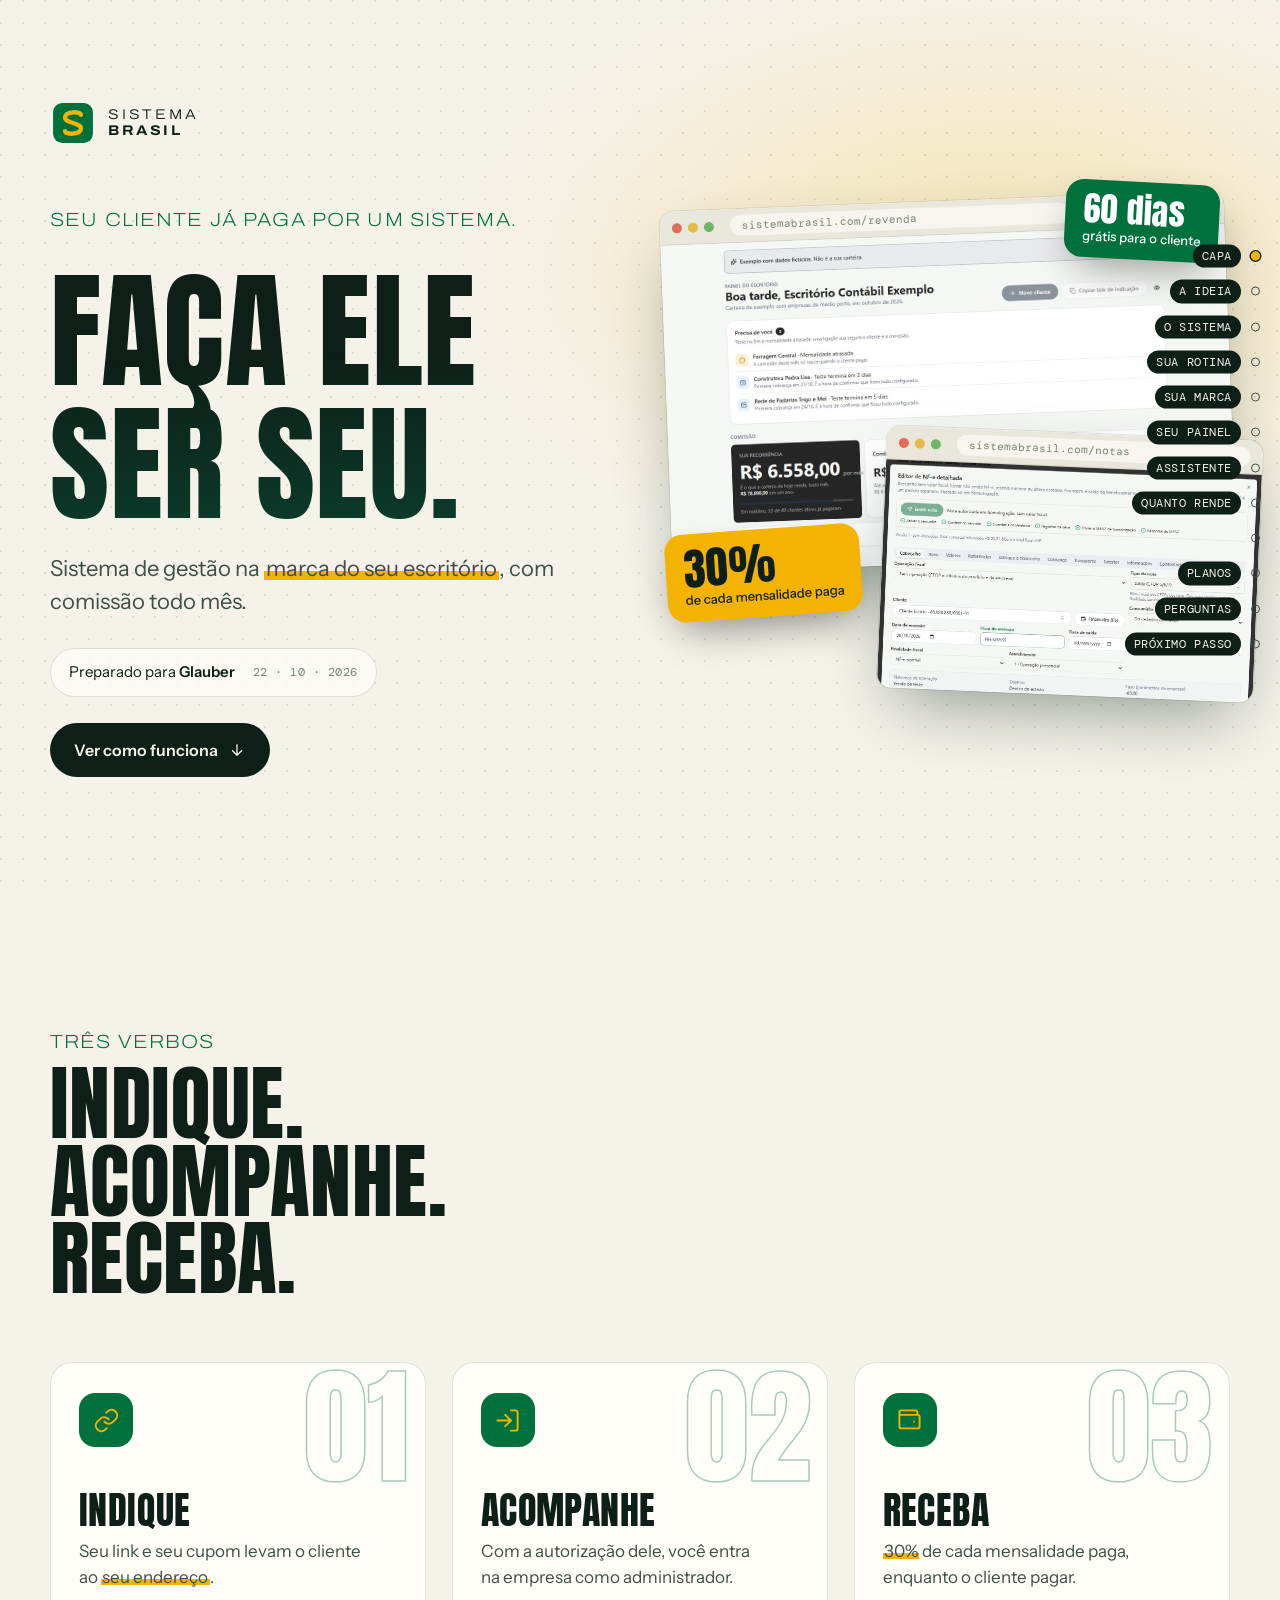
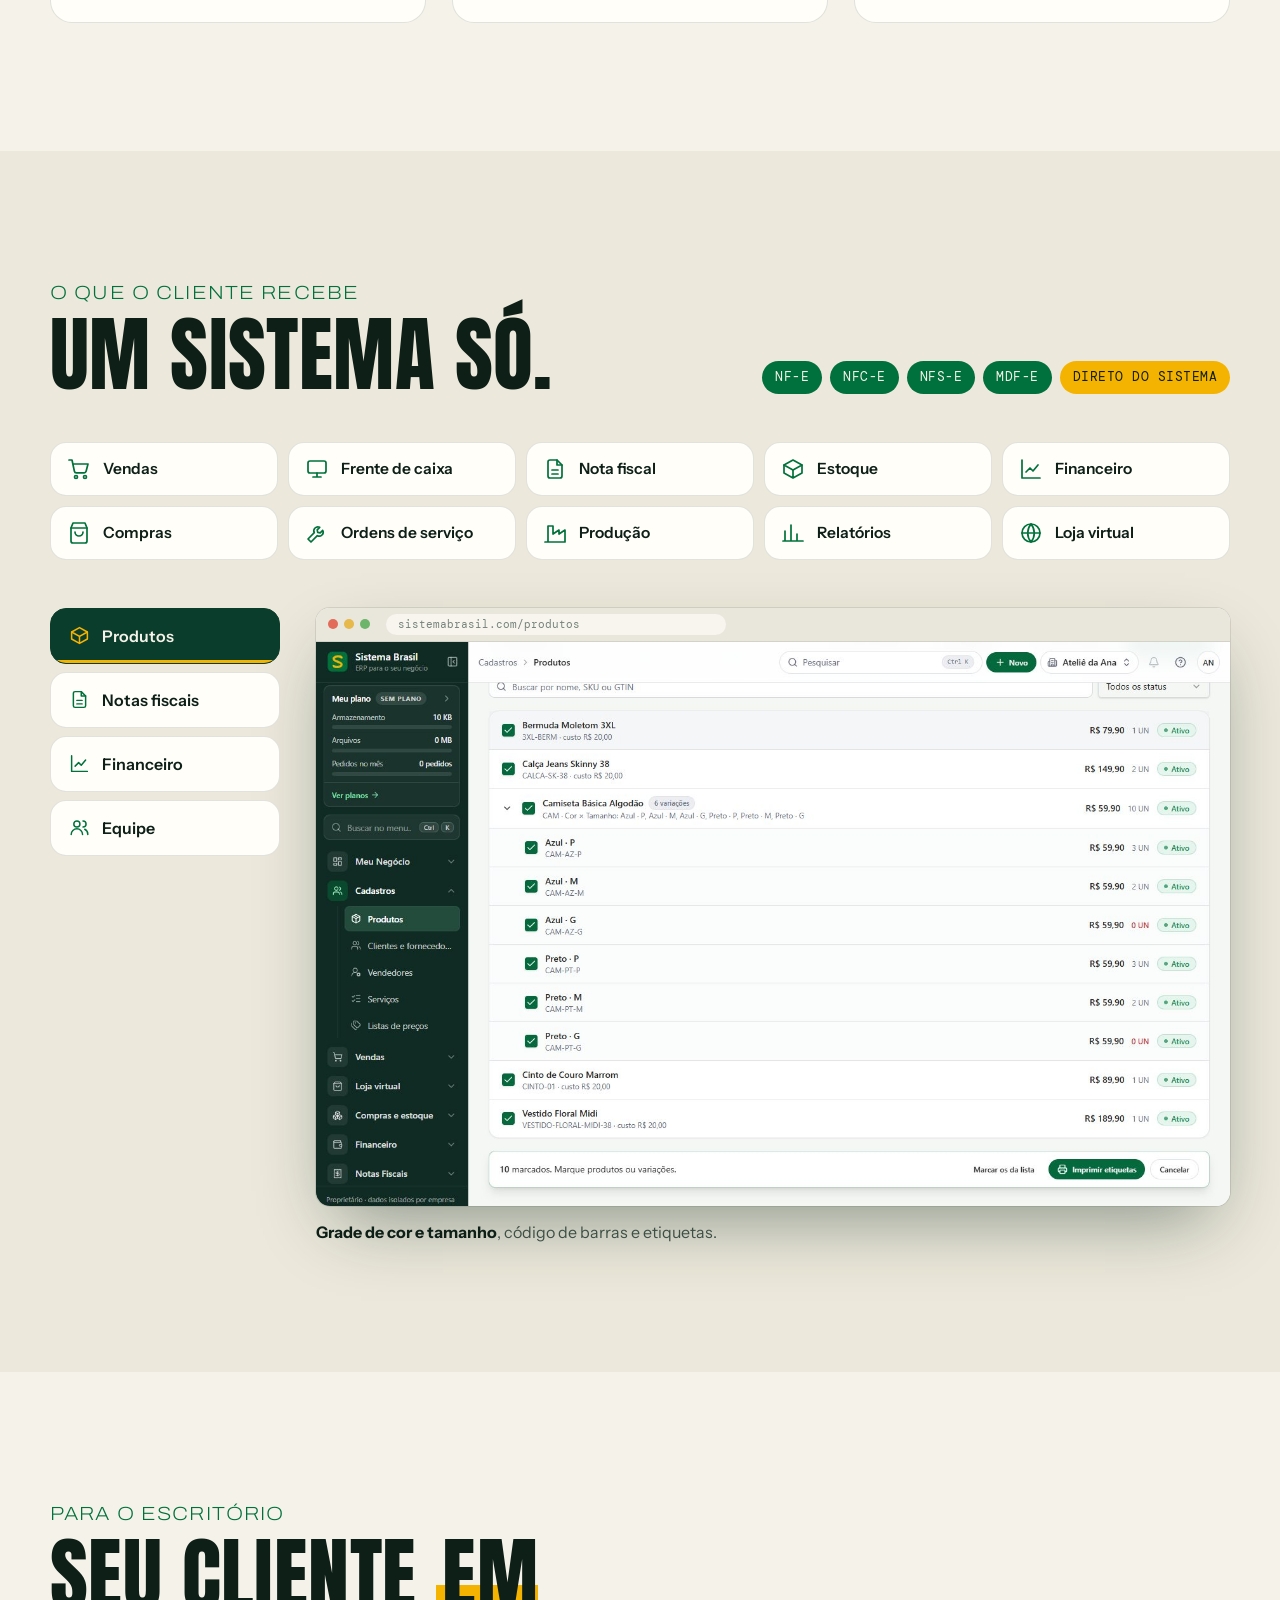
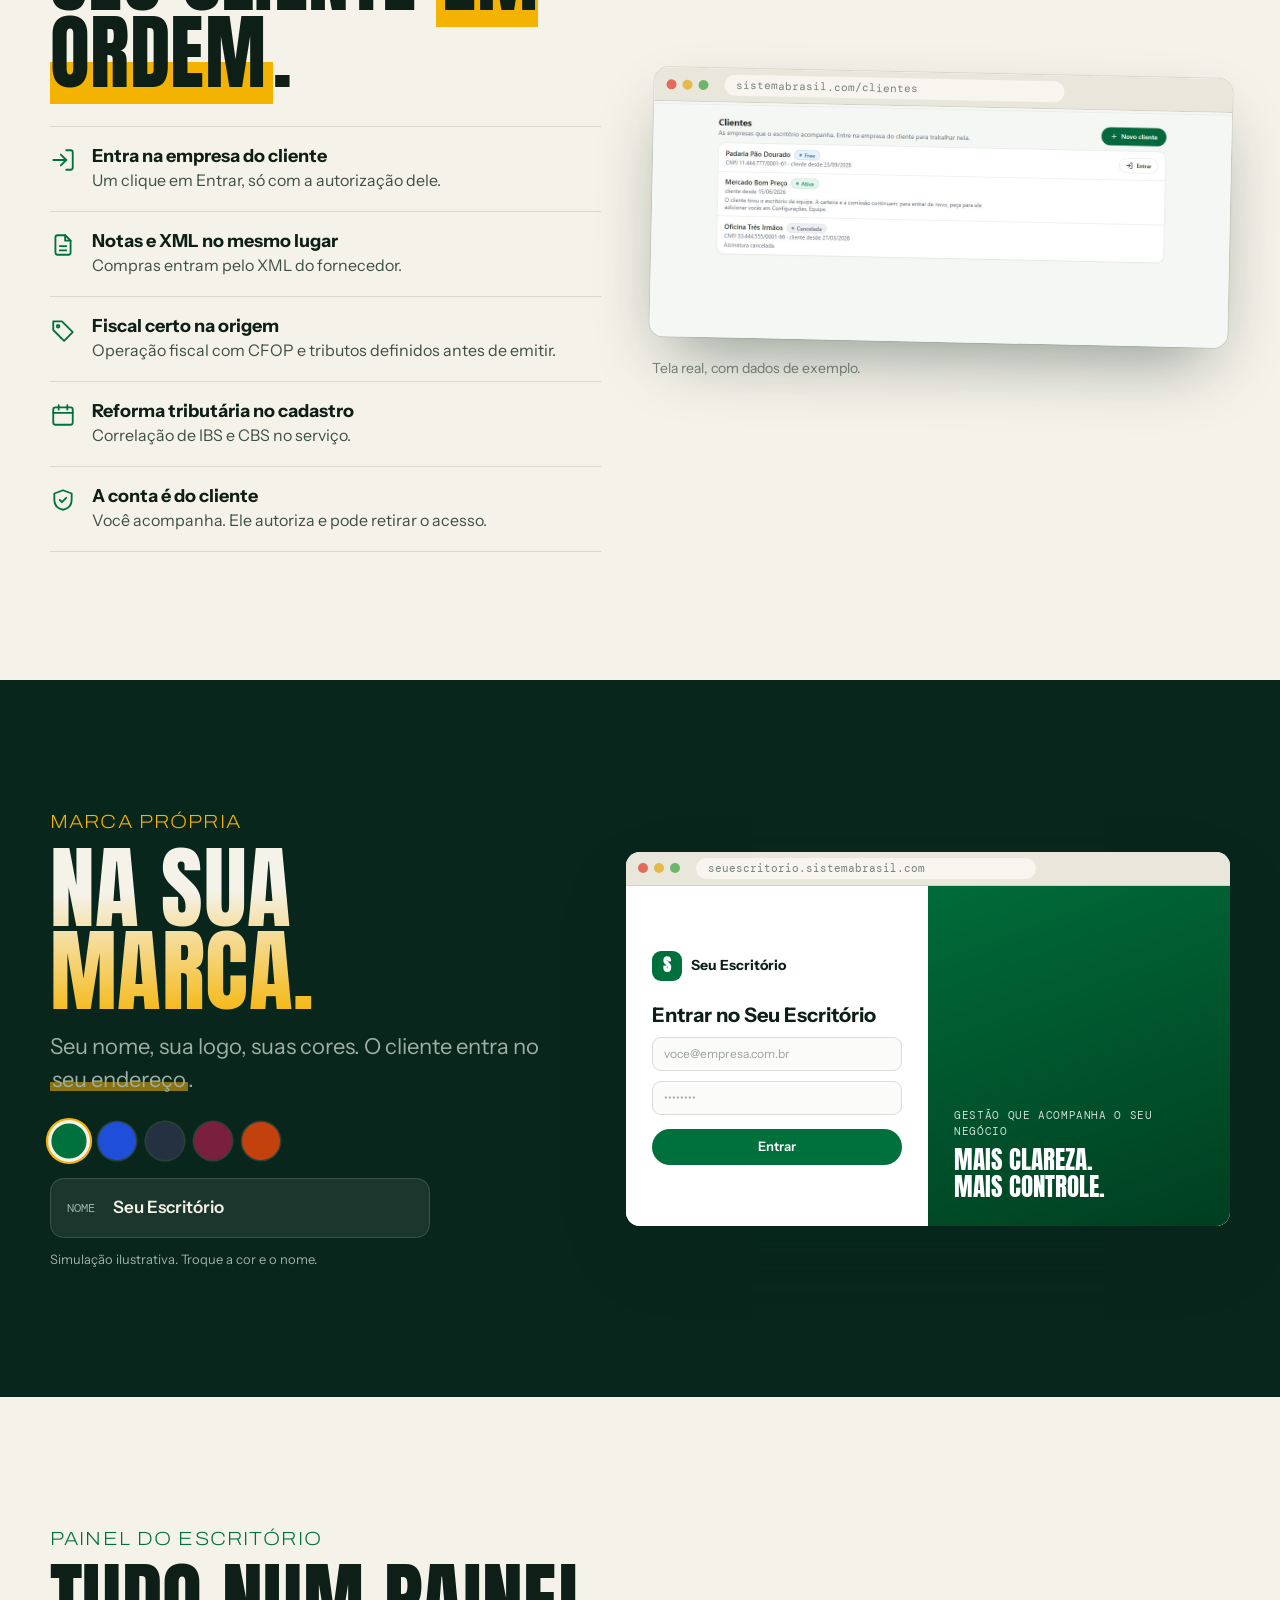
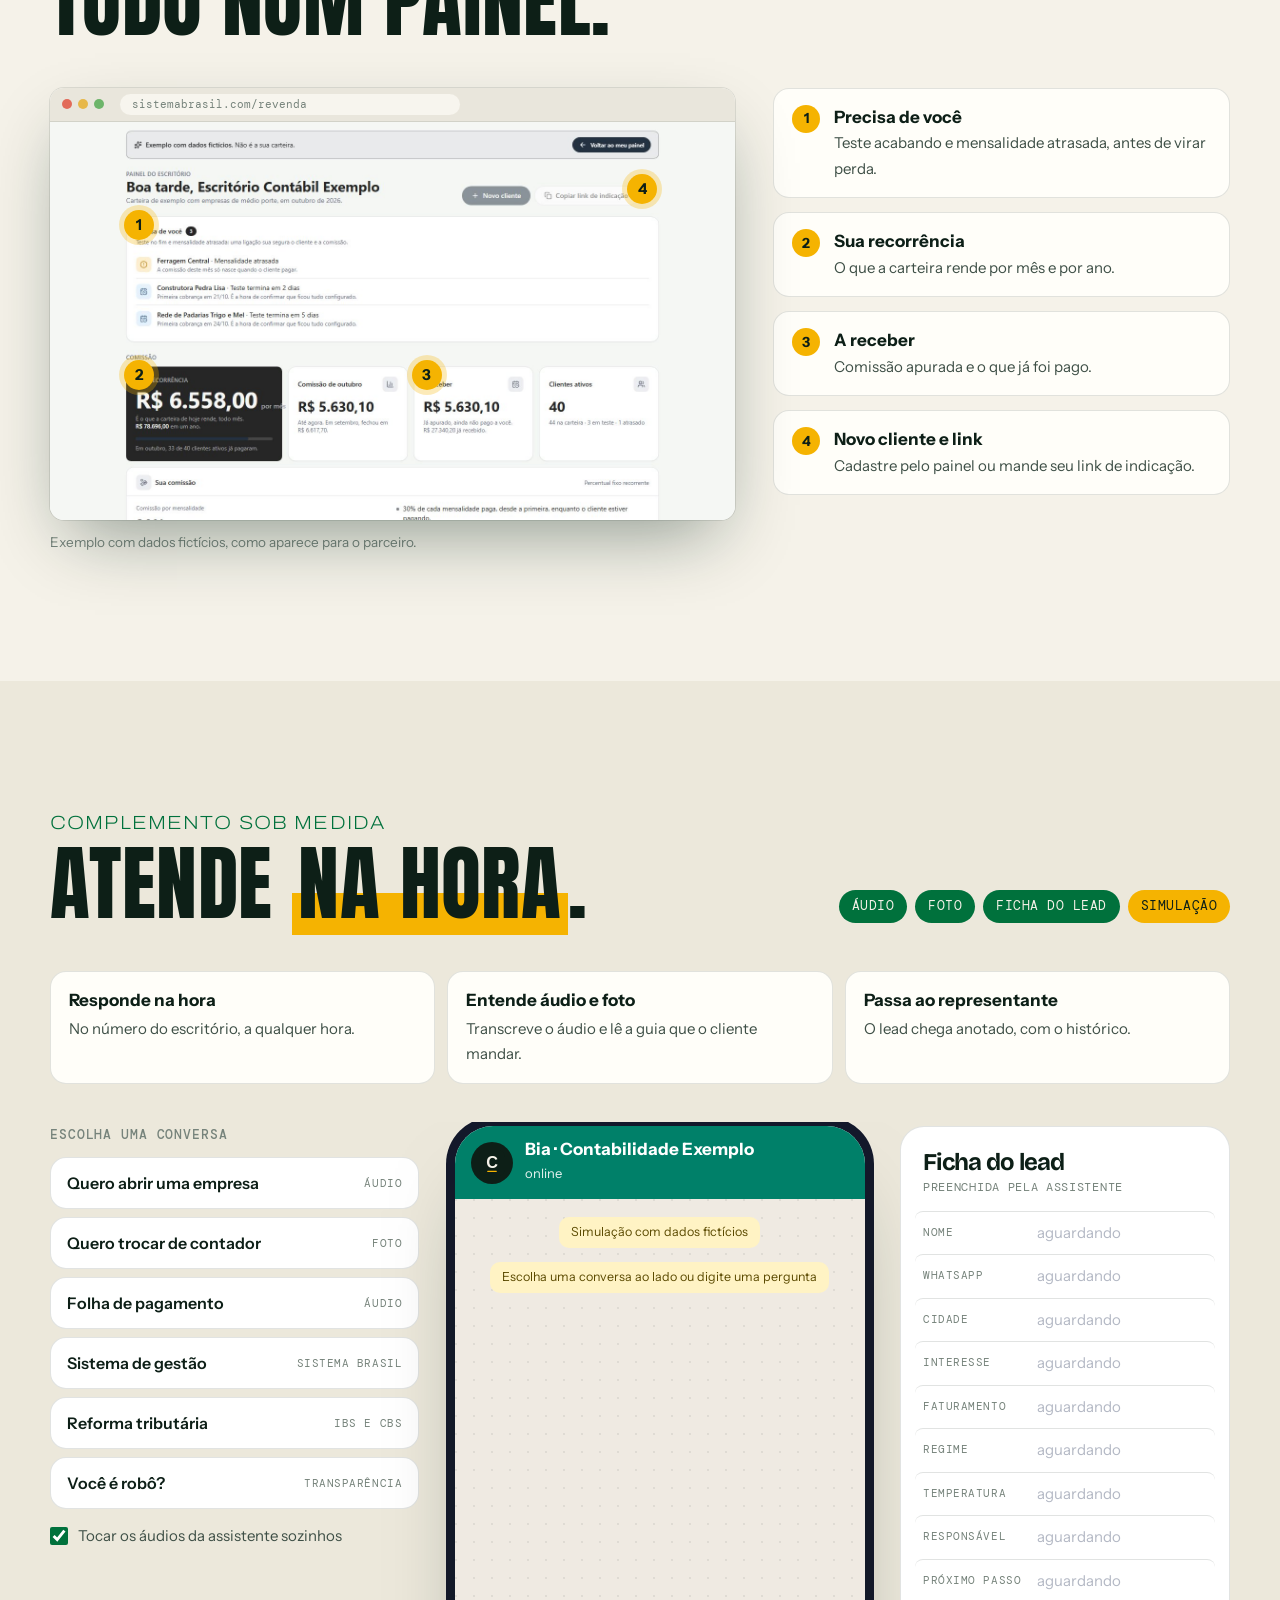
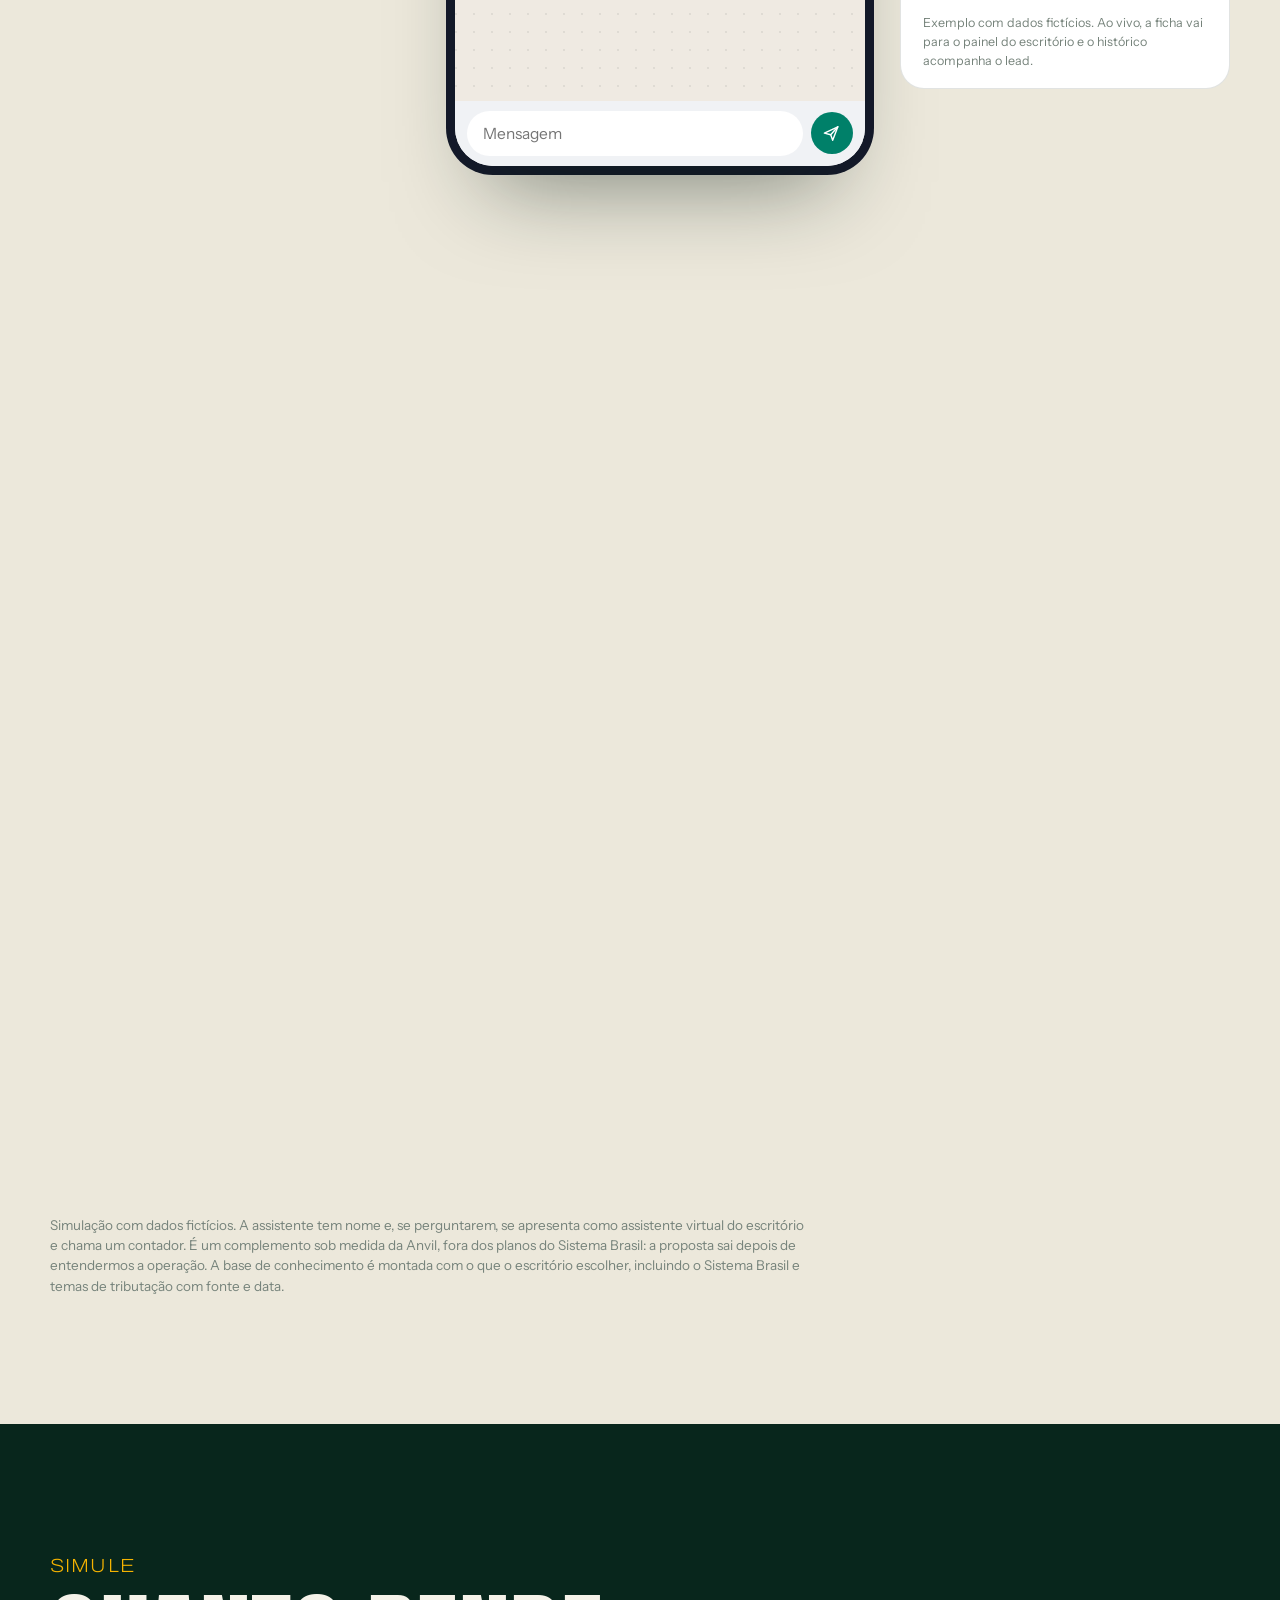
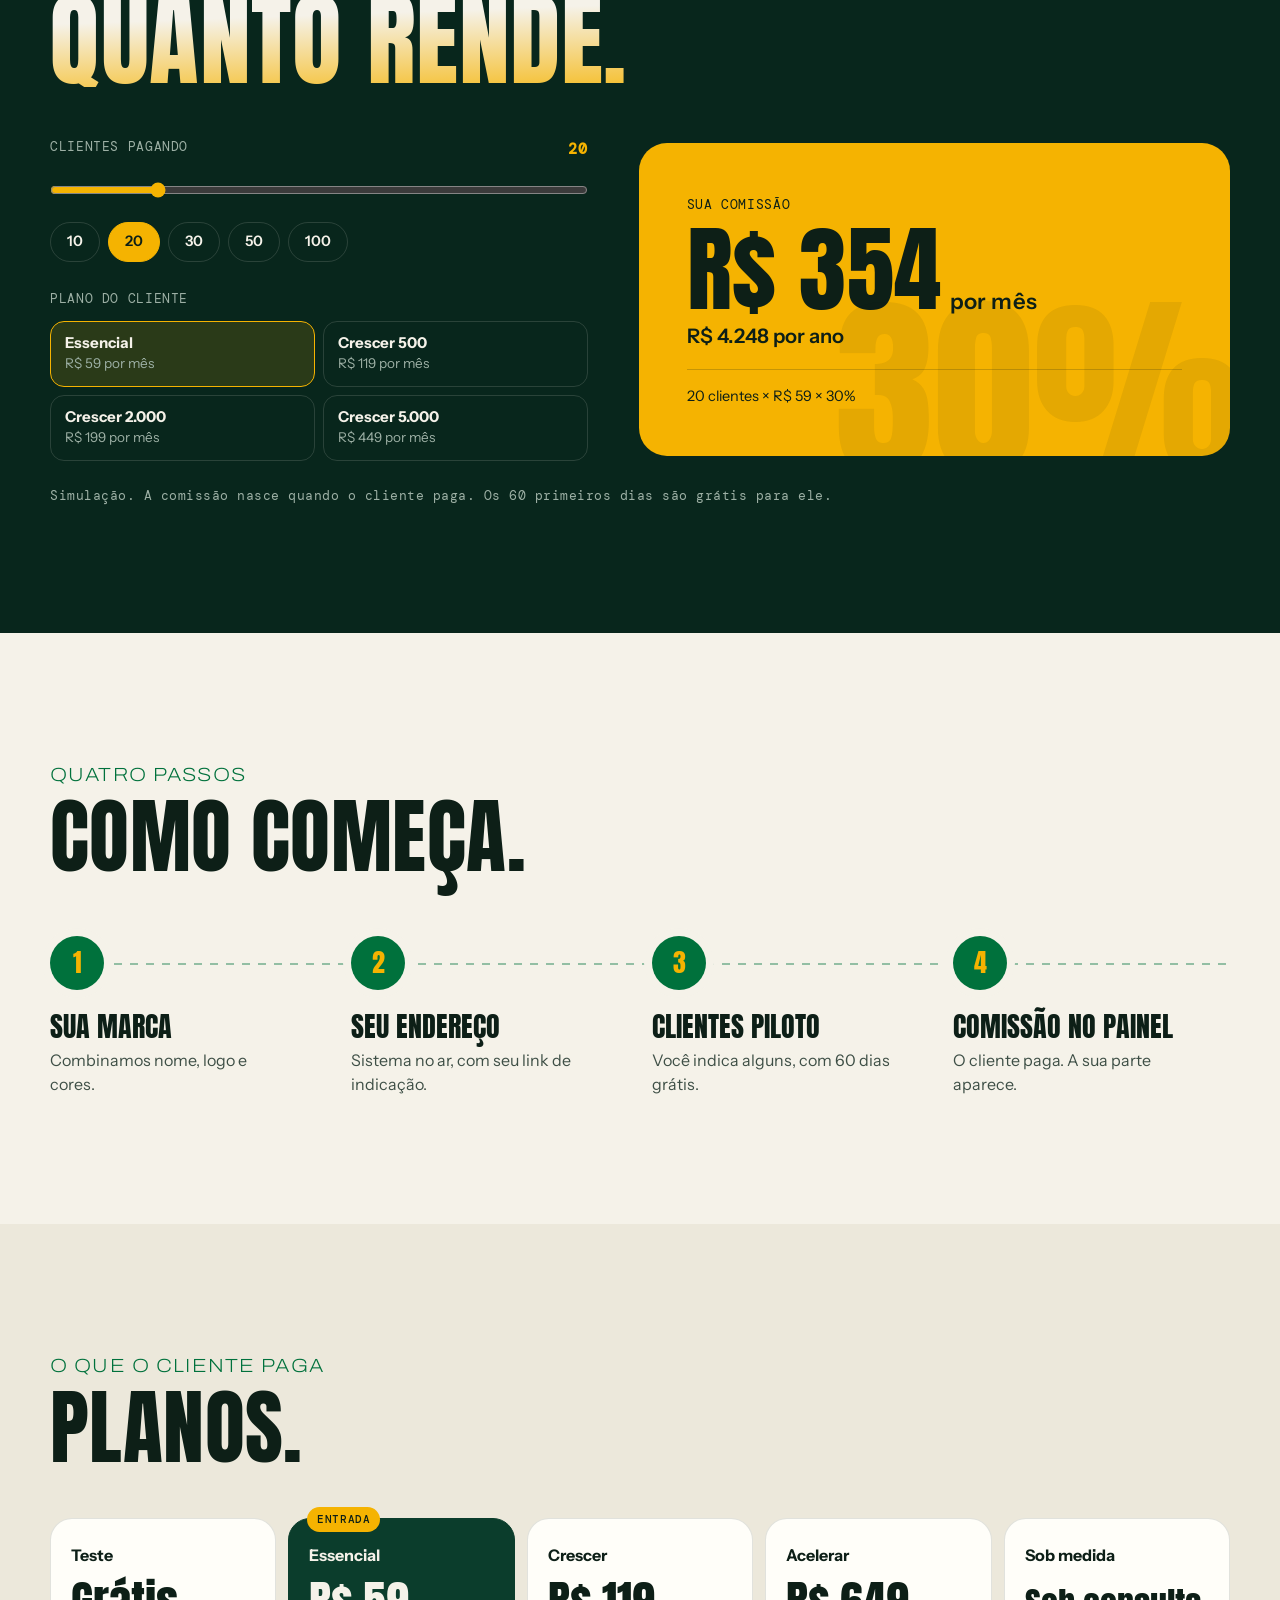
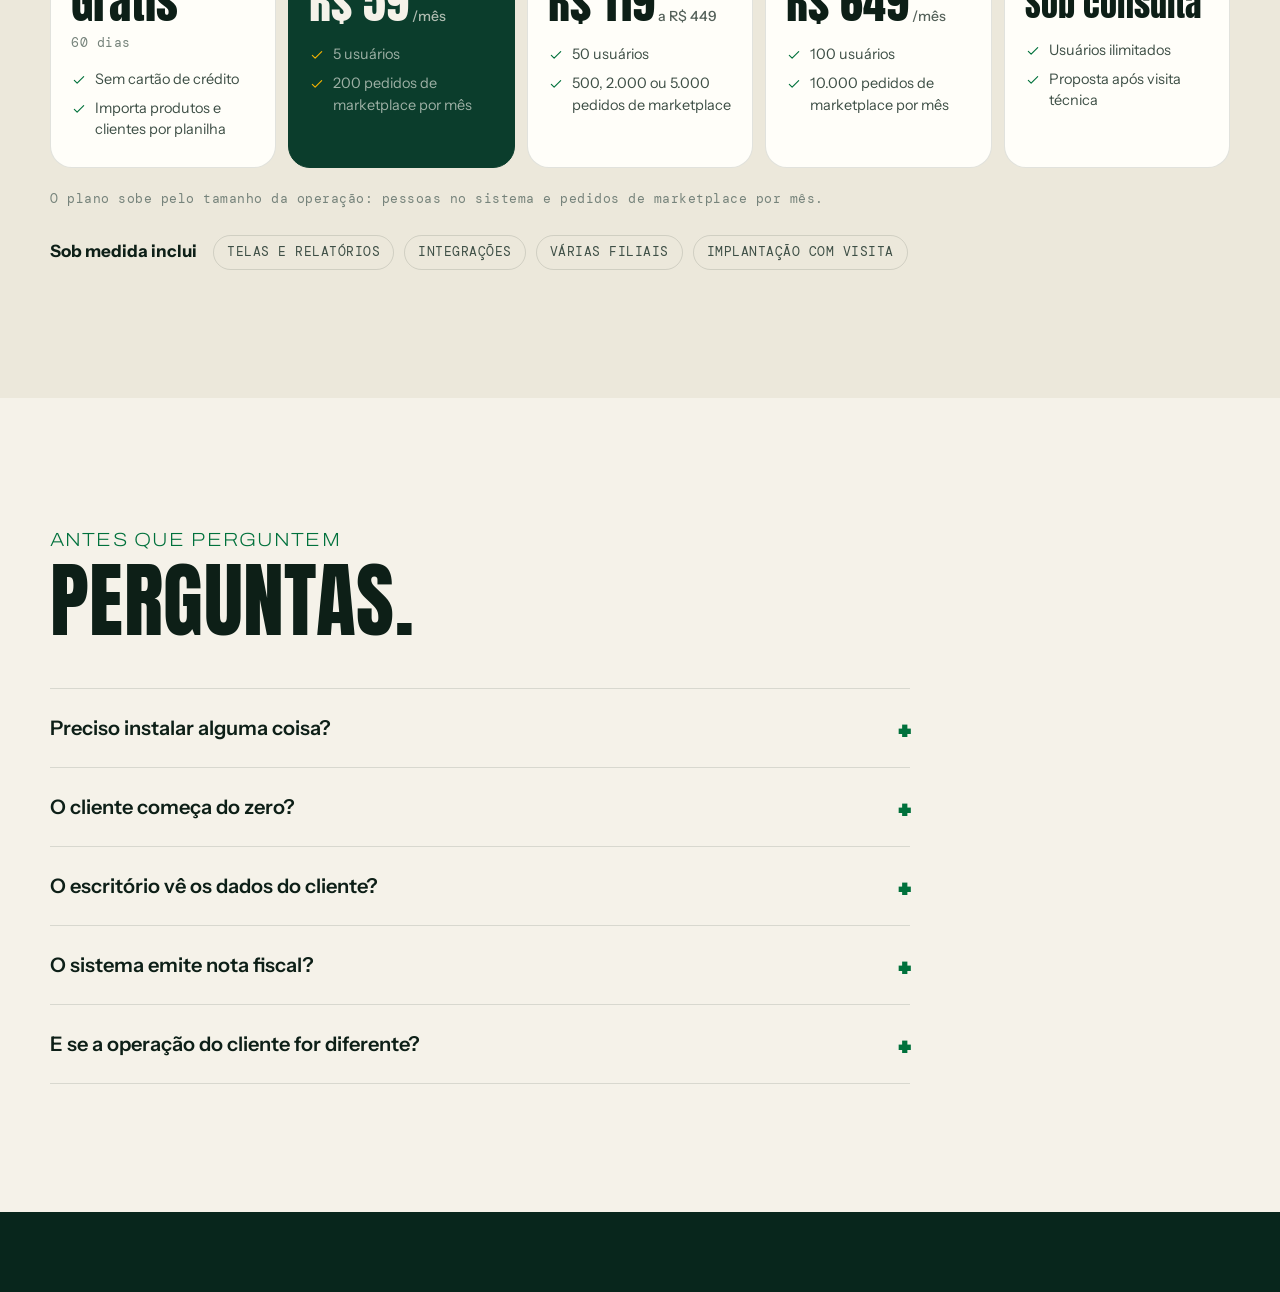
==== apresentacao/index.html @ 1d7157be "Publicação ebs.anvilmarketing.com.br Co-Authored-By: Claude <noreply@anthropic.com>" ====
<!doctype html>
<html lang="pt-BR">
<head>
<meta charset="utf-8">
<meta name="viewport" content="width=device-width,initial-scale=1">
<meta name="robots" content="noindex,nofollow">
<title>Sistema Brasil para contabilidades</title>
<meta name="description" content="Sistema de gestão na marca do escritório contábil, com comissão recorrente de 30% sobre cada mensalidade paga.">
<link rel="icon" href="data:image/svg+xml,%3Csvg xmlns='http://www.w3.org/2000/svg' viewBox='0 0 240 240'%3E%3Crect x='16' y='16' width='208' height='208' rx='48' fill='%2300713C'/%3E%3Cpath d='M 161.28 76.8 C 161.28 58.8, 78.72 56.4, 78.72 92.4 C 78.72 118.8, 161.28 121.2, 161.28 147.6 C 161.28 183.6, 78.72 181.2, 78.72 163.2' fill='none' stroke='%23F5B301' stroke-width='23' stroke-linecap='round'/%3E%3C/svg%3E">
<link rel="preconnect" href="https://fonts.googleapis.com">
<link rel="preconnect" href="https://fonts.gstatic.com" crossorigin>
<link href="https://fonts.googleapis.com/css2?family=Anton&family=Archivo:wdth,wght@100..125,200..800&family=DM+Mono:wght@400;500&family=Instrument+Sans:wght@400..700&display=swap" rel="stylesheet">
<script>document.documentElement.className+=' js';</script>
<style>
:root{
  --bg:#F5F2E9; --bg2:#ECE8DB; --card:#FFFEF9;
  --ink:#0D1F17; --ink2:#3E4F46; --muted:#76837B; --line:rgba(13,31,23,.12);
  --g:#00713C; --g2:#0B3D2C; --g3:#08261C; --y:#F5B301; --y2:#FFD25E; --y-soft:#FBEBB6;
  --paper-d:#F5F2E9; --line-d:rgba(245,242,233,.14); --muted-d:#9DB0A5;
  --ok:#1E8757; --ok-soft:#DCF0E4; --alto:#C47812; --alto-soft:#F8E7CC;
  --brand:#00713C;
  --display:"Anton",Impact,"Arial Narrow",sans-serif;
  --fina:"Archivo",Arial,sans-serif;
  --sans:"Instrument Sans",Arial,Helvetica,sans-serif;
  --mono:"DM Mono",ui-monospace,Menlo,monospace;
  --r:22px;
}
*{box-sizing:border-box;margin:0;padding:0}
html{scroll-behavior:smooth;-webkit-text-size-adjust:100%}
body{background:var(--bg);color:var(--ink);font-family:var(--sans);font-size:17px;line-height:1.5;overflow-x:hidden;-webkit-font-smoothing:antialiased}
img{display:block;max-width:100%}
a{color:inherit}
button{font:inherit;color:inherit;cursor:pointer;border:0;background:none}
.wrap{width:min(1180px,calc(100% - 40px));margin-inline:auto}
section{position:relative;padding:clamp(72px,10vw,132px) 0;scroll-margin-top:10px}
.dark{background:var(--g3);color:var(--paper-d)}
.alt{background:var(--bg2)}

/* tipografia */
.fina{font-family:var(--fina);font-weight:200;font-stretch:112%;text-transform:uppercase;letter-spacing:.06em;color:var(--g);font-size:clamp(14px,1.6vw,19px)}
.dark .fina{color:var(--y)}
.mega{font-family:var(--display);text-transform:uppercase;line-height:.92;padding-top:.12em;font-weight:400;letter-spacing:.005em;font-size:clamp(54px,10vw,148px);background:linear-gradient(178deg,var(--ink) 38%,var(--g2) 100%);-webkit-background-clip:text;background-clip:text;color:transparent}
.dark .mega{background:linear-gradient(178deg,var(--paper-d) 30%,var(--y) 100%);-webkit-background-clip:text;background-clip:text}
.h2{font-family:var(--display);text-transform:uppercase;line-height:.95;padding-top:.1em;font-weight:400;font-size:clamp(40px,6.4vw,84px);letter-spacing:.005em}
.lead{font-size:clamp(18px,2vw,22px);color:var(--ink2);max-width:34ch;margin-top:18px}
.dark .lead{color:var(--muted-d)}
.hl{background:linear-gradient(transparent 58%,var(--y) 58% 92%,transparent 92%);background-size:0 100%;background-repeat:no-repeat;transition:background-size .9s .25s cubic-bezier(.2,.7,.2,1);padding:0 .08em}
.in .hl,.hl.in{background-size:100% 100%}
.no-js .hl,html:not(.js) .hl{background-size:100% 100%}
.dark .hl{background:linear-gradient(transparent 58%,rgba(245,179,1,.55) 58% 92%,transparent 92%);background-size:0 100%;background-repeat:no-repeat}
.dark .in .hl,.dark .hl.in{background-size:100% 100%}
.mono{font-family:var(--mono);font-size:12.5px;letter-spacing:.04em;color:var(--muted)}
.ic{width:1em;height:1em;stroke:currentColor;fill:none;stroke-width:1.7;stroke-linecap:round;stroke-linejoin:round;flex:none}

/* revelar */
.js .rv{opacity:0;transform:translateY(26px);transition:opacity .8s cubic-bezier(.2,.7,.2,1),transform .8s cubic-bezier(.2,.7,.2,1);transition-delay:var(--d,0s)}
.js .rv.in{opacity:1;transform:none}

/* barra de progresso e navegação */
#prog{position:fixed;left:0;top:0;height:3px;width:0;background:var(--y);z-index:60}
#rail{position:fixed;right:18px;top:50%;transform:translateY(-50%);z-index:50;display:none;flex-direction:column;gap:2px}
#rail a{display:flex;align-items:center;justify-content:flex-end;gap:10px;text-decoration:none;padding:5px 2px;font-family:var(--mono);font-size:11.5px;color:var(--muted);text-transform:uppercase;letter-spacing:.05em}
#rail a span{opacity:0;transform:translateX(6px);transition:.25s;background:var(--ink);color:var(--paper-d);padding:3px 9px;border-radius:99px;white-space:nowrap}
#rail a i{width:9px;height:9px;border-radius:50%;border:1.5px solid var(--ink2);background:transparent;transition:.25s;flex:none}
#rail a:hover span,#rail a.on span{opacity:1;transform:none}
#rail a.on i{background:var(--y);border-color:var(--ink);transform:scale(1.35)}
@media (min-width:1280px){#rail{display:flex}}
#pill{position:fixed;left:50%;bottom:14px;transform:translateX(-50%);z-index:55;background:var(--ink);color:var(--paper-d);border-radius:99px;padding:10px 18px;font-size:14px;display:flex;gap:10px;align-items:center;box-shadow:0 10px 30px rgba(0,0,0,.28)}
#pill b{font-family:var(--mono);font-weight:500;color:var(--y);font-size:12px}
#pill ol{display:none}
#pill.open{border-radius:20px;flex-direction:column;align-items:stretch;padding:14px 18px}
#pill.open ol{display:flex;flex-direction:column;gap:2px;list-style:none}
#pill ol a{display:block;padding:8px 2px;text-decoration:none;font-size:15px;border-bottom:1px solid var(--line-d)}
@media (min-width:1280px){#pill{display:none}}

/* janela de navegador */
.win{background:#fff;border-radius:14px;overflow:hidden;box-shadow:0 30px 70px -20px rgba(8,38,28,.45),0 0 0 1px rgba(13,31,23,.1)}
.win .bar{height:34px;background:#E9E6DC;display:flex;align-items:center;gap:6px;padding:0 12px;border-bottom:1px solid rgba(13,31,23,.1)}
.win .bar i{width:10px;height:10px;border-radius:50%;background:#C9C5B7}
.win .bar i:nth-child(1){background:#E26B5A}.win .bar i:nth-child(2){background:#E7B84A}.win .bar i:nth-child(3){background:#6DB56A}
.win .bar .url{margin-left:10px;flex:1;max-width:340px;background:#F7F5EE;border-radius:99px;height:21px;line-height:21px;padding:0 12px;font-family:var(--mono);font-size:11px;color:var(--muted);overflow:hidden;white-space:nowrap;text-overflow:ellipsis}
.win img{width:100%;height:auto}

/* capa */
#capa{min-height:100svh;display:flex;align-items:center;padding:clamp(40px,6vw,80px) 0 clamp(60px,8vw,100px);background:radial-gradient(900px 520px at 78% 30%,rgba(245,179,1,.22),transparent 60%),radial-gradient(circle at 1px 1px,rgba(13,31,23,.1) 1px,transparent 1.4px) 0 0/22px 22px,var(--bg);overflow:hidden}
#capa .wrap{display:grid;grid-template-columns:1.02fr .98fr;gap:clamp(24px,4vw,64px);align-items:center}
.marca{display:flex;align-items:center;gap:12px;margin-bottom:clamp(28px,5vw,60px)}
.marca svg{width:46px;height:46px}
.marca b{font-family:var(--fina);font-stretch:112%;font-weight:300;letter-spacing:.2em;font-size:14px;text-transform:uppercase;line-height:1.15}
.marca b em{font-style:normal;font-weight:700;display:block;letter-spacing:.18em}
#capa .mega{margin:14px 0 22px;line-height:1.04}
#capa .mega span{display:block}
.ficha{display:inline-flex;flex-wrap:wrap;gap:8px 18px;align-items:center;margin-top:30px;padding:12px 18px;border:1px solid var(--line);border-radius:99px;background:rgba(255,254,249,.7);font-size:15px}
.ficha b{font-weight:600}
.ficha .mono{font-size:12px}
.go{display:inline-flex;align-items:center;gap:10px;margin-top:26px;background:var(--ink);color:var(--paper-d);padding:15px 24px;border-radius:99px;text-decoration:none;font-weight:600;font-size:16px;transition:.25s}
.go:hover{background:var(--g)}
.go .ic{font-size:18px}
.stack{position:relative;aspect-ratio:1.12/1}
.stack .win{position:absolute}
.stack .s1{left:-2%;top:2%;width:102%;transform:rotate(-2.2deg);animation:flut 7s ease-in-out infinite}
.stack .s2{right:-5%;bottom:-2%;width:68%;transform:rotate(2.4deg);animation:flut 8s -3s ease-in-out infinite}
@keyframes flut{50%{translate:0 -10px}}
.badge{position:absolute;z-index:3;background:var(--y);color:var(--ink);border-radius:18px;padding:12px 18px;box-shadow:0 18px 40px -12px rgba(0,0,0,.4);font-weight:600;line-height:1.15}
.badge strong{display:block;font-family:var(--display);font-weight:400;font-size:44px;line-height:1;letter-spacing:.01em}
.badge small{font-size:13px;font-weight:500}
.badge.b1{left:-2%;bottom:14%;transform:rotate(-4deg)}
.badge.b2{right:2%;top:-2%;background:var(--g);color:#fff;transform:rotate(3deg)}
.badge.b2 strong{font-size:34px}
@media (max-width:900px){#capa .wrap{grid-template-columns:1fr}.stack{margin-top:18px}}

/* ideia */
#ideia .wrap>.h2{max-width:14ch}
.tres{display:grid;grid-template-columns:repeat(3,1fr);gap:clamp(14px,2vw,26px);margin-top:clamp(36px,5vw,64px)}
.tres article{position:relative;background:var(--card);border:1px solid var(--line);border-radius:var(--r);padding:30px 28px 32px;overflow:hidden}
.tres .num{font-family:var(--display);font-size:clamp(88px,10vw,140px);line-height:.85;color:transparent;-webkit-text-stroke:1.5px var(--g);position:absolute;right:16px;top:10px;opacity:.35}
.tres .ico{width:54px;height:54px;border-radius:16px;background:var(--g);color:var(--y);display:grid;place-items:center;font-size:27px}
.tres h3{font-family:var(--display);font-weight:400;text-transform:uppercase;font-size:38px;line-height:1;margin:44px 0 10px;letter-spacing:.01em}
.tres p{color:var(--ink2);max-width:26ch}
@media (max-width:860px){.tres{grid-template-columns:1fr}.tres h3{margin-top:30px}}

/* sistema */
.cabeca{display:flex;justify-content:space-between;align-items:flex-end;gap:30px;flex-wrap:wrap;margin-bottom:clamp(28px,4vw,48px)}
.mods{display:grid;grid-template-columns:repeat(5,1fr);gap:10px;margin-bottom:clamp(28px,4vw,48px)}
.mods div{display:flex;align-items:center;gap:12px;background:var(--card);border:1px solid var(--line);border-radius:16px;padding:14px 16px;font-weight:600;font-size:15.5px;transition:.25s}
.mods div:hover{transform:translateY(-3px);border-color:var(--g)}
.mods .ic{font-size:24px;color:var(--g)}
.chips{display:flex;flex-wrap:wrap;gap:8px}
.chip{font-family:var(--mono);font-size:12.5px;letter-spacing:.04em;padding:7px 13px;border-radius:99px;background:var(--g);color:var(--paper-d);text-transform:uppercase}
.chip.y{background:var(--y);color:var(--ink)}
.chip.o{background:transparent;border:1px solid var(--line);color:var(--ink2)}
@media (max-width:980px){.mods{grid-template-columns:repeat(2,1fr)}}
.viewer{display:grid;grid-template-columns:230px 1fr;gap:clamp(18px,3vw,36px);align-items:start}
.tabs{display:flex;flex-direction:column;gap:8px}
.tabs button{display:flex;align-items:center;gap:12px;text-align:left;padding:15px 18px;border-radius:16px;border:1px solid var(--line);background:var(--card);font-weight:600;font-size:16px;position:relative;overflow:hidden;transition:.25s}
.tabs button .ic{font-size:21px;color:var(--g)}
.tabs button.on{background:var(--g2);color:var(--paper-d);border-color:var(--g2)}
.tabs button.on .ic{color:var(--y)}
.tabs button i{position:absolute;left:0;bottom:0;height:3px;width:0;background:var(--y)}
.tabs button.on i{animation:fill 6s linear forwards}
.viewer.parou .tabs button.on i{animation:none;width:100%}
@keyframes fill{to{width:100%}}
.tela{display:grid}
.tela figure{grid-area:1/1;transition:opacity .5s;min-width:0}
.tela figure.off{opacity:0;pointer-events:none;visibility:hidden}
.tela .win img{aspect-ratio:1.62;object-fit:cover;object-position:top left}
.tela figcaption{margin-top:14px;font-size:16px;color:var(--ink2)}
.tela figcaption b{color:var(--ink)}
@media (max-width:900px){.viewer{grid-template-columns:1fr}.tabs{flex-direction:row;flex-wrap:wrap}.tabs button{flex:1 1 44%;padding:12px 14px;font-size:15px}}

/* rotina */
.rot{display:grid;grid-template-columns:1fr 1.05fr;gap:clamp(24px,4vw,64px);align-items:center}
.lista{display:flex;flex-direction:column;margin-top:34px}
.lista li{list-style:none;display:flex;gap:16px;padding:18px 0;border-top:1px solid var(--line)}
.lista li:last-child{border-bottom:1px solid var(--line)}
.lista .ic{font-size:26px;color:var(--g);margin-top:2px}
.lista b{display:block;font-size:18px;line-height:1.25}
.lista span{color:var(--ink2);font-size:16px}
.rot .win{transform:rotate(1.2deg)}
.rot .win+.nota{margin-top:16px;font-size:14px;color:var(--muted)}
@media (max-width:900px){.rot{grid-template-columns:1fr}}

/* marca branca */
.wl{display:grid;grid-template-columns:1fr 1.15fr;gap:clamp(24px,4vw,64px);align-items:center}
.sw{display:flex;gap:10px;margin-top:26px;flex-wrap:wrap;align-items:center}
.sw button{width:38px;height:38px;border-radius:50%;border:3px solid transparent;box-shadow:0 0 0 1.5px var(--line-d);transition:.2s}
.sw button.on{border-color:var(--paper-d);box-shadow:0 0 0 2px var(--y);transform:scale(1.1)}
.nome-in{margin-top:18px;display:flex;gap:10px;align-items:center;background:rgba(245,242,233,.08);border:1px solid var(--line-d);border-radius:14px;padding:4px 6px 4px 16px;max-width:380px}
.nome-in label{font-family:var(--mono);font-size:12px;color:var(--muted-d);text-transform:uppercase;white-space:nowrap}
.nome-in input{flex:1;min-width:0;background:transparent;border:0;color:var(--paper-d);font:inherit;font-weight:600;padding:12px 8px;outline:none}
.mock{display:grid;grid-template-columns:1fr 1fr;min-height:340px;background:#fff;color:var(--ink)}
.mock .f{padding:26px 26px 22px;display:flex;flex-direction:column;gap:10px;justify-content:center}
.mock .lg{display:flex;align-items:center;gap:9px;font-weight:700;font-size:14px;margin-bottom:12px}
.mock .lg i{width:30px;height:30px;border-radius:9px;background:var(--brand);color:#fff;display:grid;place-items:center;font-style:normal;font-family:var(--display);font-size:17px;transition:background .3s}
.mock h4{font-size:20px;line-height:1.2}
.mock .campo{height:34px;border:1px solid #D9DCD7;border-radius:9px;background:#FBFBF9;font-size:12px;color:#9AA39E;display:flex;align-items:center;padding:0 11px}
.mock .btn{height:36px;border-radius:99px;background:var(--brand);color:#fff;font-weight:600;font-size:13px;display:grid;place-items:center;transition:background .3s;margin-top:4px}
.mock .lado{background:var(--brand);color:#fff;padding:26px;display:flex;flex-direction:column;justify-content:flex-end;gap:6px;position:relative;overflow:hidden;transition:background .3s}
.mock .lado::before{content:"";position:absolute;inset:0;background:linear-gradient(160deg,rgba(0,0,0,.05),rgba(0,0,0,.45))}
.mock .lado *{position:relative}
.mock .lado small{font-family:var(--mono);font-size:10.5px;letter-spacing:.06em;text-transform:uppercase;opacity:.8}
.mock .lado p{font-family:var(--display);font-size:25px;line-height:1.08;text-transform:uppercase}
.wl .mini{margin-top:12px;font-size:13px;color:var(--muted-d)}
@media (max-width:900px){.wl{grid-template-columns:1fr}.mock{grid-template-columns:1fr}.mock .lado{display:none}}

/* painel */
.pn{display:grid;grid-template-columns:1.5fr 1fr;gap:clamp(20px,3vw,44px);align-items:start}
.pn .win{position:relative}
.pin{position:absolute;width:30px;height:30px;border-radius:50%;background:var(--y);color:var(--ink);font-weight:700;font-size:15px;display:grid;place-items:center;box-shadow:0 0 0 5px rgba(245,179,1,.28);transform:translate(-50%,-50%);animation:pulsa 2.4s infinite}
@keyframes pulsa{50%{box-shadow:0 0 0 10px rgba(245,179,1,.08)}}
.legenda{display:flex;flex-direction:column;gap:14px}
.legenda li{list-style:none;display:flex;gap:14px;align-items:flex-start;padding:16px 18px;background:var(--card);border:1px solid var(--line);border-radius:16px}
.legenda i{flex:none;width:28px;height:28px;border-radius:50%;background:var(--y);display:grid;place-items:center;font-style:normal;font-weight:700;font-size:14px}
.legenda b{display:block;font-size:17px}
.legenda span{color:var(--ink2);font-size:15px}
.pn .nota{margin-top:12px;font-size:13.5px;color:var(--muted)}
@media (max-width:980px){.pn{grid-template-columns:1fr}}

/* assistente */
.ia-frame{display:block;width:100%;border:0;background:transparent;min-height:700px;margin-top:clamp(24px,3vw,40px);color-scheme:light}
.ia-pts{display:grid;grid-template-columns:repeat(3,1fr);gap:12px}
.ia-pts div{background:var(--card);border:1px solid var(--line);border-radius:16px;padding:16px 18px}
.ia-pts b{display:block;font-size:17px;margin-bottom:2px}
.ia-pts span{color:var(--ink2);font-size:15px}
.ia-sel{margin-top:14px;font-size:13.5px;color:var(--muted);max-width:84ch}
@media (max-width:820px){.ia-pts{grid-template-columns:1fr}}

/* quanto rende */
.calc{display:grid;grid-template-columns:1fr 1.1fr;gap:clamp(24px,4vw,64px);margin-top:clamp(30px,4vw,56px);align-items:center}
.ctrl label{display:flex;justify-content:space-between;font-family:var(--mono);font-size:12.5px;text-transform:uppercase;letter-spacing:.05em;color:var(--muted-d);margin-bottom:12px}
.ctrl label b{color:var(--y);font-size:15px}
.ctrl input[type=range]{width:100%;accent-color:var(--y);height:34px}
.pre{display:flex;gap:8px;flex-wrap:wrap;margin:8px 0 28px}
.pre button{padding:8px 16px;border-radius:99px;border:1px solid var(--line-d);font-weight:600;font-size:14.5px;transition:.2s}
.pre button:hover{border-color:var(--y)}
.pre button.on{background:var(--y);color:var(--ink);border-color:var(--y)}
.pl{display:grid;grid-template-columns:repeat(2,1fr);gap:8px}
.pl button{text-align:left;padding:12px 14px;border-radius:14px;border:1px solid var(--line-d);transition:.2s;line-height:1.25}
.pl button b{display:block;font-size:15px}
.pl button span{font-size:13.5px;color:var(--muted-d)}
.pl button.on{background:rgba(245,179,1,.14);border-color:var(--y)}
.res{background:var(--y);color:var(--ink);border-radius:28px;padding:clamp(28px,4vw,48px);position:relative;overflow:hidden}
.res::after{content:"30%";position:absolute;right:-14px;bottom:-34px;font-family:var(--display);font-size:200px;line-height:1;color:rgba(13,31,23,.07)}
.res small{font-family:var(--mono);font-size:12.5px;text-transform:uppercase;letter-spacing:.05em}
.res .big{font-family:var(--display);font-size:clamp(54px,7.4vw,104px);line-height:1;margin:6px 0 4px;letter-spacing:.005em}
.res .big em{font-style:normal;font-family:var(--sans);font-weight:600;font-size:22px;margin-left:8px;white-space:nowrap}
.res .ano{font-size:20px;font-weight:600}
.res .conta{margin-top:18px;padding-top:16px;border-top:1px solid rgba(13,31,23,.2);font-size:14.5px}
@media (max-width:900px){.calc{grid-template-columns:1fr}}

/* como começa */
.passos{display:grid;grid-template-columns:repeat(4,1fr);gap:clamp(12px,2vw,24px);margin-top:clamp(34px,5vw,60px);position:relative}
.passos::before{content:"";position:absolute;left:0;right:0;top:27px;height:2px;background:repeating-linear-gradient(90deg,var(--g) 0 8px,transparent 8px 16px);opacity:.4}
.passos article{position:relative}
.passos .n{width:54px;height:54px;border-radius:50%;background:var(--g);color:var(--y);font-family:var(--display);font-size:26px;display:grid;place-items:center;position:relative;z-index:1;box-shadow:0 0 0 8px var(--bg)}
.passos h3{font-family:var(--display);font-weight:400;font-size:28px;text-transform:uppercase;line-height:1.02;margin:22px 0 8px}
.passos p{color:var(--ink2);font-size:16px;max-width:22ch}
@media (max-width:860px){.passos{grid-template-columns:1fr 1fr;row-gap:34px}.passos::before{display:none}.passos .n{box-shadow:none}}

/* planos */
.planos{display:grid;grid-template-columns:repeat(5,1fr);gap:12px;margin-top:clamp(30px,4vw,52px)}
.pc{background:var(--card);border:1px solid var(--line);border-radius:var(--r);padding:24px 20px 26px;display:flex;flex-direction:column;gap:6px;position:relative}
.pc.dest{background:var(--g2);color:var(--paper-d);border-color:var(--g2)}
.pc .tag{position:absolute;top:-12px;left:18px;background:var(--y);color:var(--ink);font-family:var(--mono);font-size:11px;text-transform:uppercase;letter-spacing:.05em;padding:4px 10px;border-radius:99px;font-weight:500}
.pc h3{font-size:16px;font-weight:700}
.pc .pr{font-family:var(--display);font-size:46px;line-height:1.02;margin:6px 0 2px}
.pc .pr small{font-family:var(--sans);font-size:14px;font-weight:500;opacity:.7}
.pc ul{list-style:none;margin-top:10px;display:flex;flex-direction:column;gap:7px;font-size:14.5px;color:var(--ink2)}
.pc.dest ul{color:var(--muted-d)}
.pc li{display:flex;gap:8px;align-items:flex-start}
.pc li .ic{font-size:16px;color:var(--g);margin-top:3px}
.pc.dest li .ic{color:var(--y)}
@media (max-width:1100px){.planos{grid-template-columns:repeat(2,1fr)}.pc{padding-top:28px}}
@media (max-width:560px){.planos{grid-template-columns:1fr}}
.sob{margin-top:26px;display:flex;gap:10px;flex-wrap:wrap;align-items:center}
.sob b{margin-right:6px}

/* perguntas */
.faq{max-width:860px;margin-top:clamp(28px,4vw,48px)}
.faq details{border-top:1px solid var(--line)}
.faq details:last-child{border-bottom:1px solid var(--line)}
.faq summary{list-style:none;cursor:pointer;display:flex;justify-content:space-between;align-items:center;gap:20px;padding:22px 0;font-size:20px;font-weight:600}
.faq summary::-webkit-details-marker{display:none}
.faq summary::after{content:"+";font-family:var(--display);font-size:34px;line-height:1;color:var(--g);transition:.25s}
.faq details[open] summary::after{transform:rotate(45deg)}
.faq p{padding:0 0 24px;color:var(--ink2);max-width:60ch}

/* fecho */
#fim{padding:clamp(90px,12vw,170px) 0 clamp(60px,8vw,100px);overflow:hidden}
#fim .mega{font-size:clamp(50px,9.4vw,138px)}
#fim .mega span{display:block}
#fim .lead{max-width:44ch}
.cta{display:inline-flex;align-items:center;gap:12px;margin-top:30px;background:var(--y);color:var(--ink);padding:17px 28px;border-radius:99px;text-decoration:none;font-weight:700;font-size:17px;transition:.25s}
.cta:hover{background:var(--y2);transform:translateY(-2px)}
.cta .ic{font-size:20px}
.rodape{margin-top:clamp(50px,7vw,90px);padding-top:22px;border-top:1px solid var(--line-d);display:flex;justify-content:space-between;gap:16px;flex-wrap:wrap;font-size:13.5px;color:var(--muted-d)}
.rodape .marca{margin:0}
.rodape .marca svg{width:34px;height:34px}
.rodape .marca b{color:var(--paper-d);font-size:12px}
@media (prefers-reduced-motion:reduce){*{animation:none!important;transition:none!important}.js .rv{opacity:1;transform:none}.hl{background-size:100% 100%}}
</style>
</head>
<body>
<svg width="0" height="0" style="position:absolute" aria-hidden="true">
  <defs>
    <symbol id="selo" viewBox="0 0 240 240"><rect x="16" y="16" width="208" height="208" rx="48" fill="#00713C"/><path d="M 161.28 76.8 C 161.28 58.8, 78.72 56.4, 78.72 92.4 C 78.72 118.8, 161.28 121.2, 161.28 147.6 C 161.28 183.6, 78.72 181.2, 78.72 163.2" fill="none" stroke="#F5B301" stroke-width="23" stroke-linecap="round" stroke-linejoin="round"/></symbol>
    <symbol id="i-link" viewBox="0 0 24 24"><path d="M10 13a5 5 0 0 0 7.5.5l3-3a5 5 0 0 0-7-7l-1.7 1.7"/><path d="M14 11a5 5 0 0 0-7.5-.5l-3 3a5 5 0 0 0 7 7l1.7-1.7"/></symbol>
    <symbol id="i-enter" viewBox="0 0 24 24"><path d="M15 3h4a2 2 0 0 1 2 2v14a2 2 0 0 1-2 2h-4"/><path d="M10 17l5-5-5-5"/><path d="M15 12H3"/></symbol>
    <symbol id="i-wallet" viewBox="0 0 24 24"><path d="M19 7V5a2 2 0 0 0-2-2H5a2 2 0 0 0 0 4h14a2 2 0 0 1 2 2v8a2 2 0 0 1-2 2H5a2 2 0 0 1-2-2V5"/><path d="M16 13h.01"/></symbol>
    <symbol id="i-cart" viewBox="0 0 24 24"><circle cx="9" cy="20" r="1.5"/><circle cx="18" cy="20" r="1.5"/><path d="M2 3h3l2.4 11.2a2 2 0 0 0 2 1.6h7.7a2 2 0 0 0 2-1.5L21 7H6"/></symbol>
    <symbol id="i-caixa" viewBox="0 0 24 24"><rect x="3" y="4" width="18" height="12" rx="2"/><path d="M8 20h8M12 16v4"/></symbol>
    <symbol id="i-file" viewBox="0 0 24 24"><path d="M14 3H7a2 2 0 0 0-2 2v14a2 2 0 0 0 2 2h10a2 2 0 0 0 2-2V8z"/><path d="M14 3v5h5M9 13h6M9 17h6"/></symbol>
    <symbol id="i-box" viewBox="0 0 24 24"><path d="M21 8l-9-5-9 5 9 5 9-5z"/><path d="M3 8v8l9 5 9-5V8M12 13v8"/></symbol>
    <symbol id="i-chart" viewBox="0 0 24 24"><path d="M3 3v18h18"/><path d="M7 15l4-4 3 3 5-6"/></symbol>
    <symbol id="i-bag" viewBox="0 0 24 24"><path d="M6 2l-2 5v13a2 2 0 0 0 2 2h12a2 2 0 0 0 2-2V7l-2-5z"/><path d="M4 7h16"/><path d="M16 11a4 4 0 0 1-8 0"/></symbol>
    <symbol id="i-wrench" viewBox="0 0 24 24"><path d="M14.7 6.3a4 4 0 0 0-5.4 5.4L3 18l3 3 6.3-6.3a4 4 0 0 0 5.4-5.4l-2.5 2.5-2.5-.5-.5-2.5z"/></symbol>
    <symbol id="i-factory" viewBox="0 0 24 24"><path d="M2 21h20V9l-6 4V9l-6 4V5H5v16"/></symbol>
    <symbol id="i-bars" viewBox="0 0 24 24"><path d="M4 20V10M10 20V4M16 20v-7M22 20H2"/></symbol>
    <symbol id="i-globe" viewBox="0 0 24 24"><circle cx="12" cy="12" r="9"/><path d="M3 12h18M12 3a14 14 0 0 1 0 18M12 3a14 14 0 0 0 0 18"/></symbol>
    <symbol id="i-users" viewBox="0 0 24 24"><circle cx="9" cy="8" r="3.5"/><path d="M2.5 20a6.5 6.5 0 0 1 13 0"/><path d="M16 4.5a3.5 3.5 0 0 1 0 7M18 14a6.5 6.5 0 0 1 3.5 6"/></symbol>
    <symbol id="i-shield" viewBox="0 0 24 24"><path d="M12 3l8 3v6c0 5-3.5 8-8 9-4.5-1-8-4-8-9V6z"/><path d="M9 12l2 2 4-4"/></symbol>
    <symbol id="i-tag" viewBox="0 0 24 24"><path d="M3 12V4h8l10 10-8 8z"/><circle cx="7.5" cy="8.5" r="1.2"/></symbol>
    <symbol id="i-cal" viewBox="0 0 24 24"><rect x="3" y="5" width="18" height="16" rx="2"/><path d="M3 10h18M8 3v4M16 3v4"/></symbol>
    <symbol id="i-arrow" viewBox="0 0 24 24"><path d="M5 12h14M13 6l6 6-6 6"/></symbol>
    <symbol id="i-down" viewBox="0 0 24 24"><path d="M12 5v14M6 13l6 6 6-6"/></symbol>
    <symbol id="i-check" viewBox="0 0 24 24"><path d="M5 12.5l4.2 4.2L19 7"/></symbol>
  </defs>
</svg>

<div id="prog"></div>
<nav id="rail" aria-label="Capítulos"></nav>
<div id="pill" aria-live="polite"><button id="pill-btn" aria-expanded="false" style="display:flex;gap:10px;align-items:center"><b id="pill-n">01</b><span id="pill-t">Capa</span></button><ol id="pill-l"></ol></div>

<!-- CAPA -->
<header id="capa" data-t="Capa">
  <div class="wrap">
    <div>
      <div class="marca"><svg><use href="#selo"/></svg><b>Sistema<em>Brasil</em></b></div>
      <p class="fina">Seu cliente já paga por um sistema.</p>
      <h1 class="mega"><span>Faça ele</span><span>ser seu.</span></h1>
      <p class="lead">Sistema de gestão na <span class="hl">marca do seu escritório</span>, com comissão todo mês.</p>
      <div class="ficha"><span>Preparado para <b id="para">Glauber</b></span><span class="mono">22 · 10 · 2026</span></div><br>
      <a class="go" href="#ideia">Ver como funciona <svg class="ic"><use href="#i-down"/></svg></a>
    </div>
    <div class="stack" aria-hidden="true">
      <figure class="win s1"><div class="bar"><i></i><i></i><i></i><span class="url">sistemabrasil.com/revenda</span></div><img src="[data-uri]" alt="" width="1440" height="838"></figure>
      <figure class="win s2"><div class="bar"><i></i><i></i><i></i><span class="url">sistemabrasil.com/notas</span></div><img src="[data-uri]" alt="" width="1180" height="715"></figure>
      <div class="badge b1"><strong>30%</strong><small>de cada mensalidade paga</small></div>
      <div class="badge b2"><strong>60 dias</strong><small>grátis para o cliente</small></div>
    </div>
  </div>
</header>

<!-- A IDEIA -->
<section id="ideia" data-t="A ideia">
  <div class="wrap">
    <p class="fina rv">Três verbos</p>
    <h2 class="h2 rv">Indique. Acompanhe. Receba.</h2>
    <div class="tres">
      <article class="rv"><span class="num">01</span><div class="ico"><svg class="ic"><use href="#i-link"/></svg></div><h3>Indique</h3><p>Seu link e seu cupom levam o cliente ao <span class="hl">seu endereço</span>.</p></article>
      <article class="rv" style="--d:.12s"><span class="num">02</span><div class="ico"><svg class="ic"><use href="#i-enter"/></svg></div><h3>Acompanhe</h3><p>Com a autorização dele, você entra na empresa como administrador.</p></article>
      <article class="rv" style="--d:.24s"><span class="num">03</span><div class="ico"><svg class="ic"><use href="#i-wallet"/></svg></div><h3>Receba</h3><p><span class="hl">30%</span> de cada mensalidade paga, enquanto o cliente pagar.</p></article>
    </div>
  </div>
</section>

<!-- O SISTEMA -->
<section id="sistema" class="alt" data-t="O sistema">
  <div class="wrap">
    <div class="cabeca">
      <div><p class="fina rv">O que o cliente recebe</p><h2 class="h2 rv">Um sistema só.</h2></div>
      <div class="chips rv"><span class="chip">NF-e</span><span class="chip">NFC-e</span><span class="chip">NFS-e</span><span class="chip">MDF-e</span><span class="chip y">Direto do sistema</span></div>
    </div>
    <div class="mods rv">
      <div><svg class="ic"><use href="#i-cart"/></svg>Vendas</div>
      <div><svg class="ic"><use href="#i-caixa"/></svg>Frente de caixa</div>
      <div><svg class="ic"><use href="#i-file"/></svg>Nota fiscal</div>
      <div><svg class="ic"><use href="#i-box"/></svg>Estoque</div>
      <div><svg class="ic"><use href="#i-chart"/></svg>Financeiro</div>
      <div><svg class="ic"><use href="#i-bag"/></svg>Compras</div>
      <div><svg class="ic"><use href="#i-wrench"/></svg>Ordens de serviço</div>
      <div><svg class="ic"><use href="#i-factory"/></svg>Produção</div>
      <div><svg class="ic"><use href="#i-bars"/></svg>Relatórios</div>
      <div><svg class="ic"><use href="#i-globe"/></svg>Loja virtual</div>
    </div>
    <div class="viewer rv" id="viewer">
      <div class="tabs" role="tablist">
        <button class="on" role="tab"><svg class="ic"><use href="#i-box"/></svg>Produtos<i></i></button>
        <button role="tab"><svg class="ic"><use href="#i-file"/></svg>Notas fiscais<i></i></button>
        <button role="tab"><svg class="ic"><use href="#i-chart"/></svg>Financeiro<i></i></button>
        <button role="tab"><svg class="ic"><use href="#i-users"/></svg>Equipe<i></i></button>
      </div>
      <div class="tela">
        <figure><div class="win"><div class="bar"><i></i><i></i><i></i><span class="url">sistemabrasil.com/produtos</span></div><img src="[data-uri]" alt="Cadastro de produtos com grade de cor e tamanho" loading="lazy" width="1440" height="900"></div><figcaption><b>Grade de cor e tamanho</b>, código de barras e etiquetas.</figcaption></figure>
        <figure class="off"><div class="win"><div class="bar"><i></i><i></i><i></i><span class="url">sistemabrasil.com/notas</span></div><img src="[data-uri]" alt="Editor de NF-e com abas fiscais" loading="lazy" width="1180" height="715"></div><figcaption><b>NF-e completa</b>, com operação fiscal e conferência antes de emitir.</figcaption></figure>
        <figure class="off"><div class="win"><div class="bar"><i></i><i></i><i></i><span class="url">sistemabrasil.com/financeiro</span></div><img src="[data-uri]" alt="Contas a receber" loading="lazy" width="1340" height="900"></div><figcaption><b>Contas a receber e a pagar</b>, caixa, bancos e baixa por título.</figcaption></figure>
        <figure class="off"><div class="win" style="max-width:560px"><div class="bar"><i></i><i></i><i></i><span class="url">sistemabrasil.com/equipe</span></div><img src="[data-uri]" alt="Permissões por pessoa" loading="lazy" width="742" height="535"></div><figcaption><b>Cada pessoa vê o que precisa</b>: valores, compras e caixa por permissão.</figcaption></figure>
      </div>
    </div>
  </div>
</section>

<!-- SUA ROTINA -->
<section id="rotina" data-t="Sua rotina">
  <div class="wrap rot">
    <div>
      <p class="fina rv">Para o escritório</p>
      <h2 class="h2 rv">Seu cliente <span class="hl">em ordem</span>.</h2>
      <ul class="lista">
        <li class="rv"><svg class="ic"><use href="#i-enter"/></svg><div><b>Entra na empresa do cliente</b><span>Um clique em Entrar, só com a autorização dele.</span></div></li>
        <li class="rv"><svg class="ic"><use href="#i-file"/></svg><div><b>Notas e XML no mesmo lugar</b><span>Compras entram pelo XML do fornecedor.</span></div></li>
        <li class="rv"><svg class="ic"><use href="#i-tag"/></svg><div><b>Fiscal certo na origem</b><span>Operação fiscal com CFOP e tributos definidos antes de emitir.</span></div></li>
        <li class="rv"><svg class="ic"><use href="#i-cal"/></svg><div><b>Reforma tributária no cadastro</b><span>Correlação de IBS e CBS no serviço.</span></div></li>
        <li class="rv"><svg class="ic"><use href="#i-shield"/></svg><div><b>A conta é do cliente</b><span>Você acompanha. Ele autoriza e pode retirar o acesso.</span></div></li>
      </ul>
    </div>
    <div class="rv">
      <figure class="win"><div class="bar"><i></i><i></i><i></i><span class="url">sistemabrasil.com/clientes</span></div><img src="[data-uri]" alt="Clientes do escritório com o botão Entrar" loading="lazy" width="1280" height="520"></figure>
      <p class="nota">Tela real, com dados de exemplo.</p>
    </div>
  </div>
</section>

<!-- SUA MARCA -->
<section id="marca" class="dark" data-t="Sua marca">
  <div class="wrap wl">
    <div>
      <p class="fina rv">Marca própria</p>
      <h2 class="mega rv" style="font-size:clamp(46px,7vw,100px)">Na sua<br>marca.</h2>
      <p class="lead rv">Seu nome, sua logo, suas cores. O cliente entra no <span class="hl">seu endereço</span>.</p>
      <div class="sw rv" id="sw" aria-label="Cor da marca">
        <button class="on" style="background:#00713C" data-c="#00713C" aria-label="Verde"></button>
        <button style="background:#1F4FD8" data-c="#1F4FD8" aria-label="Azul"></button>
        <button style="background:#233141" data-c="#233141" aria-label="Ardósia"></button>
        <button style="background:#7A1F3D" data-c="#7A1F3D" aria-label="Vinho"></button>
        <button style="background:#C2410C" data-c="#C2410C" aria-label="Laranja"></button>
      </div>
      <div class="nome-in rv"><label for="nm">Nome</label><input id="nm" type="text" value="Seu Escritório" maxlength="28" autocomplete="off"></div>
      <p class="mini">Simulação ilustrativa. Troque a cor e o nome.</p>
    </div>
    <div class="rv">
      <figure class="win"><div class="bar"><i></i><i></i><i></i><span class="url" id="url">seuescritorio.sistemabrasil.com</span></div>
        <div class="mock" id="mock">
          <div class="f">
            <div class="lg"><i id="ini">S</i><span id="mnome">Seu Escritório</span></div>
            <h4>Entrar no <span id="mnome2">Seu Escritório</span></h4>
            <div class="campo">voce@empresa.com.br</div>
            <div class="campo">••••••••</div>
            <div class="btn">Entrar</div>
          </div>
          <div class="lado"><small>Gestão que acompanha o seu negócio</small><p>Mais clareza.<br>Mais controle.</p></div>
        </div>
      </figure>
    </div>
  </div>
</section>

<!-- SEU PAINEL -->
<section id="painel" data-t="Seu painel">
  <div class="wrap">
    <div class="cabeca">
      <div><p class="fina rv">Painel do escritório</p><h2 class="h2 rv">Tudo num painel.</h2></div>
    </div>
    <div class="pn">
      <div class="rv">
        <figure class="win"><div class="bar"><i></i><i></i><i></i><span class="url">sistemabrasil.com/revenda</span></div>
          <div style="position:relative"><img src="[data-uri]" alt="Painel do parceiro com dados de exemplo" loading="lazy" width="1440" height="838">
            <span class="pin" style="left:13%;top:26%">1</span>
            <span class="pin" style="left:13%;top:63.5%">2</span>
            <span class="pin" style="left:55%;top:63.5%">3</span>
            <span class="pin" style="left:86.5%;top:17%">4</span>
          </div></figure>
        <p class="nota">Exemplo com dados fictícios, como aparece para o parceiro.</p>
      </div>
      <ol class="legenda">
        <li class="rv"><i>1</i><div><b>Precisa de você</b><span>Teste acabando e mensalidade atrasada, antes de virar perda.</span></div></li>
        <li class="rv" style="--d:.1s"><i>2</i><div><b>Sua recorrência</b><span>O que a carteira rende por mês e por ano.</span></div></li>
        <li class="rv" style="--d:.2s"><i>3</i><div><b>A receber</b><span>Comissão apurada e o que já foi pago.</span></div></li>
        <li class="rv" style="--d:.3s"><i>4</i><div><b>Novo cliente e link</b><span>Cadastre pelo painel ou mande seu link de indicação.</span></div></li>
      </ol>
    </div>
  </div>
</section>

<!-- ASSISTENTE -->
<section id="assistente" class="alt" data-t="Assistente">
  <div class="wrap">
    <div class="cabeca">
      <div><p class="fina rv">Complemento sob medida</p><h2 class="h2 rv">Atende <span class="hl">na hora</span>.</h2></div>
      <div class="chips rv"><span class="chip">Áudio</span><span class="chip">Foto</span><span class="chip">Ficha do lead</span><span class="chip y">Simulação</span></div>
    </div>
    <div class="ia-pts rv">
      <div><b>Responde na hora</b><span>No número do escritório, a qualquer hora.</span></div>
      <div><b>Entende áudio e foto</b><span>Transcreve o áudio e lê a guia que o cliente mandar.</span></div>
      <div><b>Passa ao representante</b><span>O lead chega anotado, com o histórico.</span></div>
    </div>
    <iframe id="ia-frame" class="ia-frame rv" title="Simulação da assistente de atendimento do escritório" loading="lazy" srcdoc="&lt;!doctype html&gt;
&lt;html lang=&quot;pt-BR&quot; class=&quot;embed&quot;&gt;
&lt;head&gt;
&lt;meta charset=&quot;utf-8&quot;&gt;
&lt;meta name=&quot;viewport&quot; content=&quot;width=device-width,initial-scale=1&quot;&gt;
&lt;meta name=&quot;robots&quot; content=&quot;noindex,nofollow&quot;&gt;
&lt;title&gt;Contabilidade Exemplo · Assistente de atendimento (simulação)&lt;/title&gt;
&lt;meta name=&quot;description&quot; content=&quot;Simulação de como a assistente de atendimento da Contabilidade Exemplo responde no WhatsApp, entende áudio e foto e passa o lead ao representante.&quot;&gt;
&lt;link rel=&quot;icon&quot; href=&quot;data:image/svg+xml,%3Csvg xmlns=&#x27;http://www.w3.org/2000/svg&#x27; viewBox=&#x27;0 0 64 64&#x27;%3E%3Crect width=&#x27;64&#x27; height=&#x27;64&#x27; rx=&#x27;16&#x27; fill=&#x27;%230D1F17&#x27;/%3E%3Ctext x=&#x27;32&#x27; y=&#x27;46&#x27; text-anchor=&#x27;middle&#x27; font-family=&#x27;Arial&#x27; font-weight=&#x27;700&#x27; font-size=&#x27;40&#x27; fill=&#x27;%23F5F2E9&#x27;%3EC%3C/text%3E%3C/svg%3E&quot;&gt;
&lt;link rel=&quot;preconnect&quot; href=&quot;https://fonts.googleapis.com&quot;&gt;
&lt;link rel=&quot;preconnect&quot; href=&quot;https://fonts.gstatic.com&quot; crossorigin&gt;
&lt;link href=&quot;https://fonts.googleapis.com/css2?family=Bricolage+Grotesque:opsz,wght@12..96,400..800&amp;family=DM+Mono:wght@400;500&amp;family=Instrument+Sans:wght@400..700&amp;display=swap&quot; rel=&quot;stylesheet&quot;&gt;
&lt;style&gt;
:root{
  --paper:#F5F2E9; --paper2:#ECE8DB; --card:#FFFFFF;
  --ink:#0D1F17; --ink2:#3E4F46; --muted:#76837B; --line:rgba(13,31,23,.12);
  --navy:#0D1F17; --blue:#00713C; --lime:#F5B301; --lime2:#FFD25E;
  --wa:#008069; --wa-d:#075E54; --wa-bg:#EFEAE2; --wa-out:#D9FDD3; --wa-tick:#53BDEB;
  --display:&quot;Bricolage Grotesque&quot;,&quot;Arial Narrow&quot;,Arial,sans-serif;
  --sans:&quot;Instrument Sans&quot;,Arial,Helvetica,sans-serif;
  --mono:&quot;DM Mono&quot;,ui-monospace,Menlo,monospace;
}
*{box-sizing:border-box;margin:0;padding:0}
html{-webkit-text-size-adjust:100%}
body{background:var(--paper);color:var(--ink);font-family:var(--sans);font-size:17px;line-height:1.5;-webkit-font-smoothing:antialiased;min-height:100vh;
  background-image:radial-gradient(800px 460px at 85% 0%,rgba(0,113,60,.14),transparent 62%),radial-gradient(circle at 1px 1px,rgba(13,31,23,.08) 1px,transparent 1.4px);background-size:auto,24px 24px}
button{font:inherit;color:inherit;cursor:pointer;border:0;background:none}
.ic{width:1em;height:1em;stroke:currentColor;fill:none;stroke-width:1.8;stroke-linecap:round;stroke-linejoin:round;flex:none}
.faixa{background:var(--navy);color:var(--paper);font-family:var(--mono);font-size:12px;letter-spacing:.06em;text-transform:uppercase;text-align:center;padding:8px 14px}
.faixa b{color:var(--lime);font-weight:500}
.wrap{width:min(1240px,calc(100% - 40px));margin-inline:auto}
header.top{padding:22px 0 0}
.logo{display:inline-flex;align-items:center;gap:11px;text-decoration:none;color:inherit}
.logo svg{width:38px;height:38px}
.logo b{font-family:var(--display);font-weight:800;font-size:26px;letter-spacing:-.04em;line-height:1}
.logo b i{font-style:normal;color:var(--blue)}

.layout{display:grid;grid-template-columns:minmax(300px,1fr) minmax(340px,410px) minmax(260px,330px);gap:clamp(22px,3vw,44px);align-items:start;padding:clamp(28px,4vw,56px) 0 70px}
.fina{font-family:var(--mono);font-size:13px;letter-spacing:.08em;text-transform:uppercase;color:var(--blue);display:flex;align-items:center;gap:10px}
.fina::before{content:&quot;&quot;;width:26px;height:2px;background:currentColor}
h1{font-family:var(--display);font-weight:800;letter-spacing:-.04em;line-height:.96;font-size:clamp(40px,5vw,68px);margin:16px 0 18px}
h1 em{font-style:normal;background:linear-gradient(transparent 60%,var(--lime) 60% 93%,transparent 93%);padding:0 .06em}
.lead{color:var(--ink2);font-size:clamp(17px,1.5vw,20px);max-width:34ch}
.cen{margin-top:30px}
.cen h2{font-family:var(--mono);font-size:12.5px;letter-spacing:.07em;text-transform:uppercase;color:var(--muted);font-weight:500;margin-bottom:12px}
.cenarios{display:grid;gap:8px}
.cenarios button{display:flex;align-items:center;justify-content:space-between;gap:12px;text-align:left;padding:13px 16px;border-radius:16px;background:var(--card);border:1px solid var(--line);font-weight:600;font-size:16px;transition:.2s}
.cenarios button small{font-family:var(--mono);font-size:11px;letter-spacing:.05em;text-transform:uppercase;color:var(--muted);font-weight:400;white-space:nowrap}
.cenarios button:hover{border-color:var(--ink);transform:translateX(3px)}
.cenarios button.on{background:var(--navy);color:var(--paper);border-color:var(--navy)}
.cenarios button.on small{color:var(--lime)}
.opc{display:flex;align-items:center;gap:10px;margin-top:16px;font-size:15px;color:var(--ink2)}
.opc input{width:18px;height:18px;accent-color:var(--blue)}
.aviso{margin-top:18px;font-size:13.5px;color:var(--muted);max-width:44ch}

/* celular */
.phone{width:100%;max-width:410px;margin-inline:auto;height:min(730px,84vh);min-height:560px;background:#fff;border-radius:38px;box-shadow:0 50px 90px -34px rgba(13,31,23,.5),0 0 0 9px #14192b,0 0 0 10px rgba(255,255,255,.08);display:flex;flex-direction:column;overflow:hidden;position:sticky;top:18px}
.p-top{background:var(--wa);color:#fff;padding:14px 16px;display:flex;align-items:center;gap:12px;flex:none}
.av{width:42px;height:42px;border-radius:50%;background:var(--navy);display:grid;place-items:center;flex:none}
.av svg{width:26px;height:26px}
.p-top b{display:block;font-size:17px;line-height:1.15}
.p-top span{font-size:13px;opacity:.9}
.chat{flex:1;overflow-y:auto;padding:14px 12px;background:var(--wa-bg);background-image:radial-gradient(circle at 1px 1px,rgba(13,31,23,.07) 1px,transparent 1.5px);background-size:18px 18px;display:flex;flex-direction:column;gap:6px;scroll-behavior:smooth}
.sys{align-self:center;background:#FFF3C4;color:#5b4a00;font-size:12.5px;padding:6px 12px;border-radius:10px;text-align:center;max-width:92%;margin:4px 0}
.m{max-width:84%;padding:7px 10px 5px;border-radius:10px;font-size:15.5px;line-height:1.38;box-shadow:0 1px 1px rgba(13,31,23,.12);animation:entra .28s ease both;word-wrap:break-word}
@keyframes entra{from{opacity:0;transform:translateY(8px)}}
.m.b{align-self:flex-start;background:#fff;border-top-left-radius:2px}
.m.c{align-self:flex-end;background:var(--wa-out);border-top-right-radius:2px}
.m .t{display:flex;justify-content:flex-end;align-items:center;gap:3px;font-size:11px;color:#667781;margin-top:2px}
.tick{font-size:13px;letter-spacing:-3px;color:#8696a0}
.tick.az{color:var(--wa-tick)}
.dig{align-self:flex-start;background:#fff;border-radius:10px;border-top-left-radius:2px;padding:11px 14px;display:flex;gap:4px;box-shadow:0 1px 1px rgba(13,31,23,.12)}
.dig i{width:7px;height:7px;border-radius:50%;background:#9aa6ad;animation:pulsa 1s infinite}
.dig i:nth-child(2){animation-delay:.15s}.dig i:nth-child(3){animation-delay:.3s}
@keyframes pulsa{0%,60%,100%{transform:translateY(0);opacity:.5}30%{transform:translateY(-4px);opacity:1}}
/* áudio */
.au{display:flex;align-items:center;gap:10px;min-width:230px;padding:2px 0}
.au .pl{width:36px;height:36px;border-radius:50%;background:var(--wa);color:#fff;display:grid;place-items:center;font-size:16px;flex:none}
.m.c .au .pl{background:#667781}
.au .bars{display:flex;align-items:center;gap:2px;height:30px;flex:1}
.au .bars i{display:block;width:3px;border-radius:2px;background:#b9c1c6;transition:background .15s}
.au .bars i.f{background:var(--wa)}
.m.c .au .bars i.f{background:#667781}
.au .dur{font-size:12px;color:#667781;font-variant-numeric:tabular-nums;min-width:30px;text-align:right}
.tr{margin-top:5px;padding-top:5px;border-top:1px dashed rgba(13,31,23,.16);font-size:13.5px;color:#4b5a63;font-style:italic;animation:entra .4s ease both}
.tr b{font-style:normal;font-family:var(--mono);font-size:10.5px;letter-spacing:.06em;text-transform:uppercase;color:#667781;display:block;margin-bottom:1px}
.vt{display:block;margin-top:4px;font-size:12.5px;color:var(--blue);text-decoration:underline;cursor:pointer}
/* foto */
.foto{display:block;width:230px;max-width:100%;border-radius:6px;margin-bottom:3px}
/* entrada */
.p-in{display:flex;gap:8px;align-items:center;padding:10px 12px;background:#F0F2F5;flex:none}
.p-in input{flex:1;min-width:0;border:0;background:#fff;border-radius:99px;padding:11px 16px;font:inherit;font-size:15.5px;outline:none}
.p-in button{width:42px;height:42px;border-radius:50%;background:var(--wa);color:#fff;display:grid;place-items:center;font-size:19px;flex:none}
.dica{margin-top:12px;text-align:center;font-size:13px;color:var(--muted)}

/* ficha */
.ficha{background:var(--card);border:1px solid var(--line);border-radius:24px;padding:22px 22px 18px;position:sticky;top:18px}
.ficha h3{font-family:var(--display);font-weight:700;letter-spacing:-.03em;font-size:24px;line-height:1.1}
.ficha .sub{font-family:var(--mono);font-size:11.5px;letter-spacing:.06em;text-transform:uppercase;color:var(--muted);margin:4px 0 14px}
.ficha dl{display:grid;gap:0}
.ficha .r{display:grid;grid-template-columns:104px 1fr;gap:10px;padding:10px 8px;border-top:1px solid var(--line);margin:0 -8px;border-radius:8px}
.ficha dt{font-family:var(--mono);font-size:11px;letter-spacing:.05em;text-transform:uppercase;color:var(--muted);padding-top:2px}
.ficha dd{font-size:15px;font-weight:500;min-height:1.4em}
.ficha dd.vz{color:#b3b8c4;font-weight:400}
.ficha .r.flash{animation:flash 1.4s ease}
@keyframes flash{0%{background:var(--lime)}100%{background:transparent}}
.temp{display:inline-block;padding:2px 10px;border-radius:99px;font-size:13px;font-weight:600}
.temp.q{background:#FBDCD1;color:#8A2A10}.temp.m{background:#F8E7CC;color:#8A5208}.temp.n{background:#ECE8DB;color:#00713C}
.ficha .nota{margin-top:12px;font-size:12.5px;color:var(--muted)}

@media (max-width:1120px){.layout{grid-template-columns:minmax(300px,1fr) minmax(340px,410px)}.ficha{grid-column:1/-1;position:static}}
@media (max-width:820px){.layout{grid-template-columns:1fr}.phone{position:static;height:min(700px,80vh)}.ficha{position:static}}
@media (prefers-reduced-motion:reduce){*{animation:none!important;transition:none!important}}

html.embed body{background:transparent!important;background-image:none!important;min-height:0}
.embed .faixa,.embed header.top,.embed .layout .fina,.embed h1,.embed .lead,.embed .aviso,.embed .dica{display:none}
.embed .wrap{width:100%}
.embed .layout{padding:4px 0 6px}
.embed .cen{margin-top:0}
.embed .phone{position:static;height:640px;min-height:0}
.embed .ficha{position:static}
&lt;/style&gt;
&lt;/head&gt;
&lt;body&gt;
&lt;svg width=&quot;0&quot; height=&quot;0&quot; style=&quot;position:absolute&quot; aria-hidden=&quot;true&quot;&gt;
  &lt;defs&gt;
    &lt;symbol id=&quot;marca&quot; viewBox=&quot;0 0 64 64&quot;&gt;&lt;rect width=&quot;64&quot; height=&quot;64&quot; rx=&quot;16&quot; fill=&quot;#0D1F17&quot;/&gt;&lt;text x=&quot;32&quot; y=&quot;45&quot; text-anchor=&quot;middle&quot; font-family=&quot;Arial,Helvetica,sans-serif&quot; font-weight=&quot;700&quot; font-size=&quot;40&quot; fill=&quot;#F5F2E9&quot;&gt;C&lt;/text&gt;&lt;rect x=&quot;20&quot; y=&quot;51&quot; width=&quot;24&quot; height=&quot;3&quot; rx=&quot;1.5&quot; fill=&quot;#F5B301&quot;/&gt;&lt;/symbol&gt;
    &lt;symbol id=&quot;i-play&quot; viewBox=&quot;0 0 24 24&quot;&gt;&lt;path d=&quot;M8 5v14l11-7z&quot; fill=&quot;currentColor&quot;/&gt;&lt;/symbol&gt;
    &lt;symbol id=&quot;i-pause&quot; viewBox=&quot;0 0 24 24&quot;&gt;&lt;path d=&quot;M7 5h3v14H7zM14 5h3v14h-3z&quot; fill=&quot;currentColor&quot; stroke=&quot;none&quot;/&gt;&lt;/symbol&gt;
    &lt;symbol id=&quot;i-send&quot; viewBox=&quot;0 0 24 24&quot;&gt;&lt;path d=&quot;M3 11.5l17-8-6.5 17-2.5-7z&quot;/&gt;&lt;path d=&quot;M11 13.5l9-10&quot;/&gt;&lt;/symbol&gt;
  &lt;/defs&gt;
&lt;/svg&gt;

&lt;div class=&quot;faixa&quot;&gt;Simulação ilustrativa · &lt;b&gt;dados fictícios, nada é enviado&lt;/b&gt;&lt;/div&gt;

&lt;div class=&quot;wrap&quot;&gt;
  &lt;header class=&quot;top&quot;&gt;&lt;a class=&quot;logo&quot; href=&quot;../&quot; aria-label=&quot;Contabilidade Exemplo&quot;&gt;&lt;svg&gt;&lt;use href=&quot;#marca&quot;/&gt;&lt;/svg&gt;&lt;b&gt;Contabilidade Exemplo&lt;/b&gt;&lt;/a&gt;&lt;/header&gt;

  &lt;main class=&quot;layout&quot;&gt;
    &lt;section&gt;
      &lt;p class=&quot;fina&quot;&gt;Assistente de atendimento&lt;/p&gt;
      &lt;h1&gt;Cada mensagem &lt;em&gt;respondida na hora&lt;/em&gt;.&lt;/h1&gt;
      &lt;p class=&quot;lead&quot;&gt;Veja como a assistente da Contabilidade Exemplo atende no WhatsApp da empresa, entende áudio e foto, anota o lead e passa para o representante.&lt;/p&gt;
      &lt;div class=&quot;cen&quot;&gt;
        &lt;h2&gt;Escolha uma conversa&lt;/h2&gt;
        &lt;div class=&quot;cenarios&quot; id=&quot;cenarios&quot;&gt;&lt;/div&gt;
        &lt;label class=&quot;opc&quot;&gt;&lt;input type=&quot;checkbox&quot; id=&quot;som&quot; checked&gt; Tocar os áudios da assistente sozinhos&lt;/label&gt;
        &lt;p class=&quot;aviso&quot;&gt;Você também pode digitar no celular: sistema, folha, reforma, abrir empresa, trocar de contador. Ao vivo, ela responde qualquer pergunta com a base de conhecimento do escritório e chama um contador quando o assunto pede.&lt;/p&gt;
      &lt;/div&gt;
    &lt;/section&gt;

    &lt;section aria-label=&quot;Conversa de exemplo&quot;&gt;
      &lt;div class=&quot;phone&quot;&gt;
        &lt;div class=&quot;p-top&quot;&gt;&lt;div class=&quot;av&quot;&gt;&lt;svg&gt;&lt;use href=&quot;#marca&quot;/&gt;&lt;/svg&gt;&lt;/div&gt;&lt;div&gt;&lt;b&gt;Bia · Contabilidade Exemplo&lt;/b&gt;&lt;span id=&quot;status&quot;&gt;online&lt;/span&gt;&lt;/div&gt;&lt;/div&gt;
        &lt;div class=&quot;chat&quot; id=&quot;chat&quot; aria-live=&quot;polite&quot;&gt;&lt;/div&gt;
        &lt;form class=&quot;p-in&quot; id=&quot;form&quot; autocomplete=&quot;off&quot;&gt;&lt;input id=&quot;msg&quot; placeholder=&quot;Mensagem&quot; maxlength=&quot;160&quot; aria-label=&quot;Mensagem&quot;&gt;&lt;button type=&quot;submit&quot; aria-label=&quot;Enviar&quot;&gt;&lt;svg class=&quot;ic&quot;&gt;&lt;use href=&quot;#i-send&quot;/&gt;&lt;/svg&gt;&lt;/button&gt;&lt;/form&gt;
      &lt;/div&gt;
      &lt;p class=&quot;dica&quot;&gt;Escolha uma conversa ao lado ou digite para testar.&lt;/p&gt;
    &lt;/section&gt;

    &lt;aside class=&quot;ficha&quot; aria-label=&quot;Ficha do lead&quot;&gt;
      &lt;h3&gt;Ficha do lead&lt;/h3&gt;
      &lt;p class=&quot;sub&quot;&gt;Preenchida pela assistente&lt;/p&gt;
      &lt;dl id=&quot;ficha&quot;&gt;&lt;/dl&gt;
      &lt;p class=&quot;nota&quot;&gt;Exemplo com dados fictícios. Ao vivo, a ficha vai para o painel do escritório e o histórico acompanha o lead.&lt;/p&gt;
    &lt;/aside&gt;
  &lt;/main&gt;
&lt;/div&gt;

&lt;script&gt;
(function(){
  var $=function(s,c){return (c||document).querySelector(s)};
  var chat=$(&#x27;#chat&#x27;), status=$(&#x27;#status&#x27;), fichaEl=$(&#x27;#ficha&#x27;), somEl=$(&#x27;#som&#x27;);
  var sleep=function(ms){return new Promise(function(r){setTimeout(r,ms)})};
  var token=0;

  /* ---------- ficha do lead ---------- */
  var CAMPOS=[[&#x27;nome&#x27;,&#x27;Nome&#x27;],[&#x27;contato&#x27;,&#x27;WhatsApp&#x27;],[&#x27;cidade&#x27;,&#x27;Cidade&#x27;],[&#x27;interesse&#x27;,&#x27;Interesse&#x27;],[&#x27;fat&#x27;,&#x27;Faturamento&#x27;],[&#x27;regime&#x27;,&#x27;Regime&#x27;],[&#x27;temp&#x27;,&#x27;Temperatura&#x27;],[&#x27;resp&#x27;,&#x27;Responsável&#x27;],[&#x27;prox&#x27;,&#x27;Próximo passo&#x27;]];
  var ficha={};
  function fichaNova(base){
    ficha={}; fichaEl.innerHTML=&#x27;&#x27;;
    CAMPOS.forEach(function(c){
      var r=document.createElement(&#x27;div&#x27;);r.className=&#x27;r&#x27;;r.id=&#x27;f-&#x27;+c[0];
      r.innerHTML=&#x27;&lt;dt&gt;&#x27;+c[1]+&#x27;&lt;/dt&gt;&lt;dd class=&quot;vz&quot;&gt;aguardando&lt;/dd&gt;&#x27;;fichaEl.appendChild(r);
    });
    if(base) Object.keys(base).forEach(function(k){setCampo(k,base[k],true)});
  }
  function setCampo(k,v,quieto){
    var r=$(&#x27;#f-&#x27;+k); if(!r) return; ficha[k]=v;
    var d=r.querySelector(&#x27;dd&#x27;); d.classList.remove(&#x27;vz&#x27;);
    if(k===&#x27;temp&#x27;){var cl={Quente:&#x27;q&#x27;,Morno:&#x27;m&#x27;,Novo:&#x27;n&#x27;}[v]||&#x27;n&#x27;;d.innerHTML=&#x27;&lt;span class=&quot;temp &#x27;+cl+&#x27;&quot;&gt;&#x27;+v+&#x27;&lt;/span&gt;&#x27;}
    else d.textContent=v;
    if(!quieto){r.classList.remove(&#x27;flash&#x27;);void r.offsetWidth;r.classList.add(&#x27;flash&#x27;)}
  }

  /* ---------- balões ---------- */
  function hora(){var d=new Date();return (&#x27;0&#x27;+d.getHours()).slice(-2)+&#x27;:&#x27;+(&#x27;0&#x27;+d.getMinutes()).slice(-2)}
  function rolar(){chat.scrollTop=chat.scrollHeight}
  function esc(s){return String(s).replace(/[&amp;&lt;&gt;]/g,function(c){return {&#x27;&amp;&#x27;:&#x27;&amp;amp;&#x27;,&#x27;&lt;&#x27;:&#x27;&amp;lt;&#x27;,&#x27;&gt;&#x27;:&#x27;&amp;gt;&#x27;}[c]})}
  function barras(seed){
    var n=26,h=&#x27;&#x27;,x=seed*9301+49297;
    for(var i=0;i&lt;n;i++){x=(x*9301+49297)%233280;h+=&#x27;&lt;i style=&quot;height:&#x27;+(6+Math.round((x/233280)*20))+&#x27;px&quot;&gt;&lt;/i&gt;&#x27;}
    return h;
  }
  function fmt(s){s=Math.max(0,Math.round(s));return Math.floor(s/60)+&#x27;:&#x27;+(&#x27;0&#x27;+(s%60)).slice(-2)}
  function sistema(t){var e=document.createElement(&#x27;div&#x27;);e.className=&#x27;sys&#x27;;e.textContent=t;chat.appendChild(e);rolar()}
  function bolha(lado,html,extra){
    var e=document.createElement(&#x27;div&#x27;);e.className=&#x27;m &#x27;+lado;
    e.innerHTML=html+&#x27;&lt;div class=&quot;t&quot;&gt;&#x27;+hora()+(lado===&#x27;c&#x27;?&#x27; &lt;span class=&quot;tick&quot;&gt;✓✓&lt;/span&gt;&#x27;:&#x27;&#x27;)+&#x27;&lt;/div&gt;&#x27;;
    chat.appendChild(e);rolar();
    if(lado===&#x27;c&#x27;){var tk=e.querySelector(&#x27;.tick&#x27;);setTimeout(function(){tk&amp;&amp;tk.classList.add(&#x27;az&#x27;)},900)}
    return e;
  }
  function bolhaAudio(lado,s){
    var dur=s.dur||Math.max(4,Math.round(s.texto.split(/\s+/).length/2.6));
    var html=&#x27;&lt;div class=&quot;au&quot;&gt;&lt;button type=&quot;button&quot; class=&quot;pl&quot; aria-label=&quot;Ouvir&quot;&gt;&lt;svg class=&quot;ic&quot;&gt;&lt;use href=&quot;#i-play&quot;/&gt;&lt;/svg&gt;&lt;/button&gt;&lt;div class=&quot;bars&quot;&gt;&#x27;+barras(dur+s.texto.length)+&#x27;&lt;/div&gt;&lt;span class=&quot;dur&quot;&gt;&#x27;+fmt(dur)+&#x27;&lt;/span&gt;&lt;/div&gt;&#x27;;
    var e=bolha(lado,html);
    e._dur=dur;e._texto=s.texto;
    var pl=e.querySelector(&#x27;.pl&#x27;);
    pl.addEventListener(&#x27;click&#x27;,function(){tocar(e)});
    if(lado===&#x27;c&#x27;){
      setTimeout(function(){
        var t=document.createElement(&#x27;div&#x27;);t.className=&#x27;tr&#x27;;t.innerHTML=&#x27;&lt;b&gt;Transcrição&lt;/b&gt;&#x27;+esc(s.texto);
        e.insertBefore(t,e.querySelector(&#x27;.t&#x27;));rolar();
      },800);
    }else{
      var vt=document.createElement(&#x27;a&#x27;);vt.className=&#x27;vt&#x27;;vt.textContent=&#x27;Ver texto&#x27;;
      vt.addEventListener(&#x27;click&#x27;,function(){
        if(vt._on){return}vt._on=true;vt.remove();
        var t=document.createElement(&#x27;div&#x27;);t.className=&#x27;tr&#x27;;t.innerHTML=&#x27;&lt;b&gt;Texto do áudio&lt;/b&gt;&#x27;+esc(s.texto);
        e.insertBefore(t,e.querySelector(&#x27;.t&#x27;));rolar();
      });
      e.insertBefore(vt,e.querySelector(&#x27;.t&#x27;));
    }
    return e;
  }
  function bolhaFoto(lado){
    var svg=&#x27;&lt;svg class=&quot;foto&quot; viewBox=&quot;0 0 230 150&quot; xmlns=&quot;http://www.w3.org/2000/svg&quot;&gt;&lt;rect width=&quot;230&quot; height=&quot;150&quot; fill=&quot;#f7f6f1&quot;/&gt;&lt;rect x=&quot;8&quot; y=&quot;8&quot; width=&quot;214&quot; height=&quot;134&quot; fill=&quot;#fff&quot; stroke=&quot;#c8c4b4&quot;/&gt;&lt;rect x=&quot;8&quot; y=&quot;8&quot; width=&quot;214&quot; height=&quot;22&quot; fill=&quot;#0b6e4f&quot;/&gt;&lt;text x=&quot;16&quot; y=&quot;23&quot; font-family=&quot;Arial&quot; font-size=&quot;10&quot; font-weight=&quot;700&quot; fill=&quot;#fff&quot;&gt;Simples Nacional · DAS&lt;/text&gt;&lt;text x=&quot;16&quot; y=&quot;46&quot; font-family=&quot;Arial&quot; font-size=&quot;8&quot; fill=&quot;#555&quot;&gt;CNPJ: 00.000.000/0001-00 (exemplo)&lt;/text&gt;&lt;text x=&quot;16&quot; y=&quot;60&quot; font-family=&quot;Arial&quot; font-size=&quot;8&quot; fill=&quot;#555&quot;&gt;Período de apuração: setembro/2026&lt;/text&gt;&lt;text x=&quot;16&quot; y=&quot;74&quot; font-family=&quot;Arial&quot; font-size=&quot;8&quot; fill=&quot;#555&quot;&gt;Vencimento: 20/10/2026&lt;/text&gt;&lt;rect x=&quot;16&quot; y=&quot;86&quot; width=&quot;198&quot; height=&quot;1&quot; fill=&quot;#ddd&quot;/&gt;&lt;text x=&quot;16&quot; y=&quot;104&quot; font-family=&quot;Arial&quot; font-size=&quot;8&quot; fill=&quot;#555&quot;&gt;Valor total do documento&lt;/text&gt;&lt;text x=&quot;16&quot; y=&quot;124&quot; font-family=&quot;Arial&quot; font-size=&quot;15&quot; font-weight=&quot;700&quot; fill=&quot;#222&quot;&gt;R$ 1.234,56&lt;/text&gt;&lt;rect x=&quot;140&quot; y=&quot;98&quot; width=&quot;74&quot; height=&quot;34&quot; fill=&quot;none&quot; stroke=&quot;#999&quot; stroke-dasharray=&quot;2 2&quot;/&gt;&lt;text x=&quot;177&quot; y=&quot;118&quot; font-family=&quot;Arial&quot; font-size=&quot;7&quot; text-anchor=&quot;middle&quot; fill=&quot;#888&quot;&gt;imagem de exemplo&lt;/text&gt;&lt;/svg&gt;&#x27;;
    return bolha(lado,svg);
  }

  /* ---------- áudio (voz do navegador; troque por mp3 depois) ---------- */
  var timerAud=null, atual=null;
  function voz(){
    var vs=window.speechSynthesis?speechSynthesis.getVoices():[];
    return vs.find(function(v){return /^pt[-_]BR/i.test(v.lang)&amp;&amp;/natural|online|google|francisca|luciana|maria/i.test(v.name)})||vs.find(function(v){return /^pt[-_]BR/i.test(v.lang)})||vs.find(function(v){return /^pt/i.test(v.lang)});
  }
  if(window.speechSynthesis){speechSynthesis.onvoiceschanged=function(){}}
  function parar(){
    clearInterval(timerAud);timerAud=null;
    if(window.speechSynthesis)try{speechSynthesis.cancel()}catch(e){}
    if(atual){var pl=atual.querySelector(&#x27;.pl&#x27;);pl.innerHTML=&#x27;&lt;svg class=&quot;ic&quot;&gt;&lt;use href=&quot;#i-play&quot;/&gt;&lt;/svg&gt;&#x27;;atual.querySelectorAll(&#x27;.bars i&#x27;).forEach(function(i){i.classList.remove(&#x27;f&#x27;)});atual.querySelector(&#x27;.dur&#x27;).textContent=fmt(atual._dur);atual=null}
  }
  function tocar(e){
    if(atual===e){parar();return}
    parar();atual=e;
    var pl=e.querySelector(&#x27;.pl&#x27;);pl.innerHTML=&#x27;&lt;svg class=&quot;ic&quot;&gt;&lt;use href=&quot;#i-pause&quot;/&gt;&lt;/svg&gt;&#x27;;
    var bs=e.querySelectorAll(&#x27;.bars i&#x27;),t0=Date.now(),dur=e._dur*1000;
    timerAud=setInterval(function(){
      var k=Math.min(1,(Date.now()-t0)/dur);
      bs.forEach(function(b,i){b.classList.toggle(&#x27;f&#x27;,i/bs.length&lt;=k)});
      e.querySelector(&#x27;.dur&#x27;).textContent=fmt((dur*(1-k))/1000);
      if(k&gt;=1)parar();
    },120);
    if(window.speechSynthesis&amp;&amp;e._texto){
      try{var u=new SpeechSynthesisUtterance(e._texto);var v=voz();if(v){u.voice=v;u.lang=v.lang}else u.lang=&#x27;pt-BR&#x27;;u.rate=1.05;speechSynthesis.speak(u)}catch(x){}
    }
  }

  /* ---------- digitando ---------- */
  function digitando(on,audio){
    var d=$(&#x27;.dig&#x27;,chat);
    if(on){
      status.textContent=audio?&#x27;gravando áudio…&#x27;:&#x27;digitando…&#x27;;
      if(!d){d=document.createElement(&#x27;div&#x27;);d.className=&#x27;dig&#x27;;d.innerHTML=&#x27;&lt;i&gt;&lt;/i&gt;&lt;i&gt;&lt;/i&gt;&lt;i&gt;&lt;/i&gt;&#x27;;chat.appendChild(d);rolar()}
    }else{status.textContent=&#x27;online&#x27;;if(d)d.remove()}
  }

  /* ---------- roteiro: cada passo = {de:&#x27;c&#x27;|&#x27;b&#x27;, tipo:&#x27;texto&#x27;|&#x27;audio&#x27;|&#x27;foto&#x27;, texto, ficha:{...}} ---------- */
  var BASE={nome:&#x27;Marcos Silva (exemplo)&#x27;,contato:&#x27;(51) 9 ••••-••••&#x27;,temp:&#x27;Novo&#x27;};
  var CEN={
    abrir:{rot:&#x27;Quero abrir uma empresa&#x27;,tag:&#x27;áudio&#x27;,base:BASE,passos:[
      {de:&#x27;c&#x27;,texto:&#x27;Oi! Quero abrir uma empresa de prestação de serviço. Vocês fazem? Quanto custa?&#x27;},
      {de:&#x27;b&#x27;,texto:&#x27;Oi, Marcos! Aqui é a Bia, da Contabilidade Exemplo 😊 Fazemos sim, do começo ao fim. Pra te orientar direitinho: qual vai ser a atividade e quantos sócios?&#x27;,ficha:{interesse:&#x27;Abertura de empresa&#x27;,cidade:&#x27;Novo Hamburgo (exemplo)&#x27;}},
      {de:&#x27;c&#x27;,tipo:&#x27;audio&#x27;,dur:9,texto:&#x27;Vai ser só eu mesmo, consultoria de marketing. Eu devo faturar uns vinte e cinco mil por mês.&#x27;,ficha:{fat:&#x27;cerca de R$ 25 mil por mês&#x27;}},
      {de:&#x27;b&#x27;,tipo:&#x27;audio&#x27;,dur:19,texto:&#x27;Perfeito, Marcos. Com esse faturamento, uns trezentos mil por ano, o caminho mais comum é o Simples Nacional, que vai até quatro milhões e oitocentos mil por ano. Em algumas atividades de serviço o imposto muda conforme o anexo, e o Fator R pode baixar a alíquota quando a folha, contando o pró-labore, chega a vinte e oito por cento da receita. Isso a gente simula antes de abrir, pra você escolher com número.&#x27;,ficha:{regime:&#x27;Simples Nacional (a validar)&#x27;,temp:&#x27;Quente&#x27;}},
      {de:&#x27;b&#x27;,texto:&#x27;Posso pedir pra um contador nosso te mostrar essa simulação ainda hoje? Me diz o melhor horário.&#x27;,ficha:{resp:&#x27;Representante Vale dos Sinos (exemplo)&#x27;,prox:&#x27;Contador apresenta a simulação&#x27;}},
      {de:&#x27;c&#x27;,texto:&#x27;Pode ser hoje às 16h.&#x27;},
      {de:&#x27;b&#x27;,texto:&#x27;Combinado, Marcos! Anotei e já passei pro representante da sua região. Ele te chama hoje às 16h pelo número da Contabilidade Exemplo. Até já!&#x27;,ficha:{prox:&#x27;Hoje 16h · chamada marcada&#x27;}}
    ]},
    troca:{rot:&#x27;Quero trocar de contador&#x27;,tag:&#x27;foto&#x27;,base:{nome:&#x27;Ana Paula (exemplo)&#x27;,contato:&#x27;(51) 9 ••••-••••&#x27;,temp:&#x27;Novo&#x27;},passos:[
      {de:&#x27;c&#x27;,texto:&#x27;Meu contador sumiu e minhas guias estão atrasando. Dá pra trocar?&#x27;},
      {de:&#x27;b&#x27;,texto:&#x27;Dá sim, e é mais simples do que parece. Você pode trocar de contador quando quiser 🙂&#x27;,ficha:{interesse:&#x27;Troca de contador&#x27;,temp:&#x27;Quente&#x27;}},
      {de:&#x27;b&#x27;,texto:&#x27;A gente pede alguns documentos e uma procuração no e-CAC pra ver o que está em dia e o que precisa regularizar. Você tem a guia do Simples de algum mês aí?&#x27;},
      {de:&#x27;c&#x27;,tipo:&#x27;foto&#x27;},
      {de:&#x27;b&#x27;,texto:&#x27;Recebi a foto 📄 É a guia do Simples (DAS) de setembro, com vencimento dia 20. Vou anotar e pedir pra um contador conferir se tem alguma em atraso.&#x27;,ficha:{regime:&#x27;Simples Nacional&#x27;,prox:&#x27;Contador confere as guias&#x27;}},
      {de:&#x27;b&#x27;,texto:&#x27;Qual o melhor horário pra ele te ligar?&#x27;,ficha:{resp:&#x27;Contador responsável (exemplo)&#x27;}}
    ]},
    folha:{rot:&#x27;Folha de pagamento&#x27;,tag:&#x27;áudio&#x27;,base:{nome:&#x27;Roberto Lima (exemplo)&#x27;,contato:&#x27;(51) 9 ••••-••••&#x27;,temp:&#x27;Novo&#x27;},passos:[
      {de:&#x27;c&#x27;,tipo:&#x27;audio&#x27;,dur:8,texto:&#x27;Oi, boa tarde. Vocês fazem folha de pagamento? Eu tenho três funcionários.&#x27;,ficha:{interesse:&#x27;Folha de pagamento&#x27;}},
      {de:&#x27;b&#x27;,tipo:&#x27;audio&#x27;,dur:13,texto:&#x27;Boa tarde, Roberto! Fazemos sim: admissão, folha mensal, férias, décimo terceiro e as obrigações, como eSocial e FGTS. Com três funcionários o processo é tranquilo. Eles já estão registrados ou você vai admitir?&#x27;,ficha:{temp:&#x27;Morno&#x27;}},
      {de:&#x27;c&#x27;,texto:&#x27;Já estão registrados, só preciso de quem faça.&#x27;},
      {de:&#x27;b&#x27;,texto:&#x27;Show! Então começamos pela migração: pedimos o cadastro e os últimos holerites e conferimos tudo antes do primeiro fechamento.&#x27;,ficha:{fat:&#x27;3 funcionários&#x27;,prox:&#x27;Enviar lista de documentos&#x27;}}
    ]},
    sistema:{rot:&#x27;Sistema de gestão&#x27;,tag:&#x27;Sistema Brasil&#x27;,base:{nome:&#x27;Carla Souza (exemplo)&#x27;,contato:&#x27;(51) 9 ••••-••••&#x27;,temp:&#x27;Novo&#x27;},passos:[
      {de:&#x27;c&#x27;,texto:&#x27;Vocês indicam algum sistema pra emitir nota e controlar estoque?&#x27;},
      {de:&#x27;b&#x27;,texto:&#x27;Indicamos o Sistema Brasil: vendas, estoque, financeiro e nota fiscal (NF-e, NFC-e e NFS-e) num sistema só, direto no navegador.&#x27;,ficha:{interesse:&#x27;Sistema de gestão&#x27;,temp:&#x27;Morno&#x27;}},
      {de:&#x27;b&#x27;,texto:&#x27;São 60 dias de teste grátis, sem cartão. Depois, a partir de R$ 59 por mês. Produtos e clientes entram por planilha, e a gente acompanha junto, se você autorizar.&#x27;},
      {de:&#x27;c&#x27;,texto:&#x27;E se eu já uso outro sistema?&#x27;},
      {de:&#x27;b&#x27;,texto:&#x27;Sem problema, você não começa do zero: importa por planilha. Quer que eu te mande o link do teste?&#x27;,ficha:{prox:&#x27;Enviar link do teste de 60 dias&#x27;}}
    ]},
    reforma:{rot:&#x27;Reforma tributária&#x27;,tag:&#x27;IBS e CBS&#x27;,base:{nome:&#x27;Paulo Reis (exemplo)&#x27;,contato:&#x27;(51) 9 ••••-••••&#x27;,temp:&#x27;Novo&#x27;},passos:[
      {de:&#x27;c&#x27;,texto:&#x27;Ouvi falar que vou pagar um imposto novo. É verdade?&#x27;},
      {de:&#x27;b&#x27;,texto:&#x27;Boa pergunta! 2026 é ano de teste da reforma: a nota passa a mostrar CBS de 0,9% e IBS de 0,1%, e quem cumpre as obrigações acessórias fica dispensado de recolher nesse ano.&#x27;,ficha:{interesse:&#x27;Reforma tributária&#x27;}},
      {de:&#x27;b&#x27;,texto:&#x27;A transição vai até 2033, quando ICMS e ISS deixam de existir. O efeito no seu caso depende do regime e do que você vende, e isso um contador nosso simula com os seus números. Quer marcar uma conversa?&#x27;,ficha:{temp:&#x27;Morno&#x27;,prox:&#x27;Contador simula o impacto&#x27;}}
    ]},
    robo:{rot:&#x27;Você é robô?&#x27;,tag:&#x27;transparência&#x27;,base:{nome:&#x27;Júlia Mendes (exemplo)&#x27;,contato:&#x27;(51) 9 ••••-••••&#x27;,temp:&#x27;Novo&#x27;},passos:[
      {de:&#x27;c&#x27;,texto:&#x27;Tô falando com uma pessoa ou com robô?&#x27;},
      {de:&#x27;b&#x27;,texto:&#x27;Sou a assistente virtual da Contabilidade Exemplo 🙂 Resolvo as dúvidas do começo e chamo um contador da equipe quando precisar. Quer falar com alguém agora?&#x27;,ficha:{prox:&#x27;Cliente pode pedir atendimento humano&#x27;}}
    ]}
  };

  /* ---------- respostas para quem digita ---------- */
  var RESP=[
    [/rob[oô]|pessoa|humano|intelig|\bia\b|bot\b/i,&#x27;robo&#x27;,[&#x27;Sou a assistente virtual da Contabilidade Exemplo 🙂 Resolvo as dúvidas do começo e chamo um contador da equipe quando precisar. Quer falar com alguém agora?&#x27;]],
    [/reforma|\bibs\b|\bcbs\b|imposto novo/i,&#x27;reforma&#x27;,[&#x27;2026 é ano de teste da reforma: a nota passa a mostrar CBS de 0,9% e IBS de 0,1%, e quem cumpre as obrigações acessórias fica dispensado de recolher nesse ano. A transição vai até 2033, quando ICMS e ISS deixam de existir.&#x27;,&#x27;O efeito no seu caso depende do regime e do que você vende. Um contador nosso simula com os seus números. Quer marcar?&#x27;]],
    [/folha|funcion[aá]rio|esocial|f[eé]rias|13/i,&#x27;folha&#x27;,[&#x27;Fazemos folha sim: admissão, folha mensal, férias, décimo terceiro e as obrigações, como eSocial e FGTS. Quantos funcionários você tem hoje?&#x27;]],
    [/troc|mudar de contador|contador (sumiu|ruim|atras)/i,&#x27;troca&#x27;,[&#x27;Dá pra trocar de contador quando quiser. A gente pede alguns documentos e uma procuração no e-CAC pra ver o que está em dia e o que precisa regularizar. Quer começar por aí?&#x27;]],
    [/simples|presumido|lucro|regime|fator r|\bmei\b/i,&#x27;regime&#x27;,[&#x27;Depende do faturamento e da atividade. O Simples Nacional vai até R$ 4,8 milhões por ano, e há também o Lucro Presumido e o Lucro Real. Em alguns serviços o Fator R muda a alíquota. A escolha certa sai de uma simulação com os seus números, e um contador nosso faz isso com você. Quer marcar?&#x27;]],
    [/abrir|abertura|cnpj|nova empresa/i,&#x27;abrir&#x27;,[&#x27;Fazemos a abertura do começo ao fim. Pra te orientar: qual vai ser a atividade, quantos sócios e quanto você espera faturar por mês?&#x27;]],
    [/sistema|erp|nota fiscal|\bnf-?e\b|estoque|emitir nota/i,&#x27;sistema&#x27;,[&#x27;Indicamos o Sistema Brasil: vendas, estoque, financeiro e nota fiscal (NF-e, NFC-e e NFS-e) num sistema só, direto no navegador. São 60 dias de teste grátis, sem cartão, e depois a partir de R$ 59 por mês. Quer o link do teste?&#x27;]],
    [/quanto custa|pre[cç]o|valor|honor[aá]rio|mensalidade/i,&#x27;preco&#x27;,[&#x27;Depende do que você precisa: serviços de contabilidade (abertura, mensalidade, folha) ou o sistema de gestão? Se for o sistema, são 60 dias grátis e depois a partir de R$ 59 por mês. Nos serviços, um contador monta a proposta depois de entender a sua empresa.&#x27;]]
  ];
  var FALLBACK=&#x27;Essa eu prefiro passar pra um contador da equipe confirmar, pra não te dar nenhuma informação errada 🙂 Me diz seu nome e o melhor horário pra ele te chamar?&#x27;;

  /* ---------- motor ---------- */
  async function passo(p,t){
    if(t!==token) return;
    if(p.de===&#x27;c&#x27;){
      await sleep(p.primeiro?400:1000); if(t!==token) return;
      if(p.tipo===&#x27;audio&#x27;) bolhaAudio(&#x27;c&#x27;,p);
      else if(p.tipo===&#x27;foto&#x27;) bolhaFoto(&#x27;c&#x27;);
      else bolha(&#x27;c&#x27;,esc(p.texto));
      if(p.ficha) setTimeout(function(){if(t===token)Object.keys(p.ficha).forEach(function(k){setCampo(k,p.ficha[k])})},1300);
      await sleep(p.tipo===&#x27;audio&#x27;?1800:p.tipo===&#x27;foto&#x27;?1200:500);
    }else{
      var audio=p.tipo===&#x27;audio&#x27;;
      digitando(true,audio);
      var espera=audio?1700:Math.min(1900,600+p.texto.length*11);
      await sleep(espera); if(t!==token){digitando(false);return}
      digitando(false);
      var e=audio?bolhaAudio(&#x27;b&#x27;,p):bolha(&#x27;b&#x27;,esc(p.texto));
      if(p.ficha) Object.keys(p.ficha).forEach(function(k){setCampo(k,p.ficha[k])});
      if(audio&amp;&amp;somEl.checked){tocar(e);await sleep(e._dur*1000+400)}else await sleep(audio?900:500);
    }
  }
  async function rodar(passos){
    var t=++token; parar(); digitando(false);
    for(var i=0;i&lt;passos.length;i++){ if(t!==token) return; await passo(passos[i],t) }
  }
  function iniciar(id){
    var c=CEN[id]; token++; parar(); digitando(false);
    chat.innerHTML=&#x27;&#x27;; sistema(&#x27;Simulação com dados fictícios&#x27;); sistema(&#x27;Hoje&#x27;);
    fichaNova(c.base);
    document.querySelectorAll(&#x27;#cenarios button&#x27;).forEach(function(b){b.classList.toggle(&#x27;on&#x27;,b.dataset.id===id)});
    if(innerWidth&lt;=820){var ph=$(&#x27;.phone&#x27;);ph&amp;&amp;ph.scrollIntoView({behavior:&#x27;smooth&#x27;,block:&#x27;center&#x27;})}
    var ps=c.passos.map(function(p,i){return Object.assign({primeiro:i===0},p)});
    rodar(ps);
  }

  /* ---------- digitar ---------- */
  $(&#x27;#form&#x27;).addEventListener(&#x27;submit&#x27;,function(ev){
    ev.preventDefault();
    var inp=$(&#x27;#msg&#x27;),txt=inp.value.trim(); if(!txt) return; inp.value=&#x27;&#x27;;
    if(!chat.querySelector(&#x27;.m&#x27;)){chat.innerHTML=&#x27;&#x27;;sistema(&#x27;Simulação com dados fictícios&#x27;);sistema(&#x27;Hoje&#x27;);fichaNova(BASE)}
    token++; parar(); digitando(false);
    bolha(&#x27;c&#x27;,esc(txt));
    var r=RESP.find(function(x){return x[0].test(txt)}),msgs=r?r[2]:[FALLBACK];
    if(!r) setCampo(&#x27;prox&#x27;,&#x27;Contador confirma a dúvida&#x27;);
    else if(r[1]===&#x27;sistema&#x27;) setCampo(&#x27;interesse&#x27;,&#x27;Sistema de gestão&#x27;);
    else if(r[1]===&#x27;abrir&#x27;) setCampo(&#x27;interesse&#x27;,&#x27;Abertura de empresa&#x27;);
    else if(r[1]===&#x27;folha&#x27;) setCampo(&#x27;interesse&#x27;,&#x27;Folha de pagamento&#x27;);
    else if(r[1]===&#x27;troca&#x27;) setCampo(&#x27;interesse&#x27;,&#x27;Troca de contador&#x27;);
    else if(r[1]===&#x27;reforma&#x27;) setCampo(&#x27;interesse&#x27;,&#x27;Reforma tributária&#x27;);
    $(&#x27;.cenarios .on&#x27;)&amp;&amp;document.querySelectorAll(&#x27;#cenarios button&#x27;).forEach(function(b){b.classList.remove(&#x27;on&#x27;)});
    rodar(msgs.map(function(m){return {de:&#x27;b&#x27;,texto:m}}));
  });

  /* ---------- montagem ---------- */
  var box=$(&#x27;#cenarios&#x27;);
  Object.keys(CEN).forEach(function(id){
    var b=document.createElement(&#x27;button&#x27;);b.type=&#x27;button&#x27;;b.dataset.id=id;
    b.innerHTML=&#x27;&lt;span&gt;&#x27;+CEN[id].rot+&#x27;&lt;/span&gt;&lt;small&gt;&#x27;+CEN[id].tag+&#x27;&lt;/small&gt;&#x27;;
    b.addEventListener(&#x27;click&#x27;,function(){iniciar(id)});box.appendChild(b);
  });
  fichaNova(null);
  sistema(&#x27;Simulação com dados fictícios&#x27;);
  sistema(&#x27;Escolha uma conversa ao lado ou digite uma pergunta&#x27;);
  addEventListener(&#x27;pagehide&#x27;,parar);
})();
&lt;/script&gt;
&lt;script&gt;
(function(){
  function altura(){try{parent.postMessage({tipo:&#x27;ia-altura&#x27;,h:Math.ceil(document.documentElement.scrollHeight)},&#x27;*&#x27;)}catch(e){}}
  addEventListener(&#x27;load&#x27;,altura);addEventListener(&#x27;resize&#x27;,altura);
  if(window.ResizeObserver)new ResizeObserver(altura).observe(document.body);
  setTimeout(altura,300);
})();
&lt;/script&gt;
&lt;/body&gt;
&lt;/html&gt;
"></iframe>
    <p class="ia-sel rv">Simulação com dados fictícios. A assistente tem nome e, se perguntarem, se apresenta como assistente virtual do escritório e chama um contador. É um complemento sob medida da Anvil, fora dos planos do Sistema Brasil: a proposta sai depois de entendermos a operação. A base de conhecimento é montada com o que o escritório escolher, incluindo o Sistema Brasil e temas de tributação com fonte e data.</p>
  </div>
</section>

<!-- QUANTO RENDE -->
<section id="rende" class="dark" data-t="Quanto rende">
  <div class="wrap">
    <p class="fina rv">Simule</p>
    <h2 class="mega rv" style="font-size:clamp(46px,8vw,112px)">Quanto rende.</h2>
    <div class="calc">
      <div class="ctrl rv">
        <label for="qtd"><span>Clientes pagando</span><b id="qv">20</b></label>
        <input id="qtd" type="range" min="1" max="100" value="20">
        <div class="pre" id="pre"><button data-q="10">10</button><button class="on" data-q="20">20</button><button data-q="30">30</button><button data-q="50">50</button><button data-q="100">100</button></div>
        <label><span>Plano do cliente</span></label>
        <div class="pl" id="pl">
          <button class="on" data-p="59"><b>Essencial</b><span>R$ 59 por mês</span></button>
          <button data-p="119"><b>Crescer 500</b><span>R$ 119 por mês</span></button>
          <button data-p="199"><b>Crescer 2.000</b><span>R$ 199 por mês</span></button>
          <button data-p="449"><b>Crescer 5.000</b><span>R$ 449 por mês</span></button>
        </div>
      </div>
      <div class="res rv" style="--d:.1s">
        <small>Sua comissão</small>
        <div class="big"><span id="mes">R$ 354</span><em>por mês</em></div>
        <div class="ano" id="ano">R$ 4.248 por ano</div>
        <div class="conta" id="conta">20 clientes × R$ 59 × 30%</div>
      </div>
    </div>
    <p class="mono rv" style="margin-top:26px;color:var(--muted-d)">Simulação. A comissão nasce quando o cliente paga. Os 60 primeiros dias são grátis para ele.</p>
  </div>
</section>

<!-- COMO COMEÇA -->
<section id="comeca" data-t="Como começa">
  <div class="wrap">
    <p class="fina rv">Quatro passos</p>
    <h2 class="h2 rv">Como começa.</h2>
    <div class="passos">
      <article class="rv"><div class="n">1</div><h3>Sua marca</h3><p>Combinamos nome, logo e cores.</p></article>
      <article class="rv" style="--d:.1s"><div class="n">2</div><h3>Seu endereço</h3><p>Sistema no ar, com seu link de indicação.</p></article>
      <article class="rv" style="--d:.2s"><div class="n">3</div><h3>Clientes piloto</h3><p>Você indica alguns, com 60 dias grátis.</p></article>
      <article class="rv" style="--d:.3s"><div class="n">4</div><h3>Comissão no painel</h3><p>O cliente paga. A sua parte aparece.</p></article>
    </div>
  </div>
</section>

<!-- PLANOS -->
<section id="planos" class="alt" data-t="Planos">
  <div class="wrap">
    <div class="cabeca">
      <div><p class="fina rv">O que o cliente paga</p><h2 class="h2 rv">Planos.</h2></div>
    </div>
    <div class="planos">
      <article class="pc rv"><h3>Teste</h3><div class="pr">Grátis</div><small class="mono">60 dias</small><ul><li><svg class="ic"><use href="#i-check"/></svg>Sem cartão de crédito</li><li><svg class="ic"><use href="#i-check"/></svg>Importa produtos e clientes por planilha</li></ul></article>
      <article class="pc dest rv" style="--d:.07s"><span class="tag">Entrada</span><h3>Essencial</h3><div class="pr">R$ 59<small> /mês</small></div><ul><li><svg class="ic"><use href="#i-check"/></svg>5 usuários</li><li><svg class="ic"><use href="#i-check"/></svg>200 pedidos de marketplace por mês</li></ul></article>
      <article class="pc rv" style="--d:.14s"><h3>Crescer</h3><div class="pr">R$ 119<small> a R$ 449</small></div><ul><li><svg class="ic"><use href="#i-check"/></svg>50 usuários</li><li><svg class="ic"><use href="#i-check"/></svg>500, 2.000 ou 5.000 pedidos de marketplace</li></ul></article>
      <article class="pc rv" style="--d:.21s"><h3>Acelerar</h3><div class="pr">R$ 649<small> /mês</small></div><ul><li><svg class="ic"><use href="#i-check"/></svg>100 usuários</li><li><svg class="ic"><use href="#i-check"/></svg>10.000 pedidos de marketplace por mês</li></ul></article>
      <article class="pc rv" style="--d:.28s"><h3>Sob medida</h3><div class="pr" style="font-size:34px;padding-top:8px">Sob consulta</div><ul><li><svg class="ic"><use href="#i-check"/></svg>Usuários ilimitados</li><li><svg class="ic"><use href="#i-check"/></svg>Proposta após visita técnica</li></ul></article>
    </div>
    <p class="mono rv" style="margin-top:22px">O plano sobe pelo tamanho da operação: pessoas no sistema e pedidos de marketplace por mês.</p>
    <div class="sob rv"><b>Sob medida inclui</b><span class="chip o">Telas e relatórios</span><span class="chip o">Integrações</span><span class="chip o">Várias filiais</span><span class="chip o">Implantação com visita</span></div>
  </div>
</section>

<!-- PERGUNTAS -->
<section id="perguntas" data-t="Perguntas">
  <div class="wrap">
    <p class="fina rv">Antes que perguntem</p>
    <h2 class="h2 rv">Perguntas.</h2>
    <div class="faq rv">
      <details><summary>Preciso instalar alguma coisa?</summary><p>Não. O sistema funciona no navegador, no computador ou no celular.</p></details>
      <details><summary>O cliente começa do zero?</summary><p>Não. Produtos e clientes entram por planilha, sem digitar tudo de novo.</p></details>
      <details><summary>O escritório vê os dados do cliente?</summary><p>Só se o cliente autorizar. A conta continua dele, e a autorização pode ser retirada.</p></details>
      <details><summary>O sistema emite nota fiscal?</summary><p>Emite NF-e, NFC-e, NFS-e e MDF-e direto do sistema, com o certificado digital da empresa.</p></details>
      <details><summary>E se a operação do cliente for diferente?</summary><p>Fazemos sob medida: telas, relatórios e integrações. O valor sai depois de entendermos a operação.</p></details>
    </div>
  </div>
</section>

<!-- FECHO -->
<section id="fim" class="dark" data-t="Próximo passo">
  <div class="wrap">
    <p class="fina rv">Próximo passo</p>
    <h2 class="mega rv"><span>Um sistema</span><span>para ele.</span><span>Uma receita</span><span>para você.</span></h2>
    <p class="lead rv">Definimos o nome, a logo e as cores do escritório e o seu ambiente sobe na sua marca.</p>
    <a class="cta rv" href="https://sistemabrasil.com" target="_blank" rel="noopener">Conhecer o Sistema Brasil <svg class="ic"><use href="#i-arrow"/></svg></a>
    <div class="rodape">
      <div class="marca"><svg><use href="#selo"/></svg><b>Sistema<em>Brasil</em></b></div>
      <span>Planos e comissão conferidos no sistema em 22/10/2026. Telas com dados de exemplo.</span>
    </div>
  </div>
</section>

<script>
(function(){
  var $=function(s,c){return (c||document).querySelector(s)}, $$=function(s,c){return Array.prototype.slice.call((c||document).querySelectorAll(s))};

  /* personalização por endereço: ?para=Nome&escritorio=Nome do Escritório */
  var q=new URLSearchParams(location.search);
  if(q.get('para')) $('#para').textContent=q.get('para');
  var esc=q.get('escritorio');

  /* revelar ao entrar na tela */
  var rv=$$('.rv'), hls=$$('.hl');
  if('IntersectionObserver' in window){
    var io=new IntersectionObserver(function(es){es.forEach(function(e){if(e.isIntersecting){e.target.classList.add('in');io.unobserve(e.target)}})},{threshold:.12,rootMargin:'0px 0px -6% 0px'});
    rv.forEach(function(n){io.observe(n)}); hls.forEach(function(n){io.observe(n)});
  }else{rv.concat(hls).forEach(function(n){n.classList.add('in')})}
  setTimeout(function(){rv.concat(hls).forEach(function(n){var r=n.getBoundingClientRect();if(r.top<innerHeight*1.05)n.classList.add('in')})},2600);

  /* índice e progresso */
  var secs=$$('header[data-t],section[data-t]');
  var rail=$('#rail'), pl=$('#pill-l');
  secs.forEach(function(s,i){
    if(!s.id) s.id='capa';
    var a=document.createElement('a'); a.href='#'+s.id; a.dataset.id=s.id; a.innerHTML='<span>'+s.dataset.t+'</span><i></i>'; rail.appendChild(a);
    var li=document.createElement('li'); li.innerHTML='<a href="#'+s.id+'">'+String(i+1).padStart(2,'0')+' · '+s.dataset.t+'</a>'; pl.appendChild(li);
  });
  $('#pill-btn').addEventListener('click',function(){var p=$('#pill');var o=p.classList.toggle('open');this.setAttribute('aria-expanded',o)});
  pl.addEventListener('click',function(){$('#pill').classList.remove('open')});
  function atual(){
    var y=scrollY+innerHeight*.35, cur=secs[0], idx=0;
    secs.forEach(function(s,i){if(s.offsetTop<=y){cur=s;idx=i}});
    $$('#rail a').forEach(function(a){a.classList.toggle('on',a.dataset.id===cur.id)});
    $('#pill-n').textContent=String(idx+1).padStart(2,'0'); $('#pill-t').textContent=cur.dataset.t;
    var h=document.documentElement.scrollHeight-innerHeight;
    $('#prog').style.width=(h>0?Math.min(100,scrollY/h*100):0)+'%';
  }
  addEventListener('scroll',atual,{passive:true}); addEventListener('resize',atual); atual();

  /* abas das telas */
  var vw=$('#viewer'), tabs=$$('.tabs button',vw), figs=$$('.tela figure',vw), cur=0, timer=null, parou=false;
  function ir(i){
    cur=i;
    tabs.forEach(function(t,k){t.classList.toggle('on',k===i); if(k===i){var b=t.querySelector('i');b.style.animation='none';void b.offsetWidth;b.style.animation=''}});
    figs.forEach(function(f,k){f.classList.toggle('off',k!==i)});
  }
  function roda(){clearInterval(timer);if(parou)return;timer=setInterval(function(){ir((cur+1)%tabs.length)},6000)}
  tabs.forEach(function(t,i){t.addEventListener('click',function(){parou=true;vw.classList.add('parou');clearInterval(timer);ir(i)})});
  roda();

  /* marca branca */
  var sw=$$('#sw button'), nm=$('#nm');
  function slug(s){return (s||'seuescritorio').normalize('NFD').replace(/[̀-ͯ]/g,'').toLowerCase().replace(/[^a-z0-9]+/g,'').slice(0,22)||'seuescritorio'}
  function marca(){
    var n=(nm.value||'').trim()||'Seu Escritório';
    $('#mnome').textContent=n; $('#mnome2').textContent=n; $('#ini').textContent=n.charAt(0).toUpperCase();
    $('#url').textContent=slug(n)+'.sistemabrasil.com';
  }
  nm.addEventListener('input',marca);
  sw.forEach(function(b){b.addEventListener('click',function(){sw.forEach(function(x){x.classList.remove('on')});b.classList.add('on');$('#mock').style.setProperty('--brand',b.dataset.c)})});
  if(esc){nm.value=esc}
  marca();

  /* calculadora */
  var qtd=$('#qtd'), plano=59;
  var brl=function(v){return v.toLocaleString('pt-BR',{style:'currency',currency:'BRL',minimumFractionDigits:0,maximumFractionDigits:0})};
  var brl2=function(v){return v.toLocaleString('pt-BR',{style:'currency',currency:'BRL'})};
  var shown=0, anim=null;
  function calc(){
    var n=+qtd.value, mes=n*plano*0.30;
    $('#qv').textContent=n;
    $('#ano').textContent=(Number.isInteger(mes*12)?brl(mes*12):brl2(mes*12))+' por ano';
    $('#conta').textContent=n+(n===1?' cliente':' clientes')+' × '+brl(plano)+' × 30%';
    $$('#pre button').forEach(function(b){b.classList.toggle('on',+b.dataset.q===n)});
    cancelAnimationFrame(anim); var from=shown, t0=performance.now();
    (function passo(t){var k=Math.min(1,(t-t0)/450), e=1-Math.pow(1-k,3); shown=from+(mes-from)*e; $('#mes').textContent=brl(Math.round(shown)); if(k<1)anim=requestAnimationFrame(passo); else $('#mes').textContent=Number.isInteger(mes)?brl(mes):brl2(mes)})(t0);
  }
  qtd.addEventListener('input',calc);
  $$('#pre button').forEach(function(b){b.addEventListener('click',function(){qtd.value=b.dataset.q;calc()})});
  $$('#pl button').forEach(function(b){b.addEventListener('click',function(){$$('#pl button').forEach(function(x){x.classList.remove('on')});b.classList.add('on');plano=+b.dataset.p;calc()})});
  shown=354; calc();

  /* assistente: o iframe avisa a altura do conteúdo */
  var iaf=$('#ia-frame');
  addEventListener('message',function(e){
    if(iaf&&e.source===iaf.contentWindow&&e.data&&e.data.tipo==='ia-altura'&&e.data.h>200)iaf.style.height=Math.min(e.data.h,2600)+'px';
  });
})();
</script>
</body>
</html>
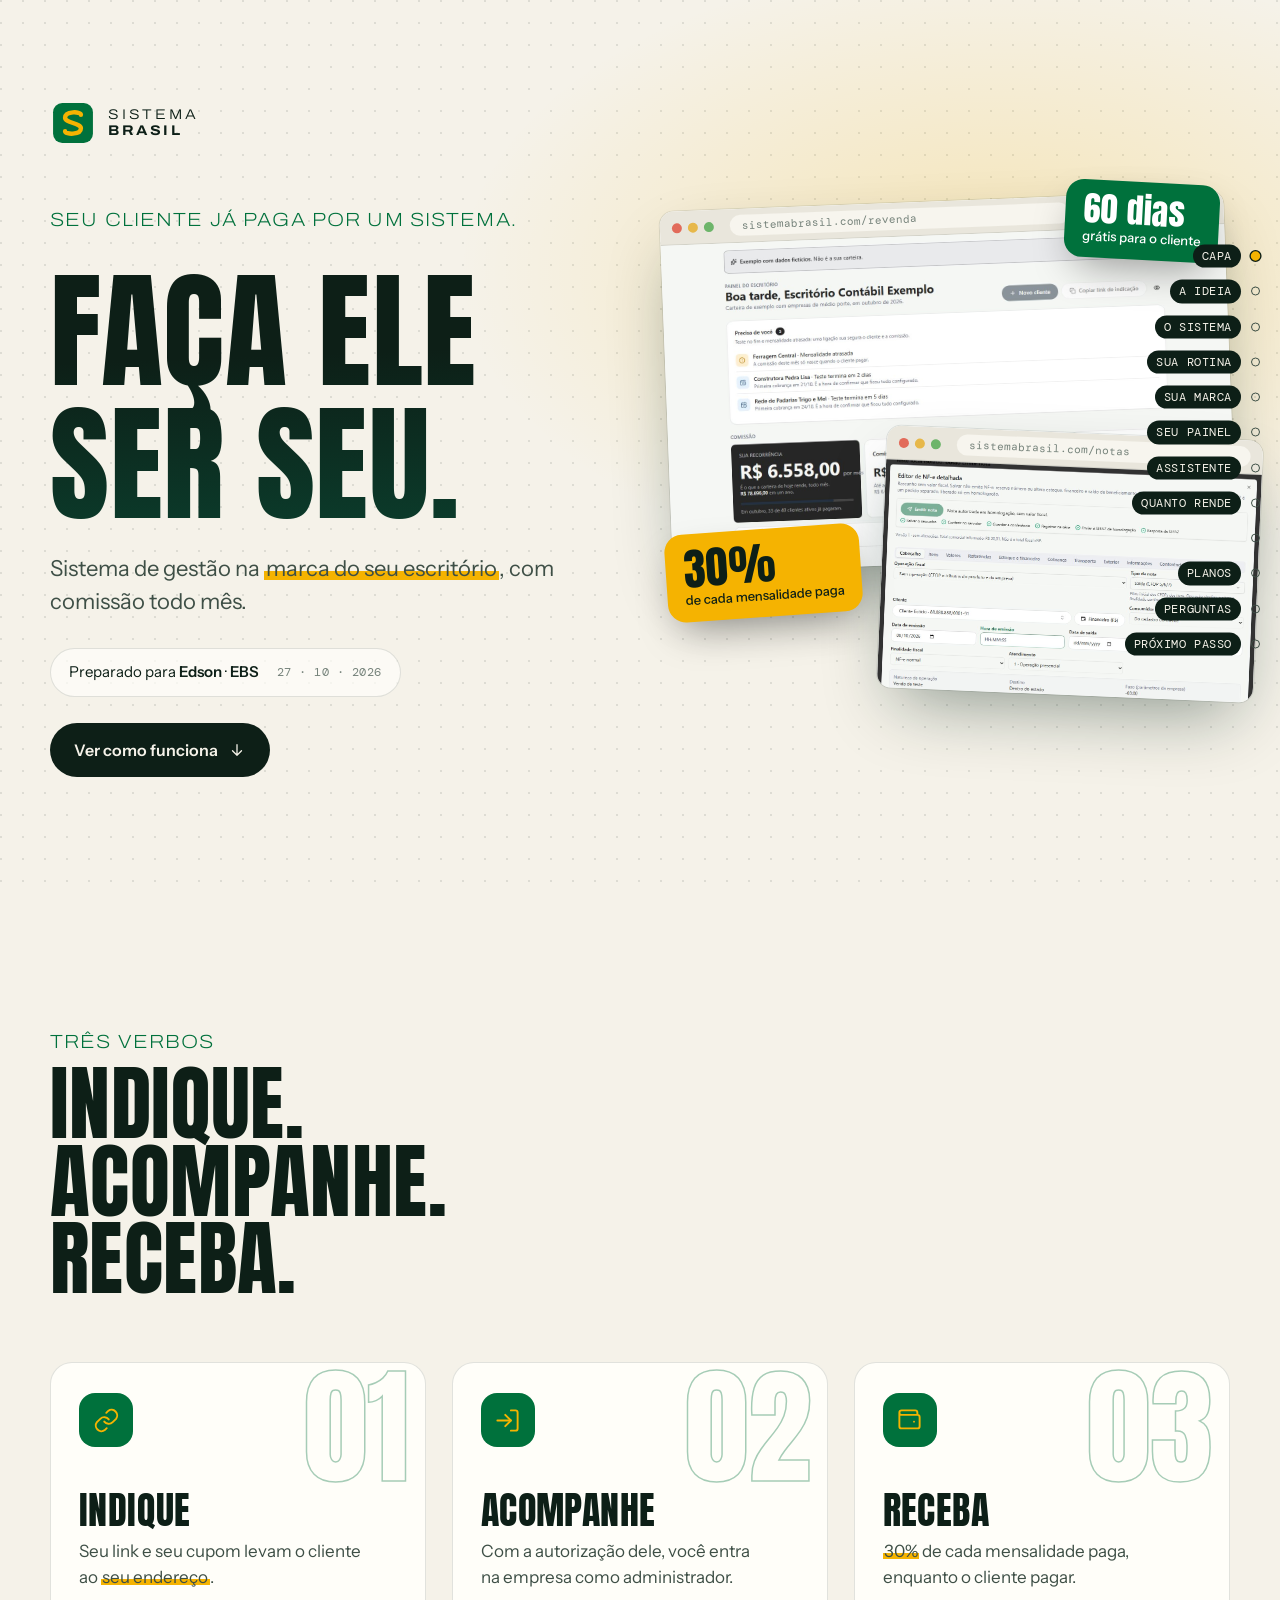
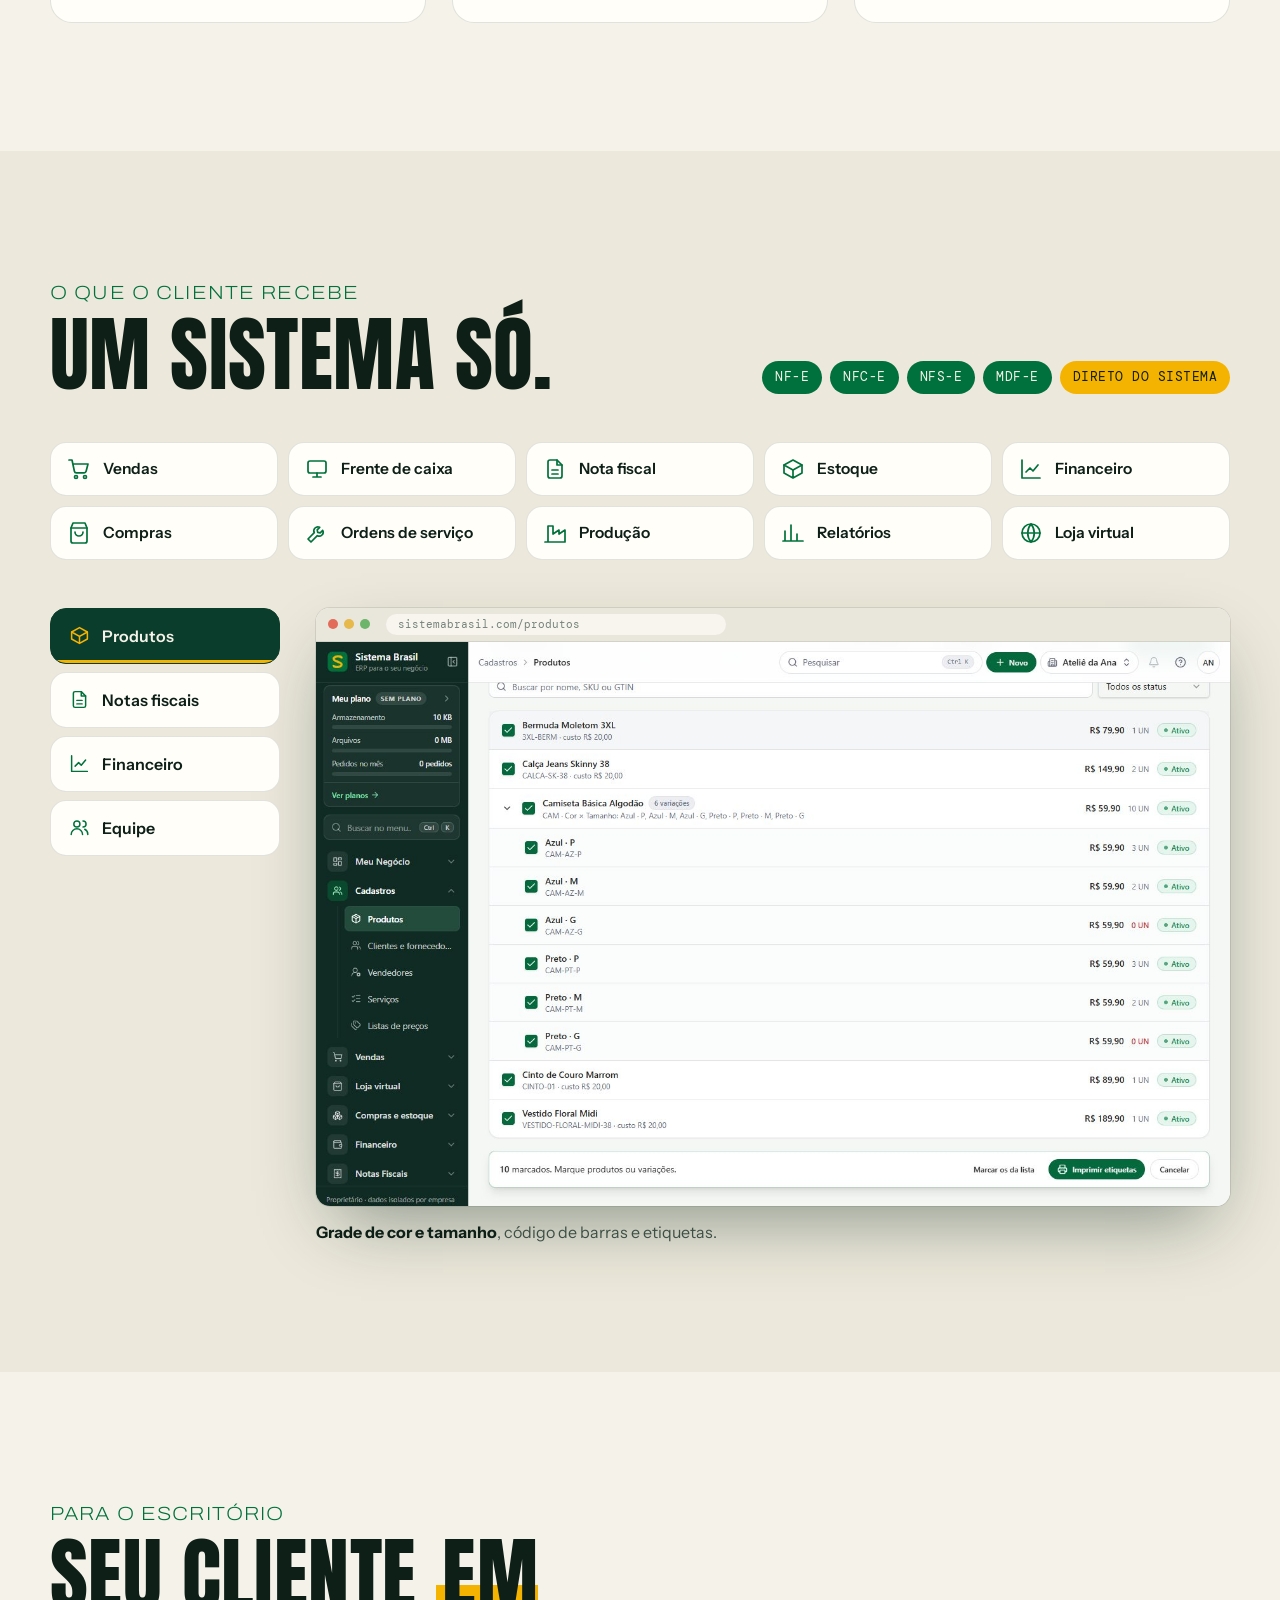
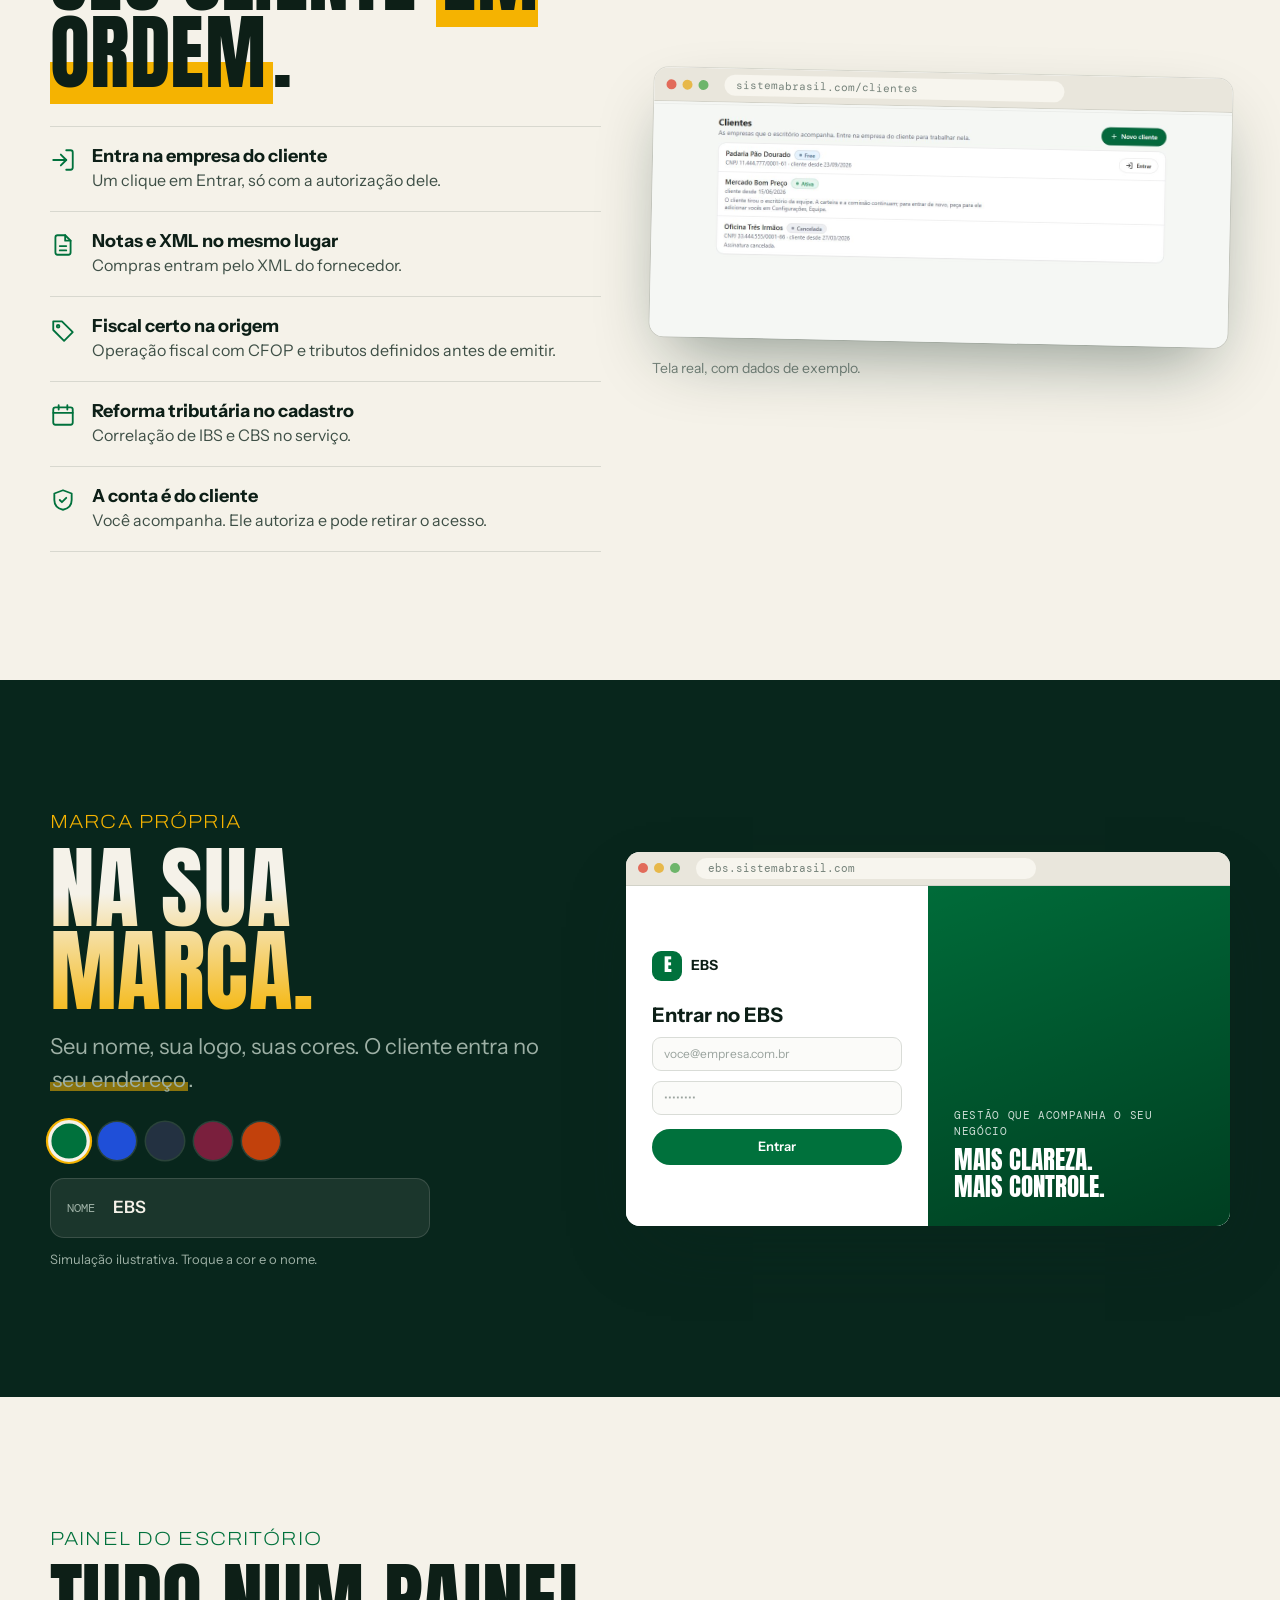
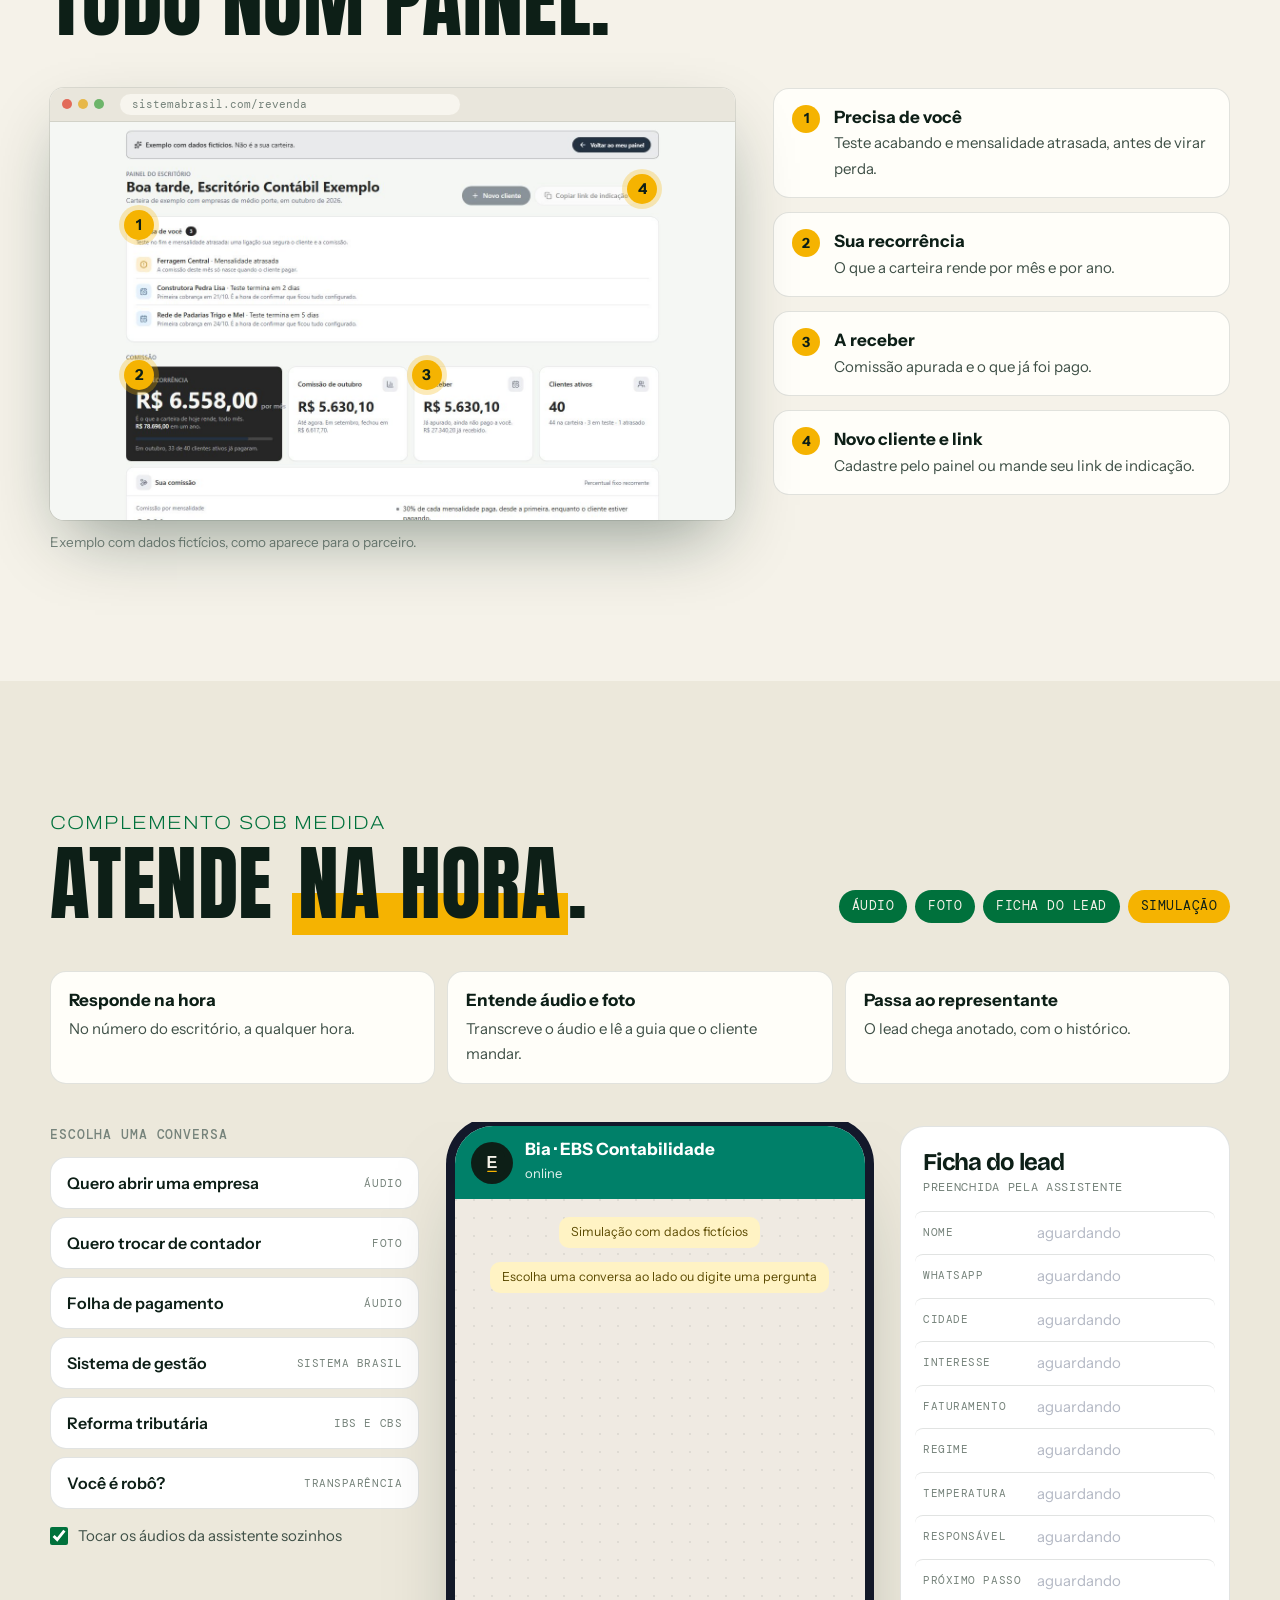
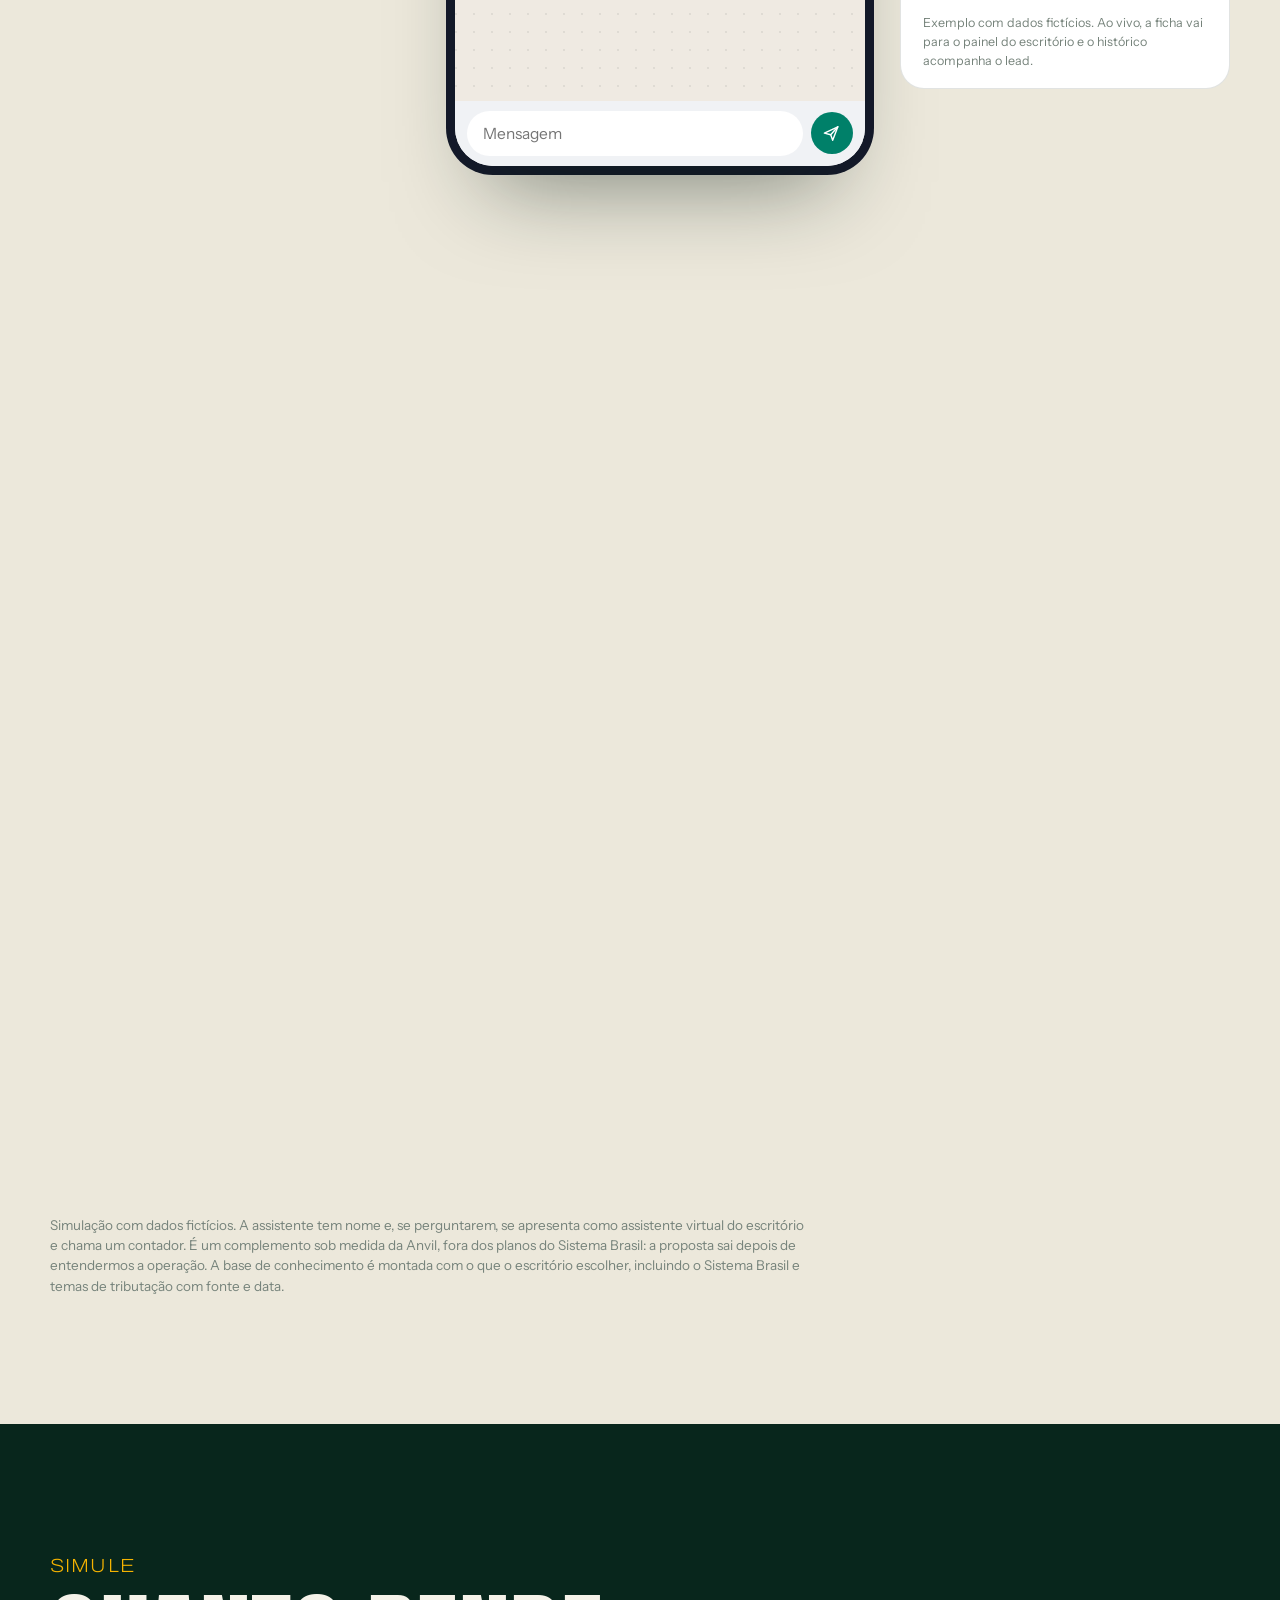
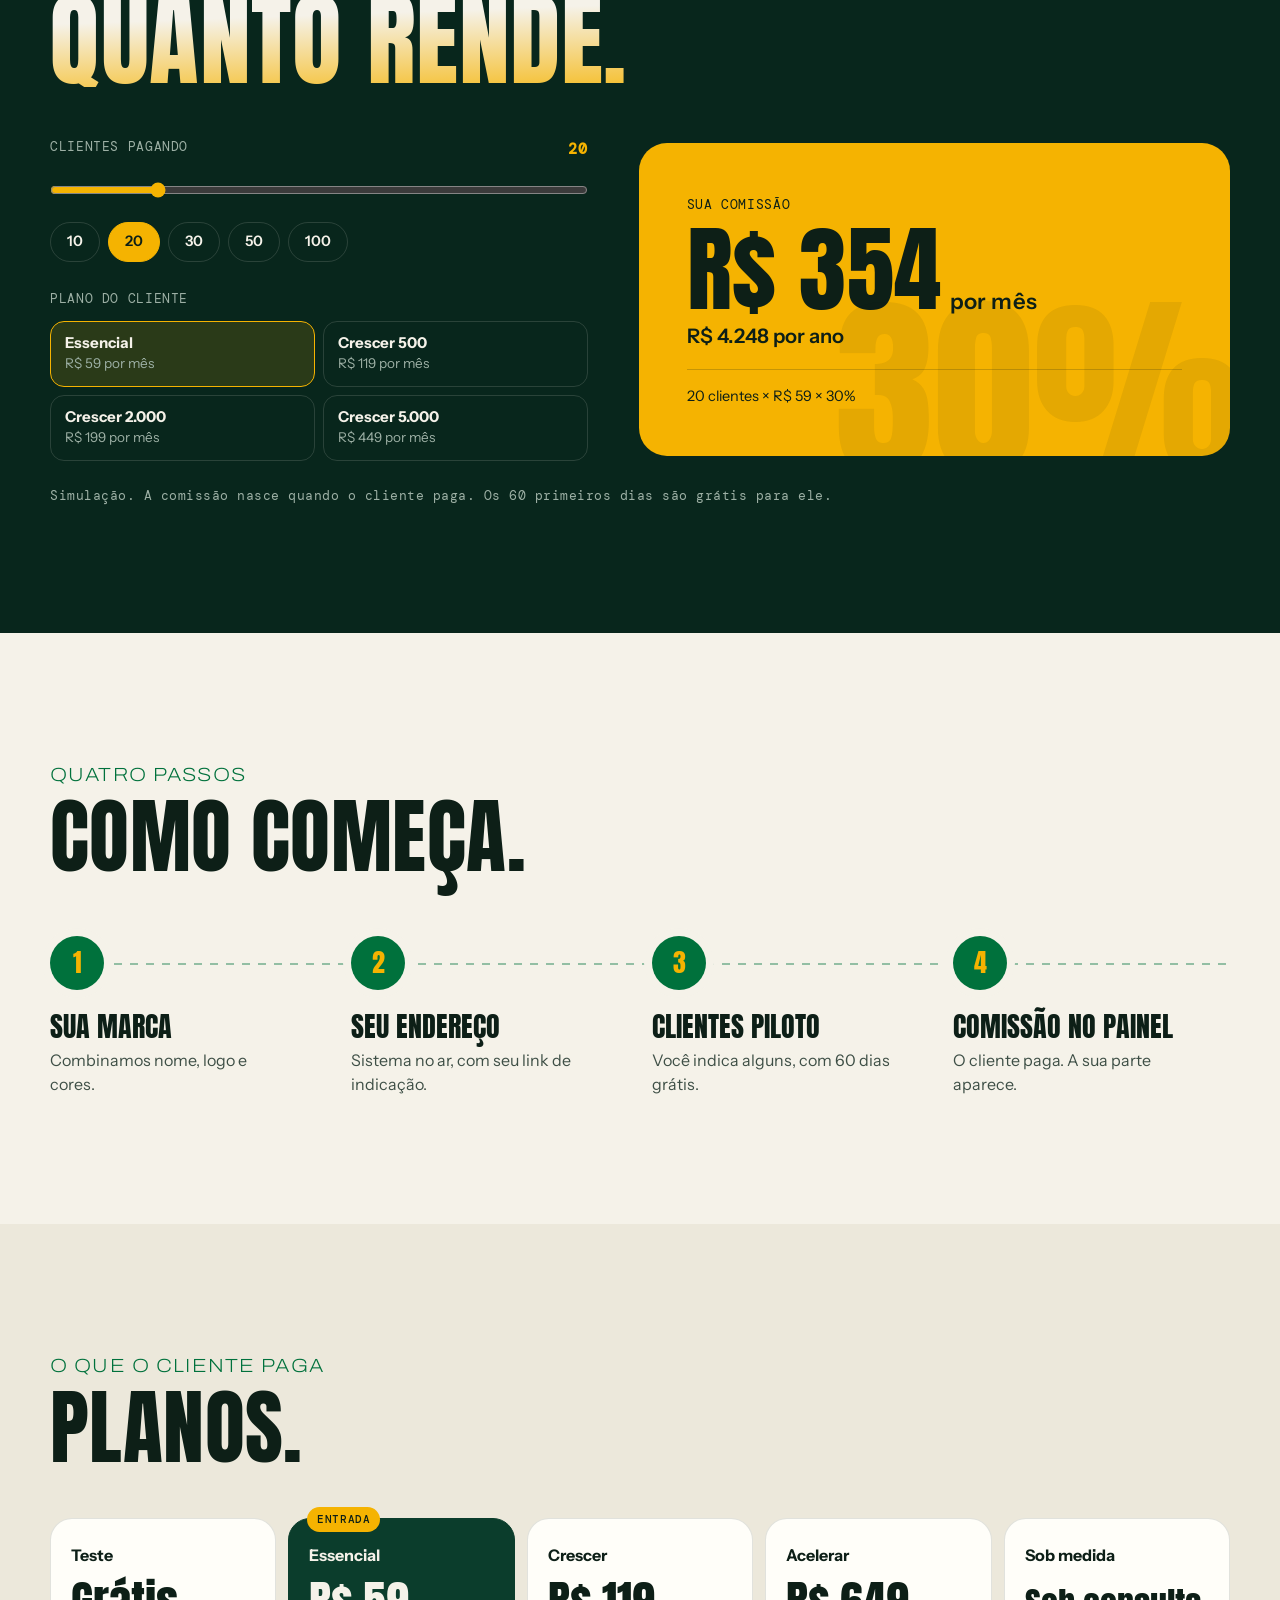
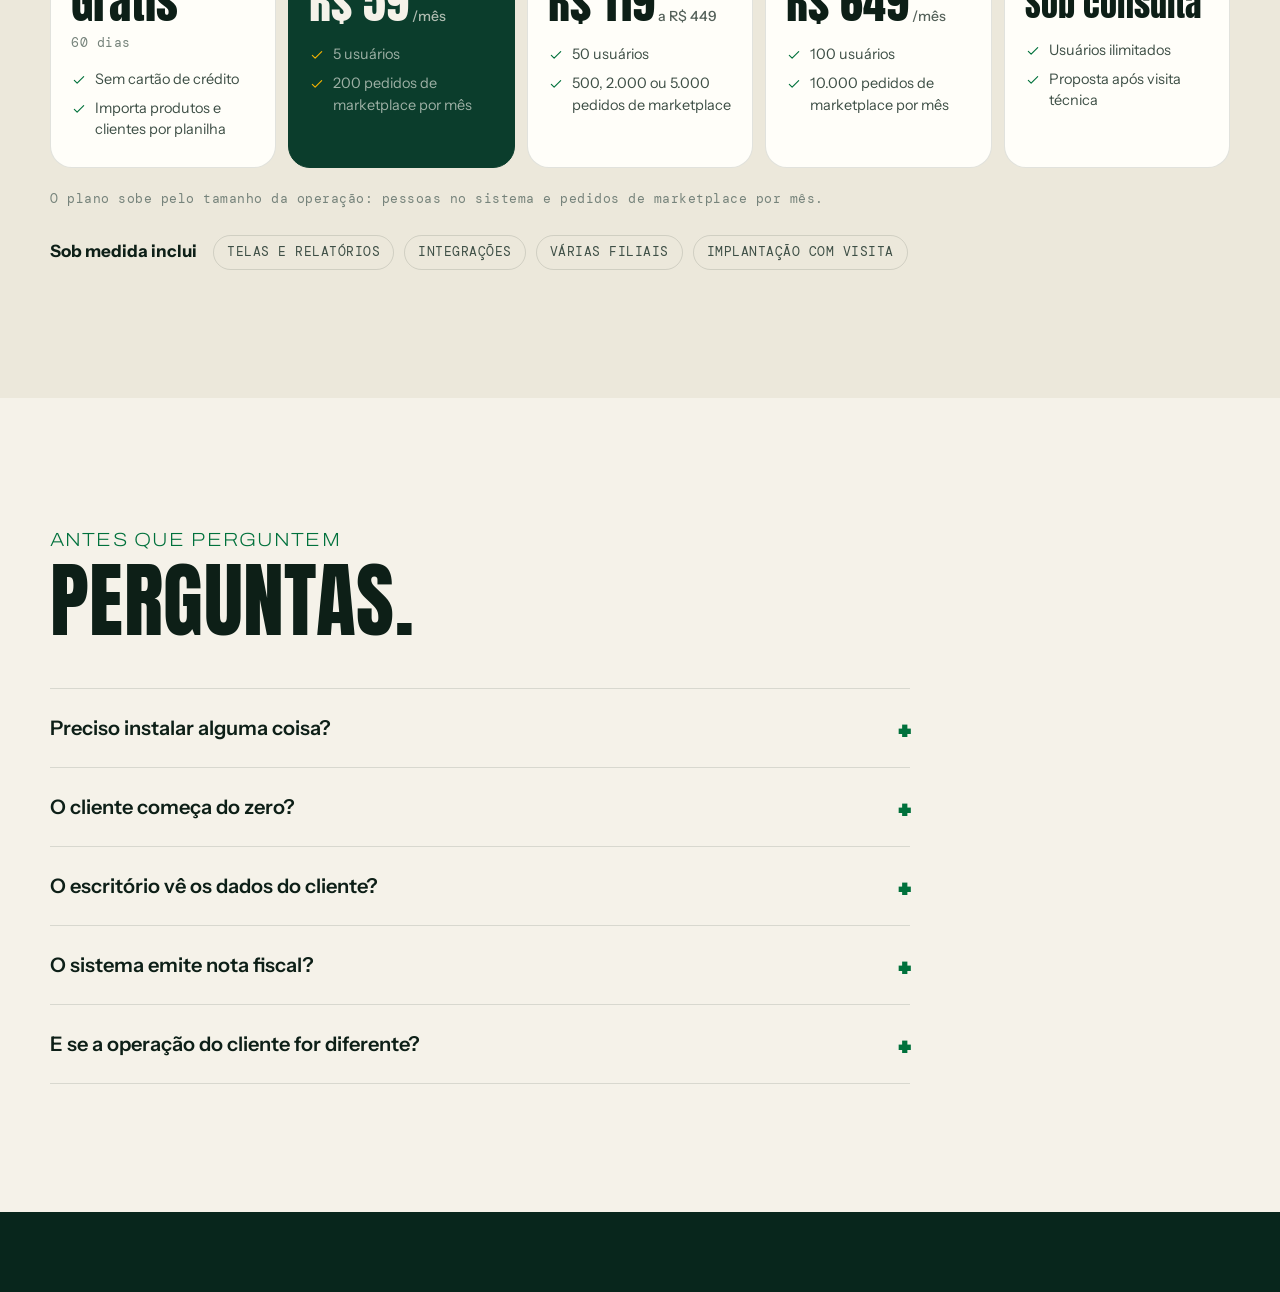
==== commit 2bc524dc: "Apresentação da EBS com Edson e a data de hoje na capa" ====
--- a/apresentacao/index.html
+++ b/apresentacao/index.html
@@ -4,7 +4,7 @@
 <meta charset="utf-8">
 <meta name="viewport" content="width=device-width,initial-scale=1">
 <meta name="robots" content="noindex,nofollow">
-<title>Sistema Brasil para contabilidades</title>
+<title>Sistema Brasil para EBS</title>
 <meta name="description" content="Sistema de gestão na marca do escritório contábil, com comissão recorrente de 30% sobre cada mensalidade paga.">
 <link rel="icon" href="data:image/svg+xml,%3Csvg xmlns='http://www.w3.org/2000/svg' viewBox='0 0 240 240'%3E%3Crect x='16' y='16' width='208' height='208' rx='48' fill='%2300713C'/%3E%3Cpath d='M 161.28 76.8 C 161.28 58.8, 78.72 56.4, 78.72 92.4 C 78.72 118.8, 161.28 121.2, 161.28 147.6 C 161.28 183.6, 78.72 181.2, 78.72 163.2' fill='none' stroke='%23F5B301' stroke-width='23' stroke-linecap='round'/%3E%3C/svg%3E">
 <link rel="preconnect" href="https://fonts.googleapis.com">
@@ -319,7 +319,7 @@
       <p class="fina">Seu cliente já paga por um sistema.</p>
       <h1 class="mega"><span>Faça ele</span><span>ser seu.</span></h1>
       <p class="lead">Sistema de gestão na <span class="hl">marca do seu escritório</span>, com comissão todo mês.</p>
-      <div class="ficha"><span>Preparado para <b id="para">Glauber</b></span><span class="mono">22 · 10 · 2026</span></div><br>
+      <div class="ficha"><span>Preparado para <b id="para">Edson</b> · <b>EBS</b></span><span class="mono">27 · 10 · 2026</span></div><br>
       <a class="go" href="#ideia">Ver como funciona <svg class="ic"><use href="#i-down"/></svg></a>
     </div>
     <div class="stack" aria-hidden="true">
@@ -415,15 +415,15 @@
         <button style="background:#7A1F3D" data-c="#7A1F3D" aria-label="Vinho"></button>
         <button style="background:#C2410C" data-c="#C2410C" aria-label="Laranja"></button>
       </div>
-      <div class="nome-in rv"><label for="nm">Nome</label><input id="nm" type="text" value="Seu Escritório" maxlength="28" autocomplete="off"></div>
+      <div class="nome-in rv"><label for="nm">Nome</label><input id="nm" type="text" value="EBS" maxlength="28" autocomplete="off"></div>
       <p class="mini">Simulação ilustrativa. Troque a cor e o nome.</p>
     </div>
     <div class="rv">
-      <figure class="win"><div class="bar"><i></i><i></i><i></i><span class="url" id="url">seuescritorio.sistemabrasil.com</span></div>
+      <figure class="win"><div class="bar"><i></i><i></i><i></i><span class="url" id="url">ebs.sistemabrasil.com</span></div>
         <div class="mock" id="mock">
           <div class="f">
-            <div class="lg"><i id="ini">S</i><span id="mnome">Seu Escritório</span></div>
-            <h4>Entrar no <span id="mnome2">Seu Escritório</span></h4>
+            <div class="lg"><i id="ini">E</i><span id="mnome">EBS</span></div>
+            <h4>Entrar no <span id="mnome2">EBS</span></h4>
             <div class="campo">voce@empresa.com.br</div>
             <div class="campo">••••••••</div>
             <div class="btn">Entrar</div>
@@ -480,9 +480,9 @@
 &lt;meta charset=&quot;utf-8&quot;&gt;
 &lt;meta name=&quot;viewport&quot; content=&quot;width=device-width,initial-scale=1&quot;&gt;
 &lt;meta name=&quot;robots&quot; content=&quot;noindex,nofollow&quot;&gt;
-&lt;title&gt;Contabilidade Exemplo · Assistente de atendimento (simulação)&lt;/title&gt;
-&lt;meta name=&quot;description&quot; content=&quot;Simulação de como a assistente de atendimento da Contabilidade Exemplo responde no WhatsApp, entende áudio e foto e passa o lead ao representante.&quot;&gt;
-&lt;link rel=&quot;icon&quot; href=&quot;data:image/svg+xml,%3Csvg xmlns=&#x27;http://www.w3.org/2000/svg&#x27; viewBox=&#x27;0 0 64 64&#x27;%3E%3Crect width=&#x27;64&#x27; height=&#x27;64&#x27; rx=&#x27;16&#x27; fill=&#x27;%230D1F17&#x27;/%3E%3Ctext x=&#x27;32&#x27; y=&#x27;46&#x27; text-anchor=&#x27;middle&#x27; font-family=&#x27;Arial&#x27; font-weight=&#x27;700&#x27; font-size=&#x27;40&#x27; fill=&#x27;%23F5F2E9&#x27;%3EC%3C/text%3E%3C/svg%3E&quot;&gt;
+&lt;title&gt;EBS · Assistente de atendimento (simulação)&lt;/title&gt;
+&lt;meta name=&quot;description&quot; content=&quot;Simulação de como a assistente de atendimento da EBS responde no WhatsApp, entende áudio e foto e passa o lead ao representante.&quot;&gt;
+&lt;link rel=&quot;icon&quot; href=&quot;data:image/svg+xml,%3Csvg xmlns=&#x27;http://www.w3.org/2000/svg&#x27; viewBox=&#x27;0 0 64 64&#x27;%3E%3Crect width=&#x27;64&#x27; height=&#x27;64&#x27; rx=&#x27;16&#x27; fill=&#x27;%230D1F17&#x27;/%3E%3Ctext x=&#x27;32&#x27; y=&#x27;46&#x27; text-anchor=&#x27;middle&#x27; font-family=&#x27;Arial&#x27; font-weight=&#x27;700&#x27; font-size=&#x27;40&#x27; fill=&#x27;%23F5F2E9&#x27;%3EE%3C/text%3E%3C/svg%3E&quot;&gt;
 &lt;link rel=&quot;preconnect&quot; href=&quot;https://fonts.googleapis.com&quot;&gt;
 &lt;link rel=&quot;preconnect&quot; href=&quot;https://fonts.gstatic.com&quot; crossorigin&gt;
 &lt;link href=&quot;https://fonts.googleapis.com/css2?family=Bricolage+Grotesque:opsz,wght@12..96,400..800&amp;family=DM+Mono:wght@400;500&amp;family=Instrument+Sans:wght@400..700&amp;display=swap&quot; rel=&quot;stylesheet&quot;&gt;
@@ -600,7 +600,7 @@
 &lt;body&gt;
 &lt;svg width=&quot;0&quot; height=&quot;0&quot; style=&quot;position:absolute&quot; aria-hidden=&quot;true&quot;&gt;
   &lt;defs&gt;
-    &lt;symbol id=&quot;marca&quot; viewBox=&quot;0 0 64 64&quot;&gt;&lt;rect width=&quot;64&quot; height=&quot;64&quot; rx=&quot;16&quot; fill=&quot;#0D1F17&quot;/&gt;&lt;text x=&quot;32&quot; y=&quot;45&quot; text-anchor=&quot;middle&quot; font-family=&quot;Arial,Helvetica,sans-serif&quot; font-weight=&quot;700&quot; font-size=&quot;40&quot; fill=&quot;#F5F2E9&quot;&gt;C&lt;/text&gt;&lt;rect x=&quot;20&quot; y=&quot;51&quot; width=&quot;24&quot; height=&quot;3&quot; rx=&quot;1.5&quot; fill=&quot;#F5B301&quot;/&gt;&lt;/symbol&gt;
+    &lt;symbol id=&quot;marca&quot; viewBox=&quot;0 0 64 64&quot;&gt;&lt;rect width=&quot;64&quot; height=&quot;64&quot; rx=&quot;16&quot; fill=&quot;#0D1F17&quot;/&gt;&lt;text x=&quot;32&quot; y=&quot;45&quot; text-anchor=&quot;middle&quot; font-family=&quot;Arial,Helvetica,sans-serif&quot; font-weight=&quot;700&quot; font-size=&quot;40&quot; fill=&quot;#F5F2E9&quot;&gt;E&lt;/text&gt;&lt;rect x=&quot;20&quot; y=&quot;51&quot; width=&quot;24&quot; height=&quot;3&quot; rx=&quot;1.5&quot; fill=&quot;#F5B301&quot;/&gt;&lt;/symbol&gt;
     &lt;symbol id=&quot;i-play&quot; viewBox=&quot;0 0 24 24&quot;&gt;&lt;path d=&quot;M8 5v14l11-7z&quot; fill=&quot;currentColor&quot;/&gt;&lt;/symbol&gt;
     &lt;symbol id=&quot;i-pause&quot; viewBox=&quot;0 0 24 24&quot;&gt;&lt;path d=&quot;M7 5h3v14H7zM14 5h3v14h-3z&quot; fill=&quot;currentColor&quot; stroke=&quot;none&quot;/&gt;&lt;/symbol&gt;
     &lt;symbol id=&quot;i-send&quot; viewBox=&quot;0 0 24 24&quot;&gt;&lt;path d=&quot;M3 11.5l17-8-6.5 17-2.5-7z&quot;/&gt;&lt;path d=&quot;M11 13.5l9-10&quot;/&gt;&lt;/symbol&gt;
@@ -610,13 +610,13 @@
 &lt;div class=&quot;faixa&quot;&gt;Simulação ilustrativa · &lt;b&gt;dados fictícios, nada é enviado&lt;/b&gt;&lt;/div&gt;
 
 &lt;div class=&quot;wrap&quot;&gt;
-  &lt;header class=&quot;top&quot;&gt;&lt;a class=&quot;logo&quot; href=&quot;../&quot; aria-label=&quot;Contabilidade Exemplo&quot;&gt;&lt;svg&gt;&lt;use href=&quot;#marca&quot;/&gt;&lt;/svg&gt;&lt;b&gt;Contabilidade Exemplo&lt;/b&gt;&lt;/a&gt;&lt;/header&gt;
+  &lt;header class=&quot;top&quot;&gt;&lt;a class=&quot;logo&quot; href=&quot;../&quot; aria-label=&quot;EBS&quot;&gt;&lt;svg&gt;&lt;use href=&quot;#marca&quot;/&gt;&lt;/svg&gt;&lt;b&gt;EBS&lt;/b&gt;&lt;/a&gt;&lt;/header&gt;
 
   &lt;main class=&quot;layout&quot;&gt;
     &lt;section&gt;
       &lt;p class=&quot;fina&quot;&gt;Assistente de atendimento&lt;/p&gt;
       &lt;h1&gt;Cada mensagem &lt;em&gt;respondida na hora&lt;/em&gt;.&lt;/h1&gt;
-      &lt;p class=&quot;lead&quot;&gt;Veja como a assistente da Contabilidade Exemplo atende no WhatsApp da empresa, entende áudio e foto, anota o lead e passa para o representante.&lt;/p&gt;
+      &lt;p class=&quot;lead&quot;&gt;Veja como a assistente da EBS atende no WhatsApp da empresa, entende áudio e foto, anota o lead e passa para o representante.&lt;/p&gt;
       &lt;div class=&quot;cen&quot;&gt;
         &lt;h2&gt;Escolha uma conversa&lt;/h2&gt;
         &lt;div class=&quot;cenarios&quot; id=&quot;cenarios&quot;&gt;&lt;/div&gt;
@@ -627,7 +627,7 @@
 
     &lt;section aria-label=&quot;Conversa de exemplo&quot;&gt;
       &lt;div class=&quot;phone&quot;&gt;
-        &lt;div class=&quot;p-top&quot;&gt;&lt;div class=&quot;av&quot;&gt;&lt;svg&gt;&lt;use href=&quot;#marca&quot;/&gt;&lt;/svg&gt;&lt;/div&gt;&lt;div&gt;&lt;b&gt;Bia · Contabilidade Exemplo&lt;/b&gt;&lt;span id=&quot;status&quot;&gt;online&lt;/span&gt;&lt;/div&gt;&lt;/div&gt;
+        &lt;div class=&quot;p-top&quot;&gt;&lt;div class=&quot;av&quot;&gt;&lt;svg&gt;&lt;use href=&quot;#marca&quot;/&gt;&lt;/svg&gt;&lt;/div&gt;&lt;div&gt;&lt;b&gt;Bia · EBS Contabilidade&lt;/b&gt;&lt;span id=&quot;status&quot;&gt;online&lt;/span&gt;&lt;/div&gt;&lt;/div&gt;
         &lt;div class=&quot;chat&quot; id=&quot;chat&quot; aria-live=&quot;polite&quot;&gt;&lt;/div&gt;
         &lt;form class=&quot;p-in&quot; id=&quot;form&quot; autocomplete=&quot;off&quot;&gt;&lt;input id=&quot;msg&quot; placeholder=&quot;Mensagem&quot; maxlength=&quot;160&quot; aria-label=&quot;Mensagem&quot;&gt;&lt;button type=&quot;submit&quot; aria-label=&quot;Enviar&quot;&gt;&lt;svg class=&quot;ic&quot;&gt;&lt;use href=&quot;#i-send&quot;/&gt;&lt;/svg&gt;&lt;/button&gt;&lt;/form&gt;
       &lt;/div&gt;
@@ -757,12 +757,12 @@
   var CEN={
     abrir:{rot:&#x27;Quero abrir uma empresa&#x27;,tag:&#x27;áudio&#x27;,base:BASE,passos:[
       {de:&#x27;c&#x27;,texto:&#x27;Oi! Quero abrir uma empresa de prestação de serviço. Vocês fazem? Quanto custa?&#x27;},
-      {de:&#x27;b&#x27;,texto:&#x27;Oi, Marcos! Aqui é a Bia, da Contabilidade Exemplo 😊 Fazemos sim, do começo ao fim. Pra te orientar direitinho: qual vai ser a atividade e quantos sócios?&#x27;,ficha:{interesse:&#x27;Abertura de empresa&#x27;,cidade:&#x27;Novo Hamburgo (exemplo)&#x27;}},
+      {de:&#x27;b&#x27;,texto:&#x27;Oi, Marcos! Aqui é a Bia, da EBS 😊 Fazemos sim, do começo ao fim. Pra te orientar direitinho: qual vai ser a atividade e quantos sócios?&#x27;,ficha:{interesse:&#x27;Abertura de empresa&#x27;,cidade:&#x27;Novo Hamburgo (exemplo)&#x27;}},
       {de:&#x27;c&#x27;,tipo:&#x27;audio&#x27;,dur:9,texto:&#x27;Vai ser só eu mesmo, consultoria de marketing. Eu devo faturar uns vinte e cinco mil por mês.&#x27;,ficha:{fat:&#x27;cerca de R$ 25 mil por mês&#x27;}},
       {de:&#x27;b&#x27;,tipo:&#x27;audio&#x27;,dur:19,texto:&#x27;Perfeito, Marcos. Com esse faturamento, uns trezentos mil por ano, o caminho mais comum é o Simples Nacional, que vai até quatro milhões e oitocentos mil por ano. Em algumas atividades de serviço o imposto muda conforme o anexo, e o Fator R pode baixar a alíquota quando a folha, contando o pró-labore, chega a vinte e oito por cento da receita. Isso a gente simula antes de abrir, pra você escolher com número.&#x27;,ficha:{regime:&#x27;Simples Nacional (a validar)&#x27;,temp:&#x27;Quente&#x27;}},
       {de:&#x27;b&#x27;,texto:&#x27;Posso pedir pra um contador nosso te mostrar essa simulação ainda hoje? Me diz o melhor horário.&#x27;,ficha:{resp:&#x27;Representante Vale dos Sinos (exemplo)&#x27;,prox:&#x27;Contador apresenta a simulação&#x27;}},
       {de:&#x27;c&#x27;,texto:&#x27;Pode ser hoje às 16h.&#x27;},
-      {de:&#x27;b&#x27;,texto:&#x27;Combinado, Marcos! Anotei e já passei pro representante da sua região. Ele te chama hoje às 16h pelo número da Contabilidade Exemplo. Até já!&#x27;,ficha:{prox:&#x27;Hoje 16h · chamada marcada&#x27;}}
+      {de:&#x27;b&#x27;,texto:&#x27;Combinado, Marcos! Anotei e já passei pro representante da sua região. Ele te chama hoje às 16h pelo número da EBS. Até já!&#x27;,ficha:{prox:&#x27;Hoje 16h · chamada marcada&#x27;}}
     ]},
     troca:{rot:&#x27;Quero trocar de contador&#x27;,tag:&#x27;foto&#x27;,base:{nome:&#x27;Ana Paula (exemplo)&#x27;,contato:&#x27;(51) 9 ••••-••••&#x27;,temp:&#x27;Novo&#x27;},passos:[
       {de:&#x27;c&#x27;,texto:&#x27;Meu contador sumiu e minhas guias estão atrasando. Dá pra trocar?&#x27;},
@@ -792,13 +792,13 @@
     ]},
     robo:{rot:&#x27;Você é robô?&#x27;,tag:&#x27;transparência&#x27;,base:{nome:&#x27;Júlia Mendes (exemplo)&#x27;,contato:&#x27;(51) 9 ••••-••••&#x27;,temp:&#x27;Novo&#x27;},passos:[
       {de:&#x27;c&#x27;,texto:&#x27;Tô falando com uma pessoa ou com robô?&#x27;},
-      {de:&#x27;b&#x27;,texto:&#x27;Sou a assistente virtual da Contabilidade Exemplo 🙂 Resolvo as dúvidas do começo e chamo um contador da equipe quando precisar. Quer falar com alguém agora?&#x27;,ficha:{prox:&#x27;Cliente pode pedir atendimento humano&#x27;}}
+      {de:&#x27;b&#x27;,texto:&#x27;Sou a assistente virtual da EBS 🙂 Resolvo as dúvidas do começo e chamo um contador da equipe quando precisar. Quer falar com alguém agora?&#x27;,ficha:{prox:&#x27;Cliente pode pedir atendimento humano&#x27;}}
     ]}
   };
 
   /* ---------- respostas para quem digita ---------- */
   var RESP=[
-    [/rob[oô]|pessoa|humano|intelig|\bia\b|bot\b/i,&#x27;robo&#x27;,[&#x27;Sou a assistente virtual da Contabilidade Exemplo 🙂 Resolvo as dúvidas do começo e chamo um contador da equipe quando precisar. Quer falar com alguém agora?&#x27;]],
+    [/rob[oô]|pessoa|humano|intelig|\bia\b|bot\b/i,&#x27;robo&#x27;,[&#x27;Sou a assistente virtual da EBS 🙂 Resolvo as dúvidas do começo e chamo um contador da equipe quando precisar. Quer falar com alguém agora?&#x27;]],
     [/reforma|\bibs\b|\bcbs\b|imposto novo/i,&#x27;reforma&#x27;,[&#x27;2026 é ano de teste da reforma: a nota passa a mostrar CBS de 0,9% e IBS de 0,1%, e quem cumpre as obrigações acessórias fica dispensado de recolher nesse ano. A transição vai até 2033, quando ICMS e ISS deixam de existir.&#x27;,&#x27;O efeito no seu caso depende do regime e do que você vende. Um contador nosso simula com os seus números. Quer marcar?&#x27;]],
     [/folha|funcion[aá]rio|esocial|f[eé]rias|13/i,&#x27;folha&#x27;,[&#x27;Fazemos folha sim: admissão, folha mensal, férias, décimo terceiro e as obrigações, como eSocial e FGTS. Quantos funcionários você tem hoje?&#x27;]],
     [/troc|mudar de contador|contador (sumiu|ruim|atras)/i,&#x27;troca&#x27;,[&#x27;Dá pra trocar de contador quando quiser. A gente pede alguns documentos e uma procuração no e-CAC pra ver o que está em dia e o que precisa regularizar. Quer começar por aí?&#x27;]],
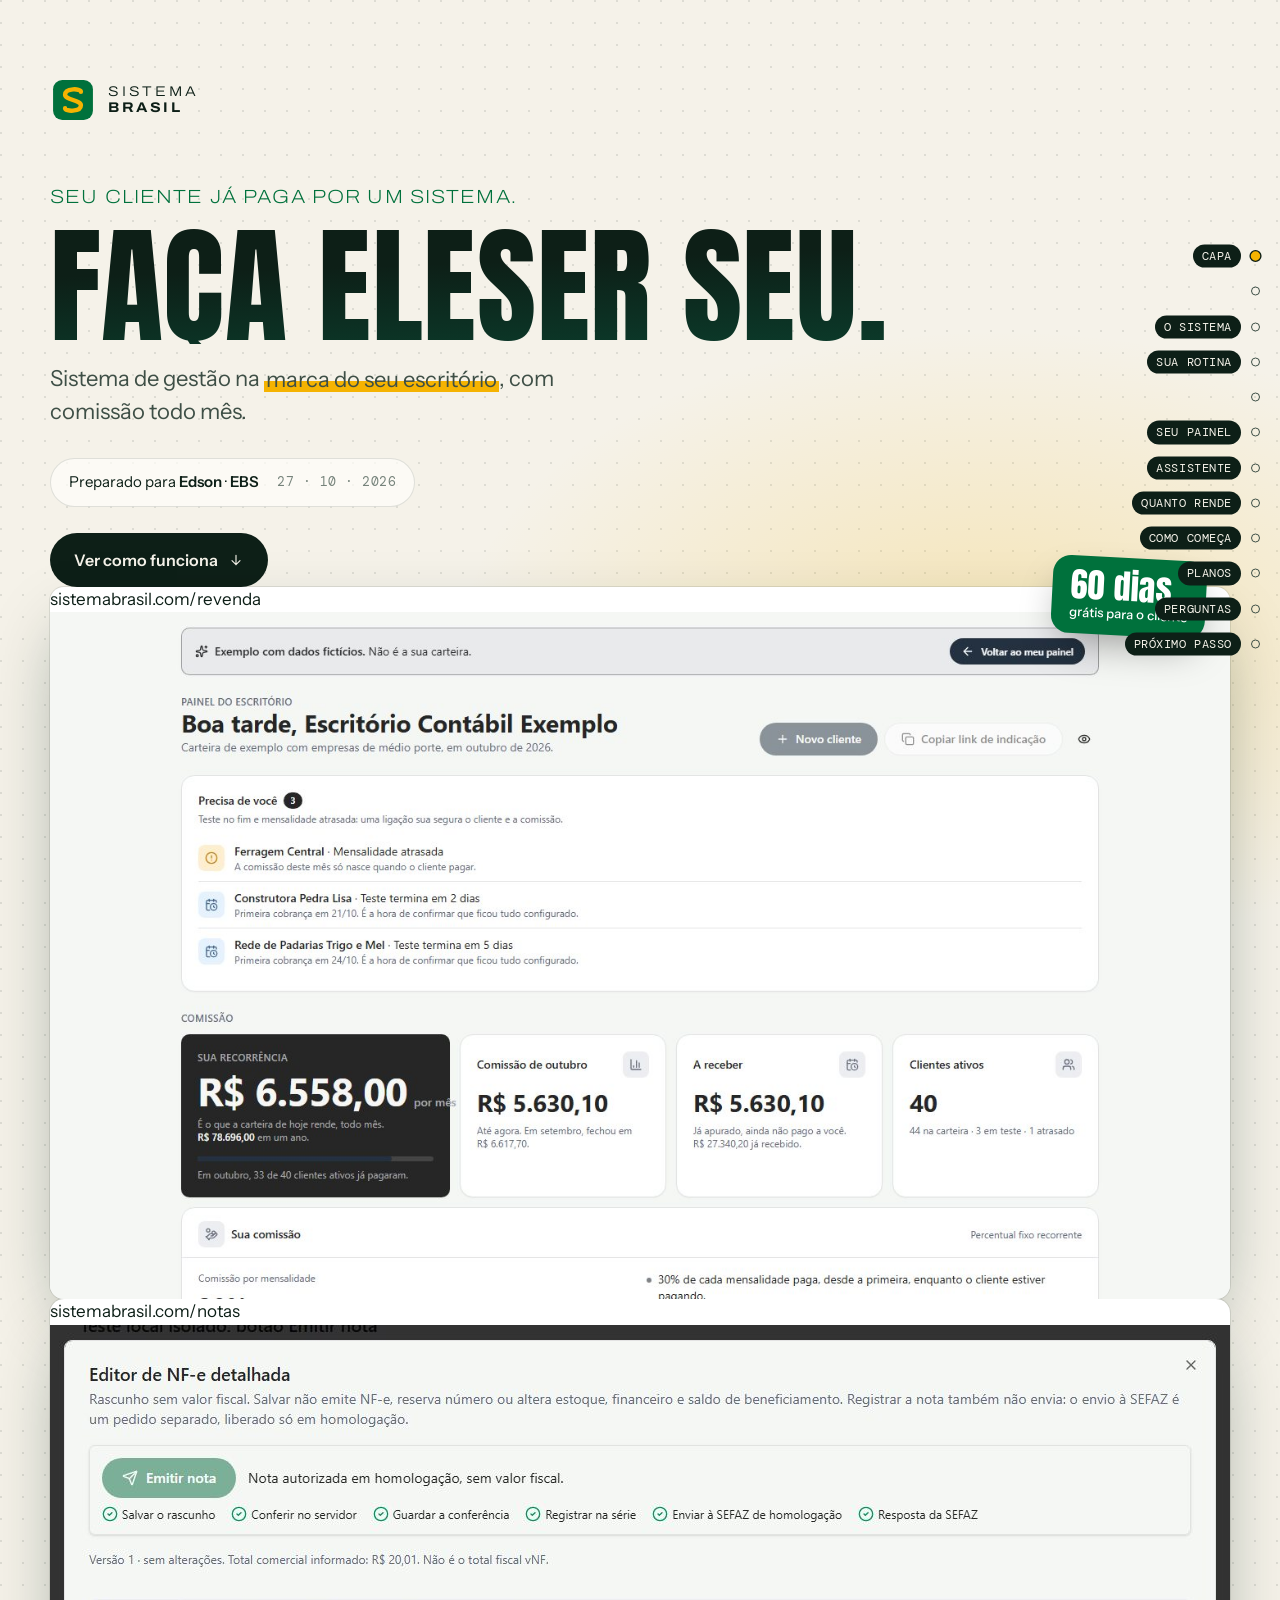
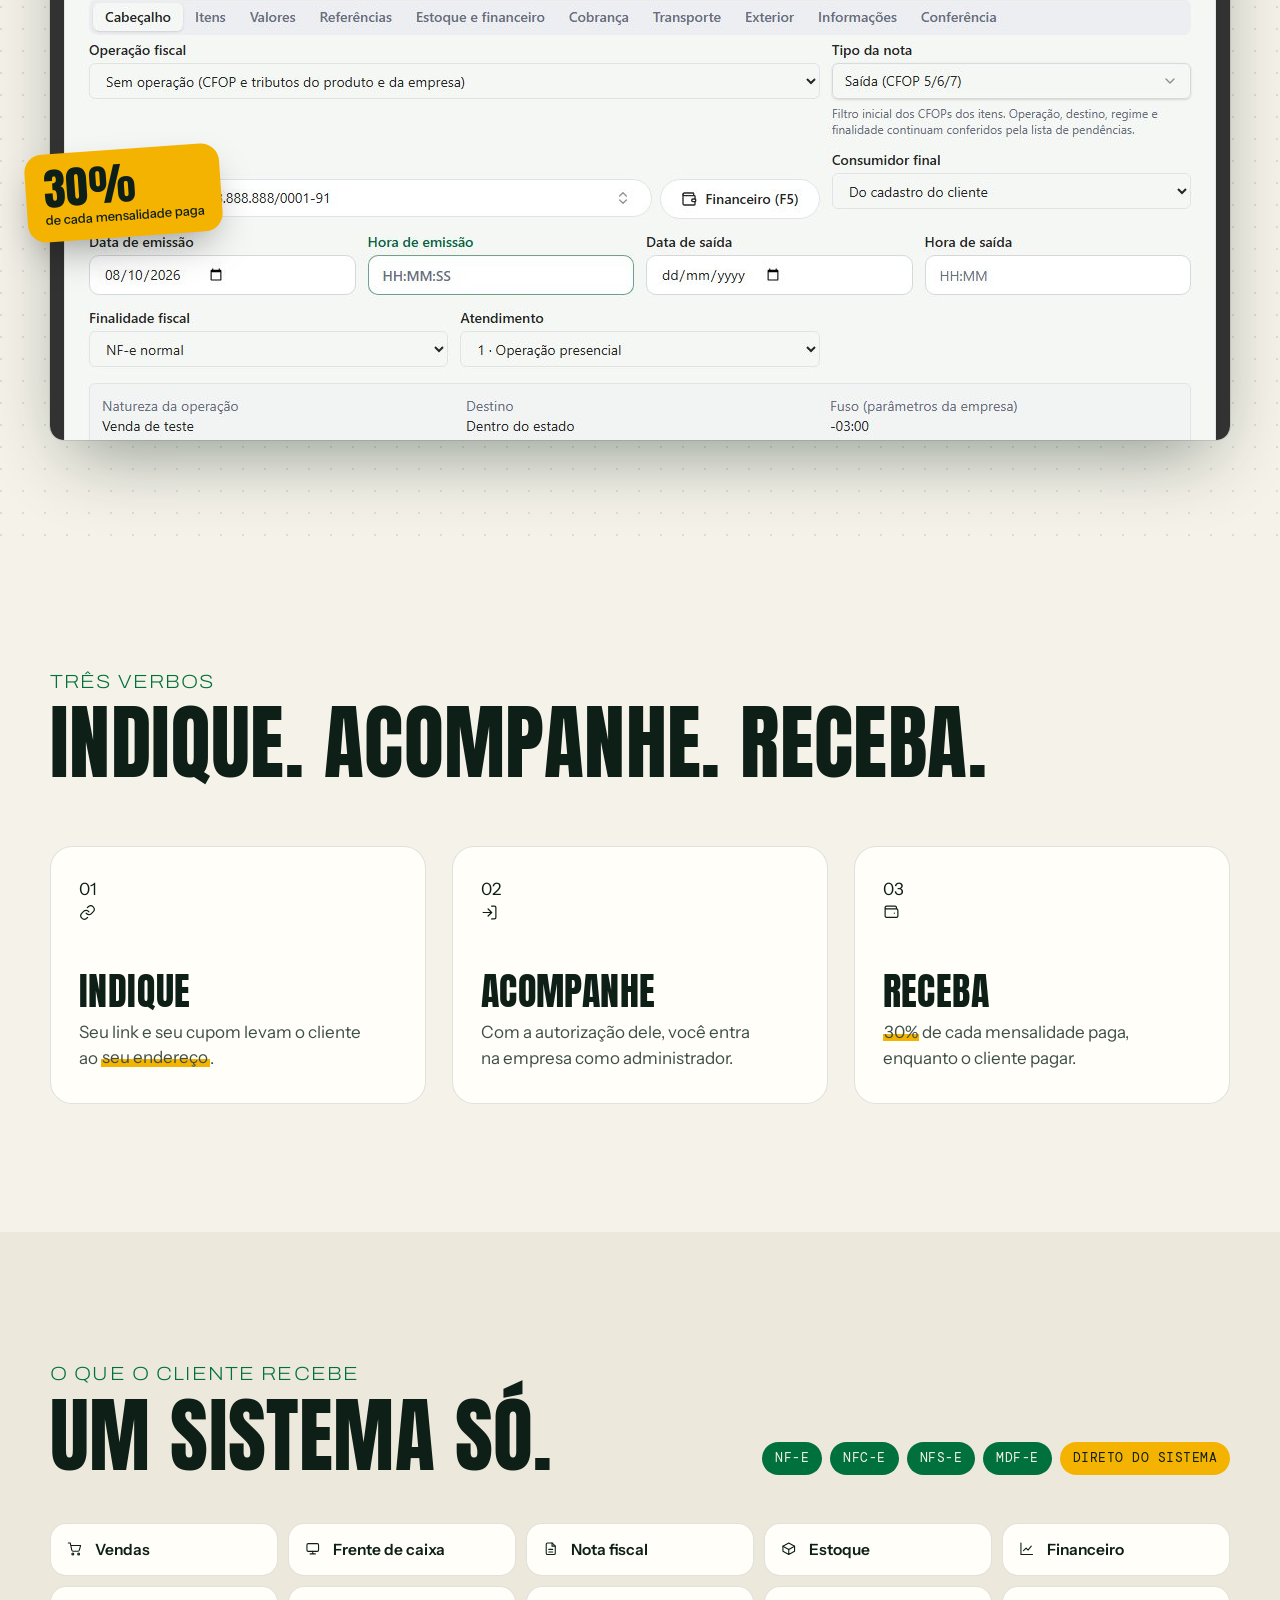
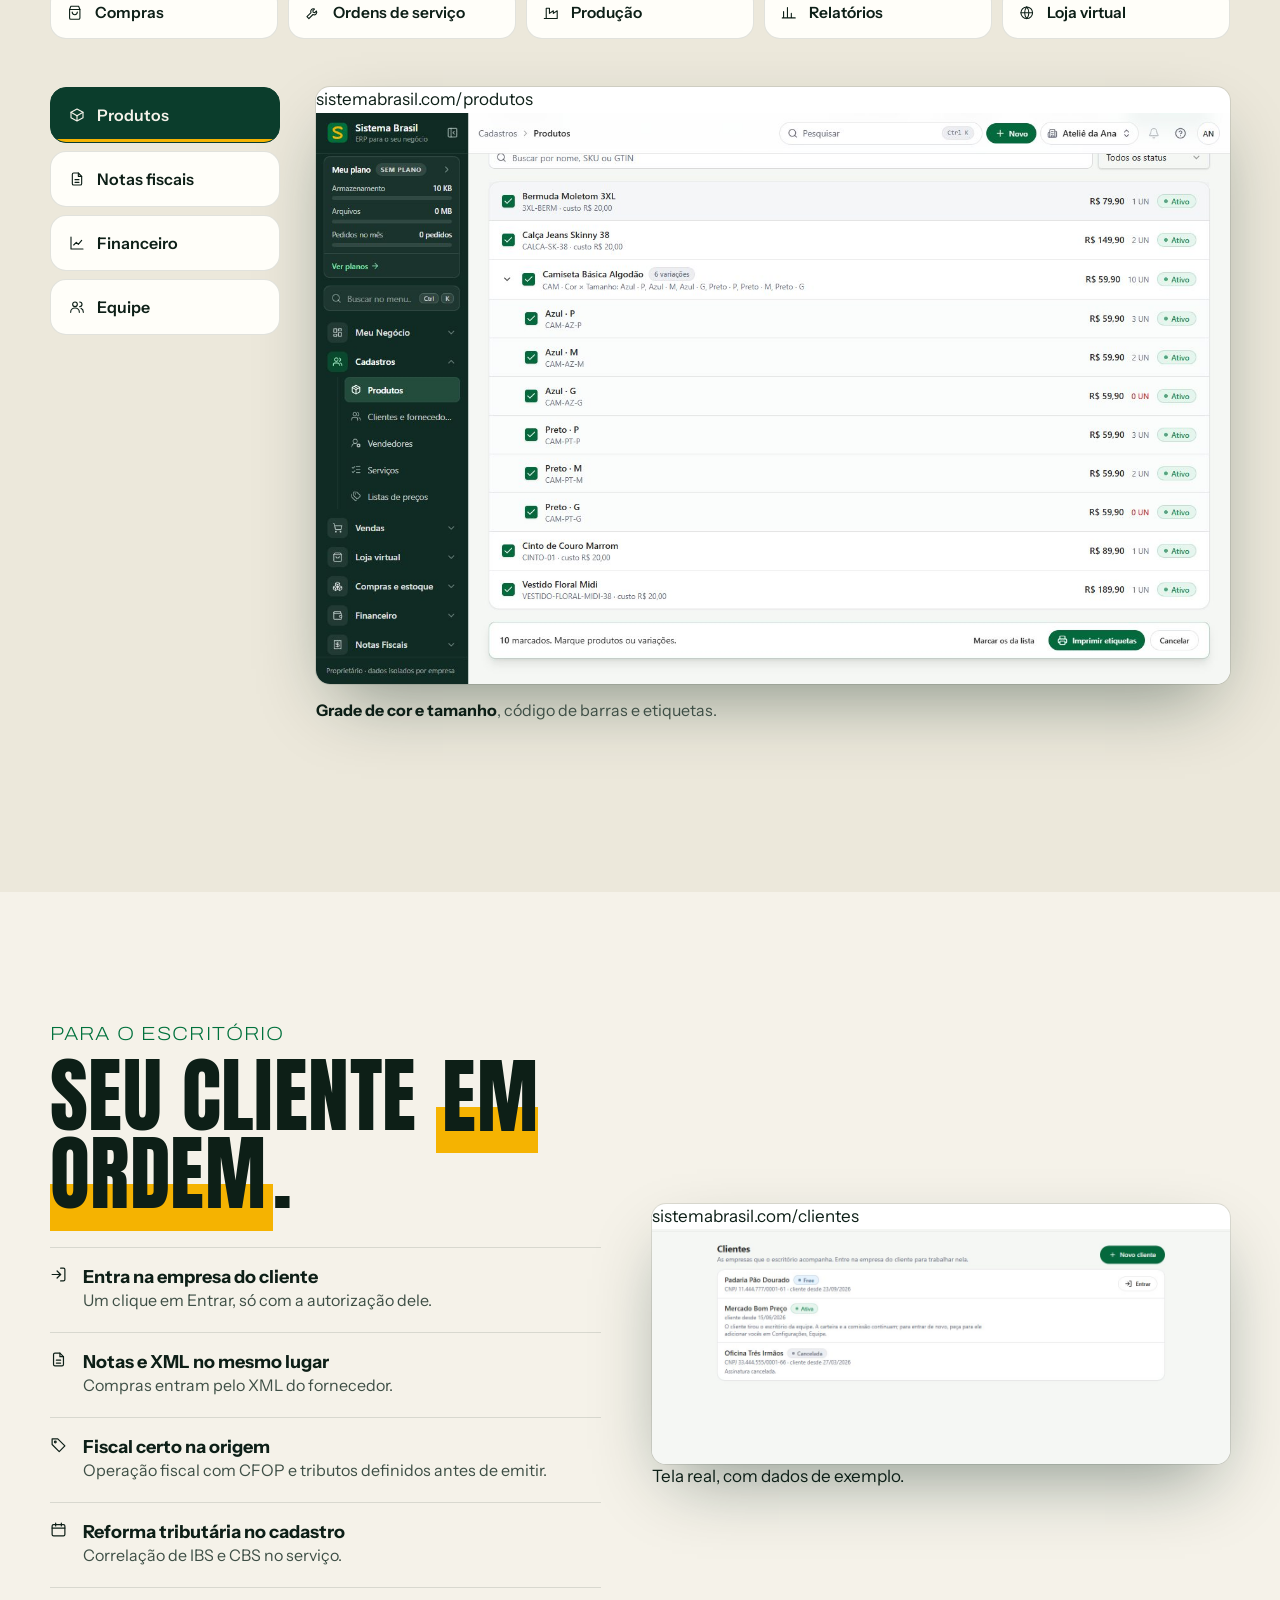
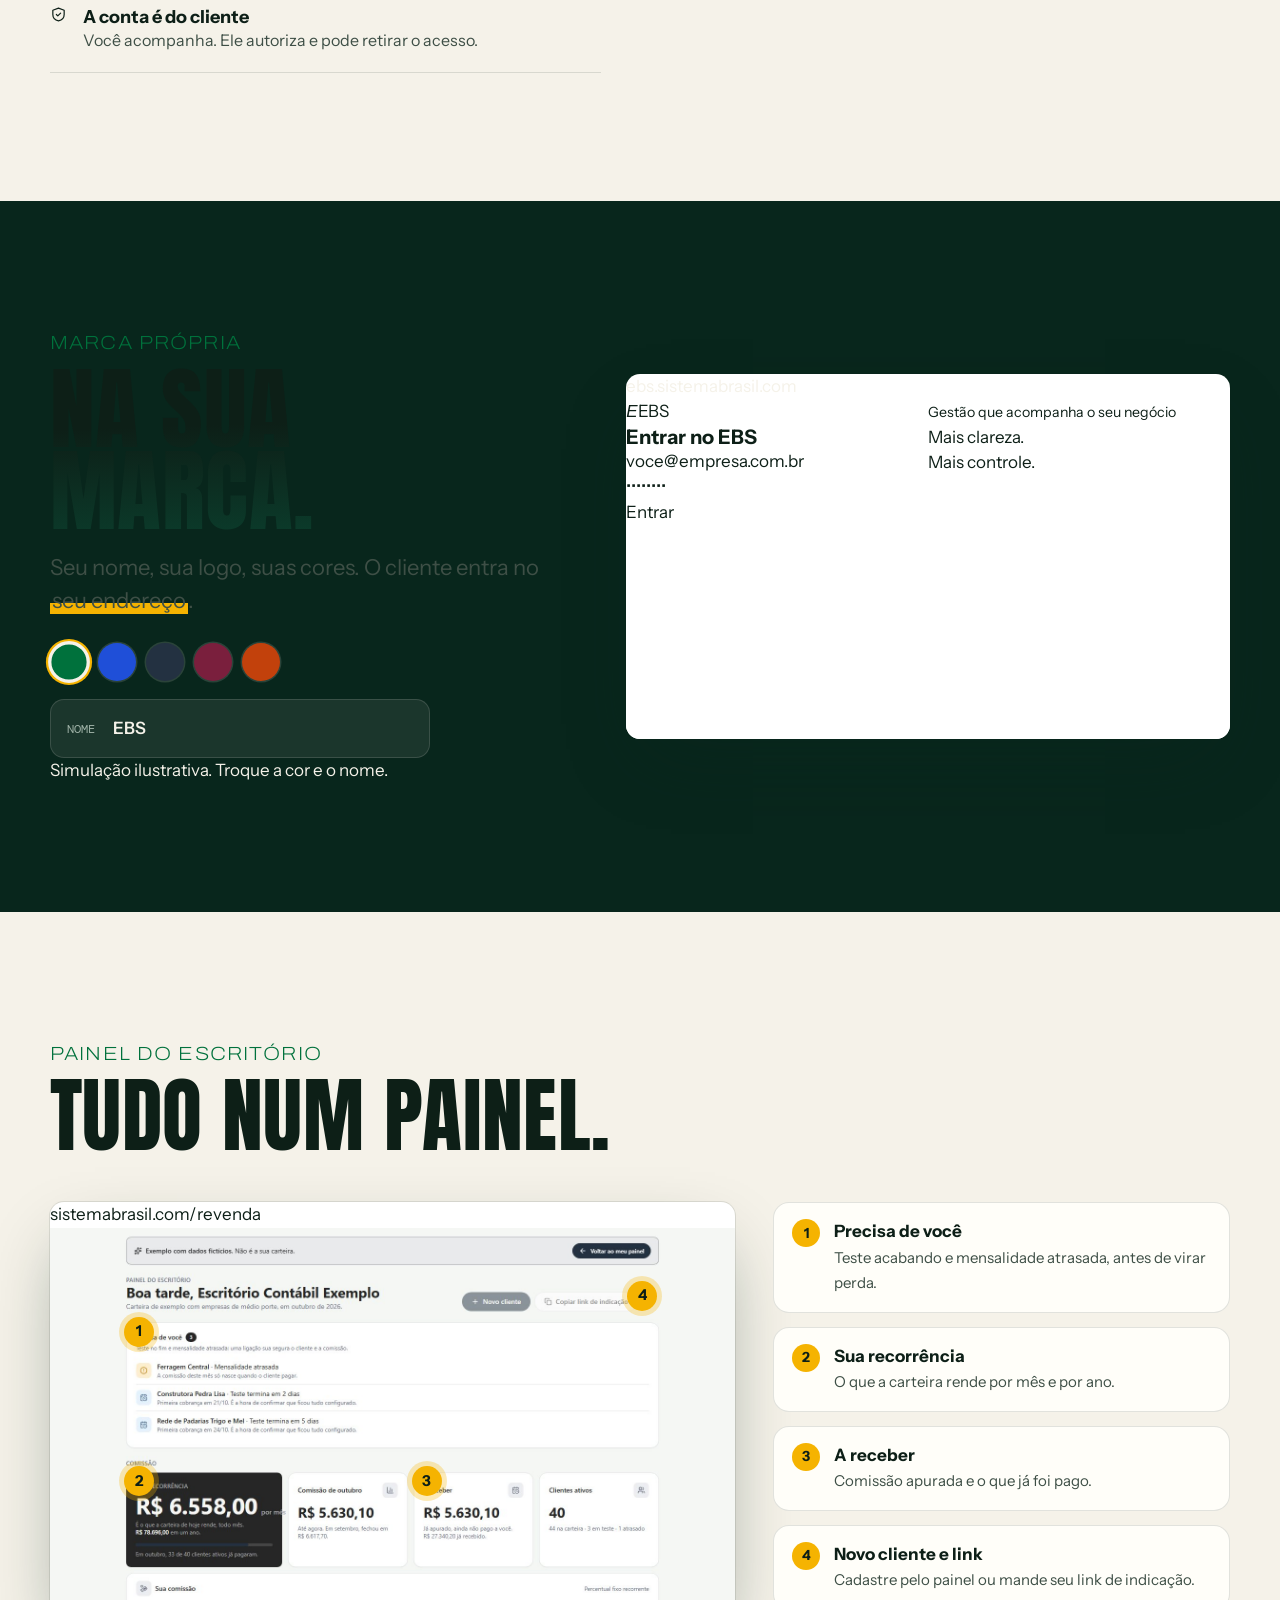
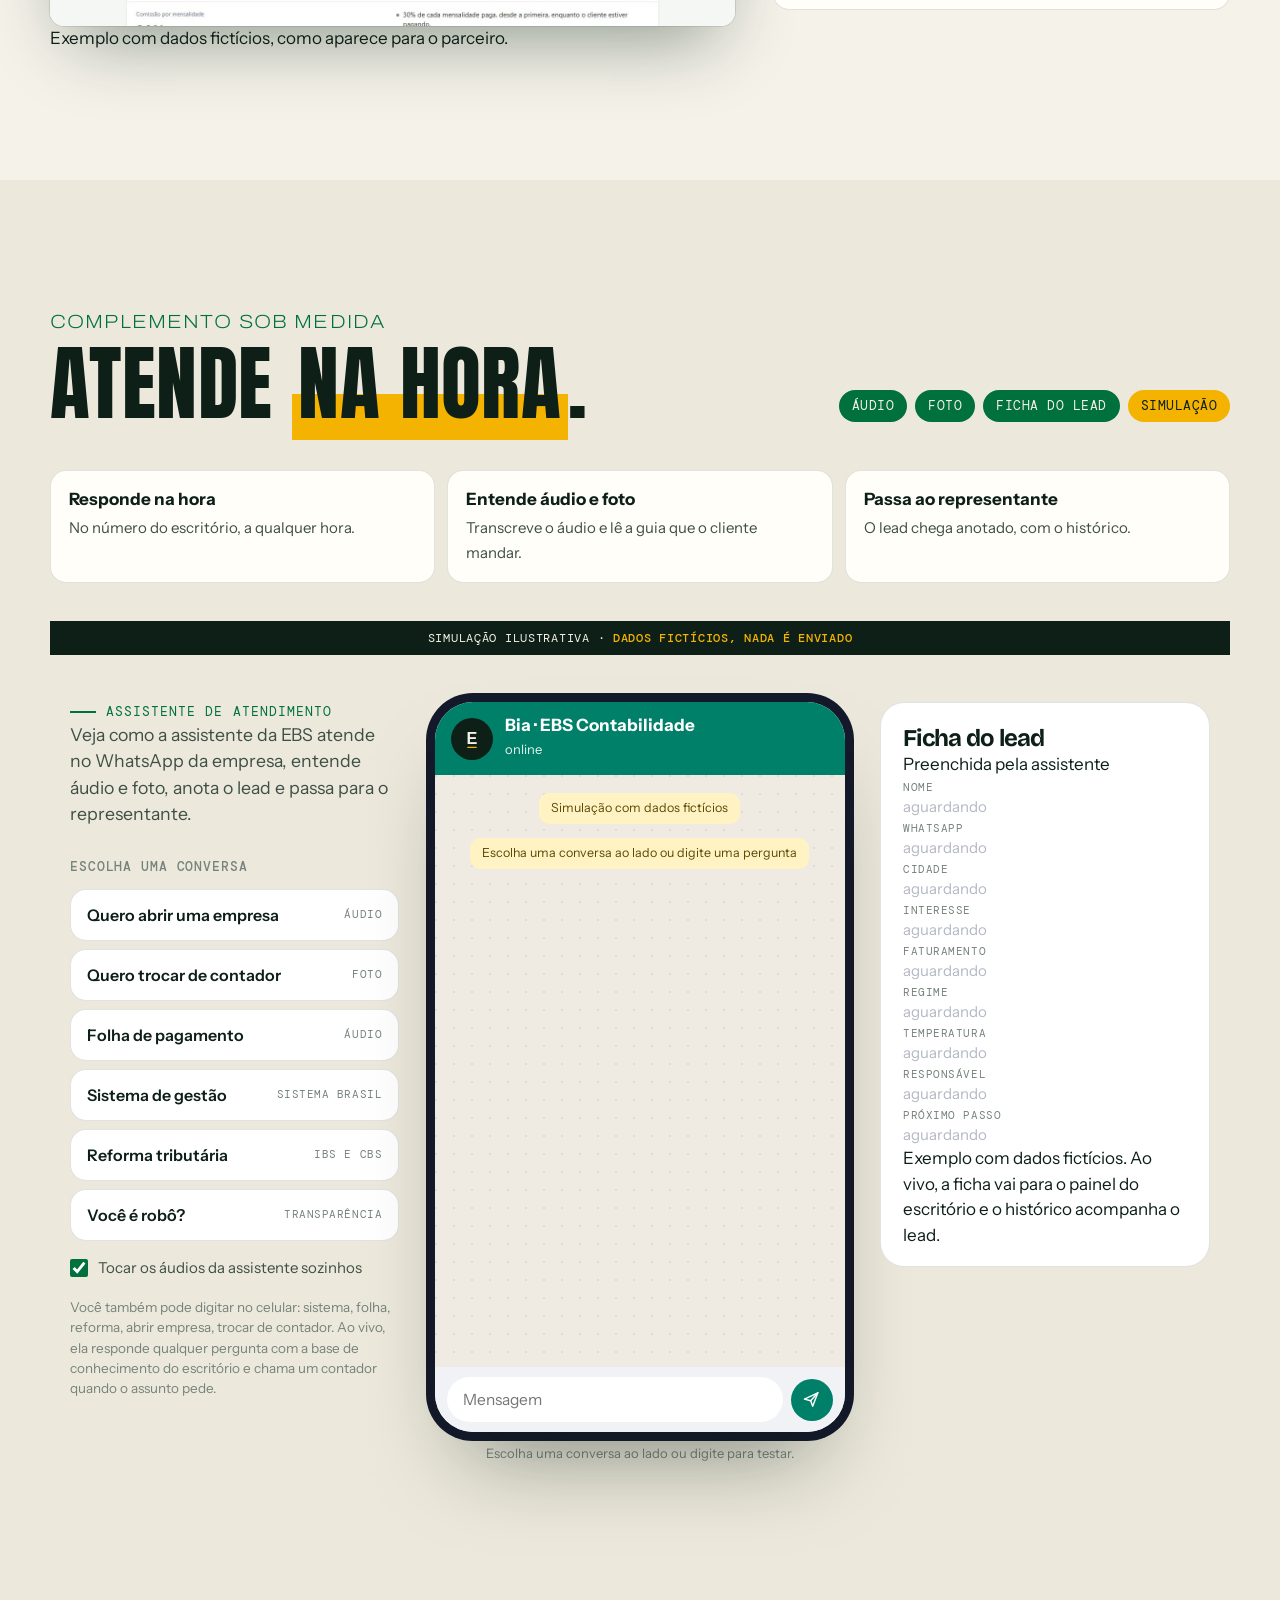
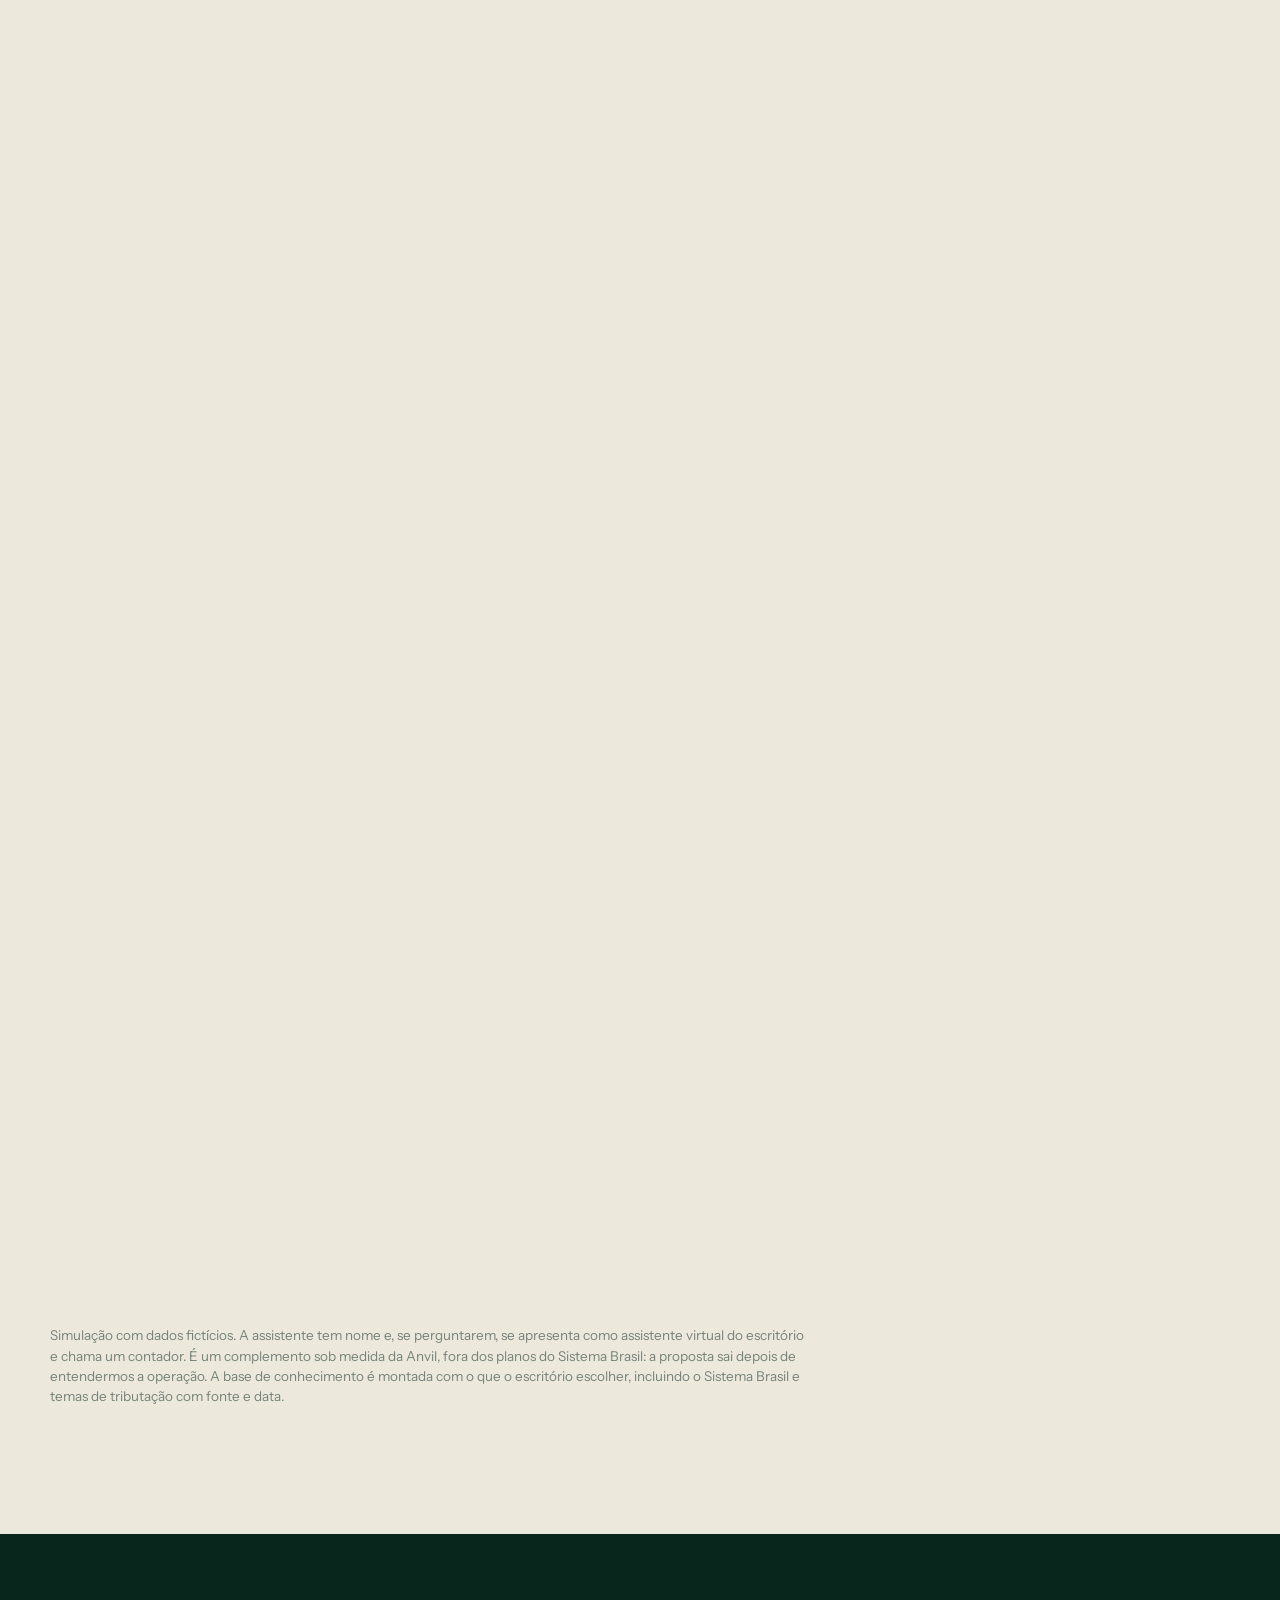
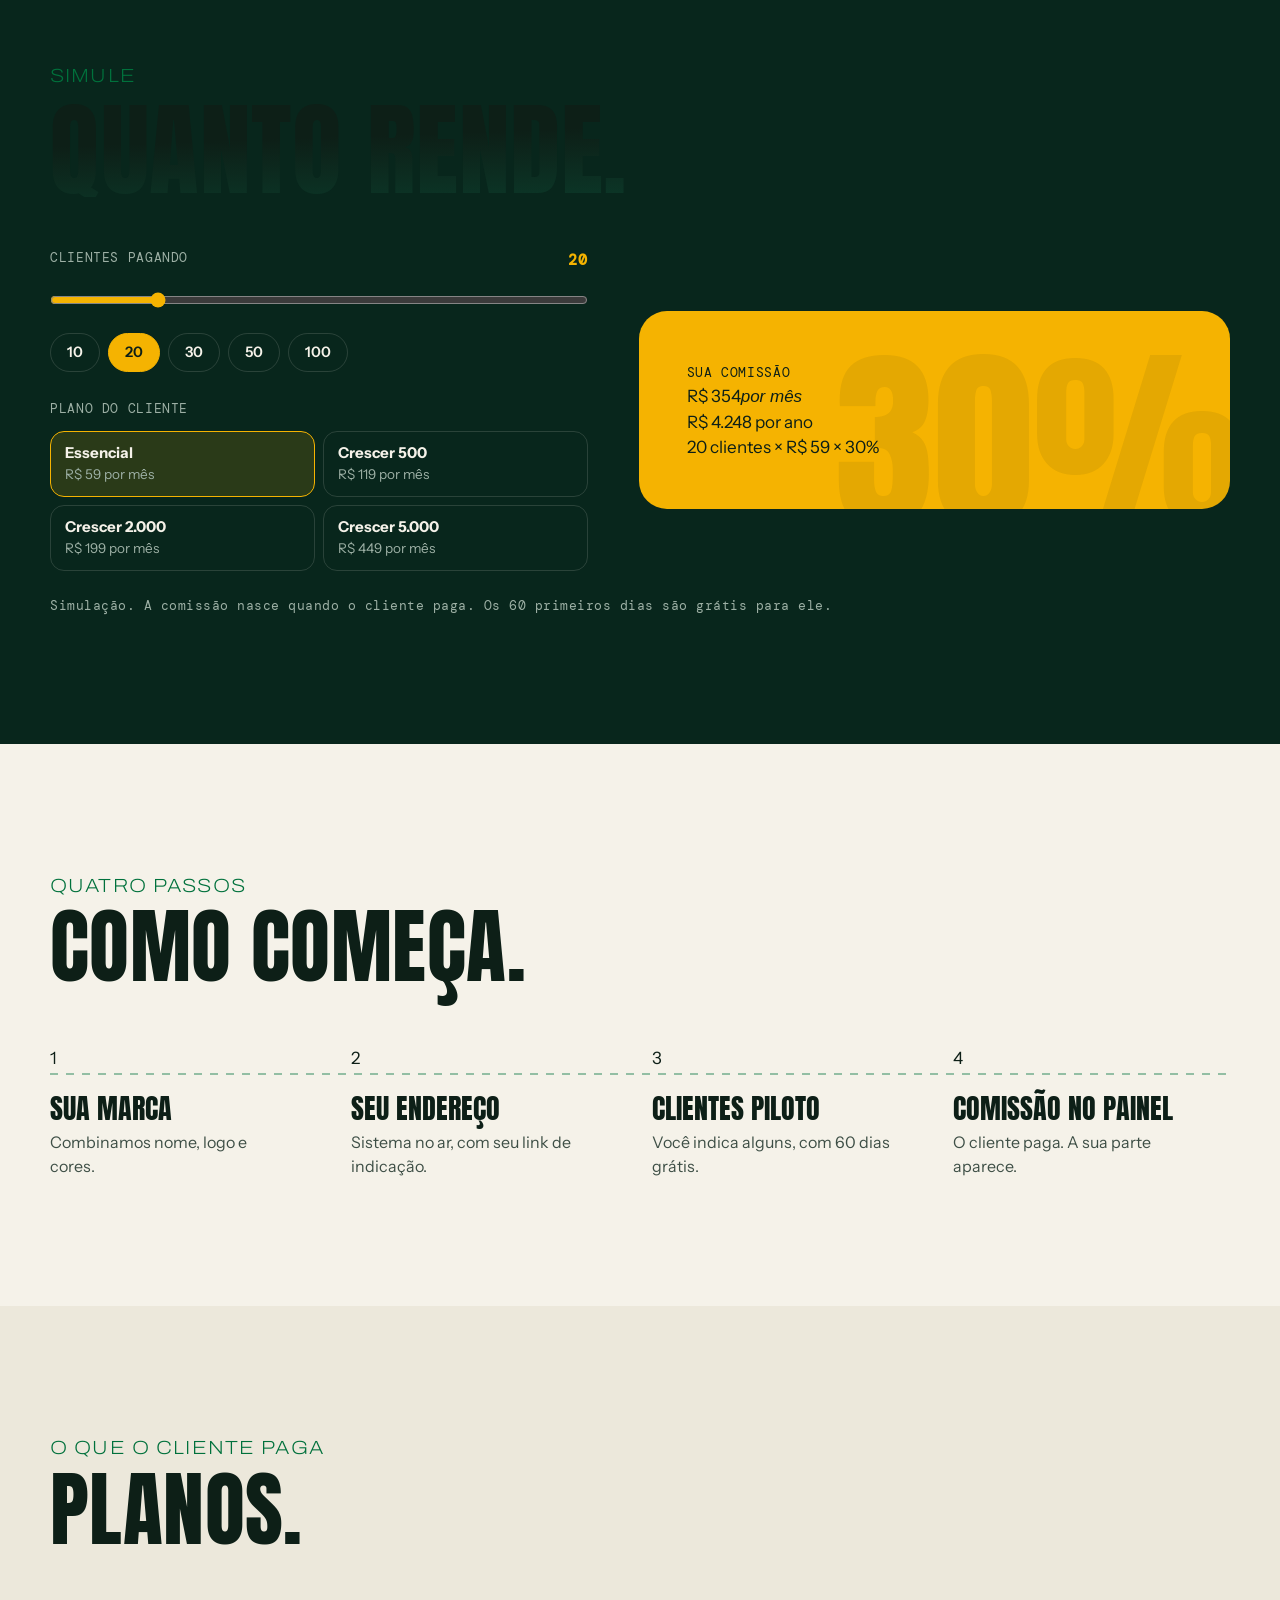
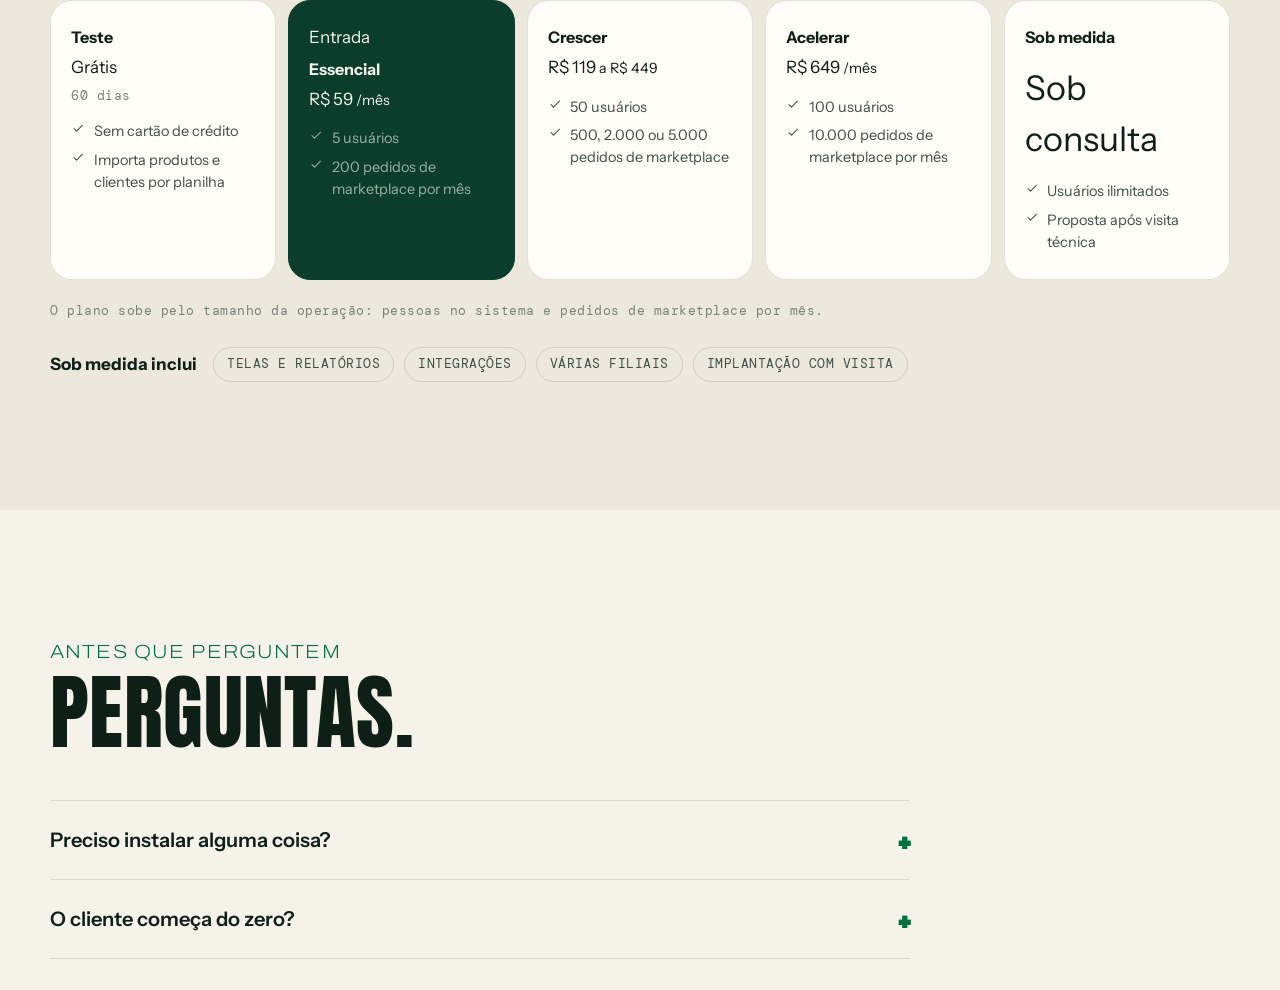
==== commit 6ae114f0: "Assistente sem emoji" ====
--- a/apresentacao/index.html
+++ b/apresentacao/index.html
@@ -38,23 +38,23 @@
 
 /* tipografia */
 .fina{font-family:var(--fina);font-weight:200;font-stretch:112%;text-transform:uppercase;letter-spacing:.06em;color:var(--g);font-size:clamp(14px,1.6vw,19px)}
-.dark .fina{color:var(--y)}
+.dark.fina{color:var(--y)}
 .mega{font-family:var(--display);text-transform:uppercase;line-height:.92;padding-top:.12em;font-weight:400;letter-spacing:.005em;font-size:clamp(54px,10vw,148px);background:linear-gradient(178deg,var(--ink) 38%,var(--g2) 100%);-webkit-background-clip:text;background-clip:text;color:transparent}
-.dark .mega{background:linear-gradient(178deg,var(--paper-d) 30%,var(--y) 100%);-webkit-background-clip:text;background-clip:text}
+.dark.mega{background:linear-gradient(178deg,var(--paper-d) 30%,var(--y) 100%);-webkit-background-clip:text;background-clip:text}
 .h2{font-family:var(--display);text-transform:uppercase;line-height:.95;padding-top:.1em;font-weight:400;font-size:clamp(40px,6.4vw,84px);letter-spacing:.005em}
 .lead{font-size:clamp(18px,2vw,22px);color:var(--ink2);max-width:34ch;margin-top:18px}
-.dark .lead{color:var(--muted-d)}
-.hl{background:linear-gradient(transparent 58%,var(--y) 58% 92%,transparent 92%);background-size:0 100%;background-repeat:no-repeat;transition:background-size .9s .25s cubic-bezier(.2,.7,.2,1);padding:0 .08em}
-.in .hl,.hl.in{background-size:100% 100%}
-.no-js .hl,html:not(.js) .hl{background-size:100% 100%}
-.dark .hl{background:linear-gradient(transparent 58%,rgba(245,179,1,.55) 58% 92%,transparent 92%);background-size:0 100%;background-repeat:no-repeat}
-.dark .in .hl,.dark .hl.in{background-size:100% 100%}
+.dark.lead{color:var(--muted-d)}
+.hl{background:linear-gradient(transparent 58%,var(--y) 58% 92%,transparent 92%);background-size:0 100%;background-repeat:no-repeat;transition:background-size.9s.25s cubic-bezier(.2,.7,.2,1);padding:0.08em}
+.in.hl,.hl.in{background-size:100% 100%}
+.no-js.hl,html:not(.js).hl{background-size:100% 100%}
+.dark.hl{background:linear-gradient(transparent 58%,rgba(245,179,1,.55) 58% 92%,transparent 92%);background-size:0 100%;background-repeat:no-repeat}
+.dark.in.hl,.dark.hl.in{background-size:100% 100%}
 .mono{font-family:var(--mono);font-size:12.5px;letter-spacing:.04em;color:var(--muted)}
 .ic{width:1em;height:1em;stroke:currentColor;fill:none;stroke-width:1.7;stroke-linecap:round;stroke-linejoin:round;flex:none}
 
 /* revelar */
-.js .rv{opacity:0;transform:translateY(26px);transition:opacity .8s cubic-bezier(.2,.7,.2,1),transform .8s cubic-bezier(.2,.7,.2,1);transition-delay:var(--d,0s)}
-.js .rv.in{opacity:1;transform:none}
+.js.rv{opacity:0;transform:translateY(26px);transition:opacity.8s cubic-bezier(.2,.7,.2,1),transform.8s cubic-bezier(.2,.7,.2,1);transition-delay:var(--d,0s)}
+.js.rv.in{opacity:1;transform:none}
 
 /* barra de progresso e navegação */
 #prog{position:fixed;left:0;top:0;height:3px;width:0;background:var(--y);z-index:60}
@@ -75,31 +75,31 @@
 
 /* janela de navegador */
 .win{background:#fff;border-radius:14px;overflow:hidden;box-shadow:0 30px 70px -20px rgba(8,38,28,.45),0 0 0 1px rgba(13,31,23,.1)}
-.win .bar{height:34px;background:#E9E6DC;display:flex;align-items:center;gap:6px;padding:0 12px;border-bottom:1px solid rgba(13,31,23,.1)}
-.win .bar i{width:10px;height:10px;border-radius:50%;background:#C9C5B7}
-.win .bar i:nth-child(1){background:#E26B5A}.win .bar i:nth-child(2){background:#E7B84A}.win .bar i:nth-child(3){background:#6DB56A}
-.win .bar .url{margin-left:10px;flex:1;max-width:340px;background:#F7F5EE;border-radius:99px;height:21px;line-height:21px;padding:0 12px;font-family:var(--mono);font-size:11px;color:var(--muted);overflow:hidden;white-space:nowrap;text-overflow:ellipsis}
+.win.bar{height:34px;background:#E9E6DC;display:flex;align-items:center;gap:6px;padding:0 12px;border-bottom:1px solid rgba(13,31,23,.1)}
+.win.bar i{width:10px;height:10px;border-radius:50%;background:#C9C5B7}
+.win.bar i:nth-child(1){background:#E26B5A}.win.bar i:nth-child(2){background:#E7B84A}.win.bar i:nth-child(3){background:#6DB56A}
+.win.bar.url{margin-left:10px;flex:1;max-width:340px;background:#F7F5EE;border-radius:99px;height:21px;line-height:21px;padding:0 12px;font-family:var(--mono);font-size:11px;color:var(--muted);overflow:hidden;white-space:nowrap;text-overflow:ellipsis}
 .win img{width:100%;height:auto}
 
 /* capa */
 #capa{min-height:100svh;display:flex;align-items:center;padding:clamp(40px,6vw,80px) 0 clamp(60px,8vw,100px);background:radial-gradient(900px 520px at 78% 30%,rgba(245,179,1,.22),transparent 60%),radial-gradient(circle at 1px 1px,rgba(13,31,23,.1) 1px,transparent 1.4px) 0 0/22px 22px,var(--bg);overflow:hidden}
-#capa .wrap{display:grid;grid-template-columns:1.02fr .98fr;gap:clamp(24px,4vw,64px);align-items:center}
+#capa.wrap{display:grid;grid-template-columns:1.02fr.98fr;gap:clamp(24px,4vw,64px);align-items:center}
 .marca{display:flex;align-items:center;gap:12px;margin-bottom:clamp(28px,5vw,60px)}
 .marca svg{width:46px;height:46px}
 .marca b{font-family:var(--fina);font-stretch:112%;font-weight:300;letter-spacing:.2em;font-size:14px;text-transform:uppercase;line-height:1.15}
 .marca b em{font-style:normal;font-weight:700;display:block;letter-spacing:.18em}
-#capa .mega{margin:14px 0 22px;line-height:1.04}
-#capa .mega span{display:block}
+#capa.mega{margin:14px 0 22px;line-height:1.04}
+#capa.mega span{display:block}
 .ficha{display:inline-flex;flex-wrap:wrap;gap:8px 18px;align-items:center;margin-top:30px;padding:12px 18px;border:1px solid var(--line);border-radius:99px;background:rgba(255,254,249,.7);font-size:15px}
 .ficha b{font-weight:600}
-.ficha .mono{font-size:12px}
+.ficha.mono{font-size:12px}
 .go{display:inline-flex;align-items:center;gap:10px;margin-top:26px;background:var(--ink);color:var(--paper-d);padding:15px 24px;border-radius:99px;text-decoration:none;font-weight:600;font-size:16px;transition:.25s}
 .go:hover{background:var(--g)}
-.go .ic{font-size:18px}
+.go.ic{font-size:18px}
 .stack{position:relative;aspect-ratio:1.12/1}
-.stack .win{position:absolute}
-.stack .s1{left:-2%;top:2%;width:102%;transform:rotate(-2.2deg);animation:flut 7s ease-in-out infinite}
-.stack .s2{right:-5%;bottom:-2%;width:68%;transform:rotate(2.4deg);animation:flut 8s -3s ease-in-out infinite}
+.stack.win{position:absolute}
+.stack.s1{left:-2%;top:2%;width:102%;transform:rotate(-2.2deg);animation:flut 7s ease-in-out infinite}
+.stack.s2{right:-5%;bottom:-2%;width:68%;transform:rotate(2.4deg);animation:flut 8s -3s ease-in-out infinite}
 @keyframes flut{50%{translate:0 -10px}}
 .badge{position:absolute;z-index:3;background:var(--y);color:var(--ink);border-radius:18px;padding:12px 18px;box-shadow:0 18px 40px -12px rgba(0,0,0,.4);font-weight:600;line-height:1.15}
 .badge strong{display:block;font-family:var(--display);font-weight:400;font-size:44px;line-height:1;letter-spacing:.01em}
@@ -107,14 +107,14 @@
 .badge.b1{left:-2%;bottom:14%;transform:rotate(-4deg)}
 .badge.b2{right:2%;top:-2%;background:var(--g);color:#fff;transform:rotate(3deg)}
 .badge.b2 strong{font-size:34px}
-@media (max-width:900px){#capa .wrap{grid-template-columns:1fr}.stack{margin-top:18px}}
+@media (max-width:900px){#capa.wrap{grid-template-columns:1fr}.stack{margin-top:18px}}
 
 /* ideia */
-#ideia .wrap>.h2{max-width:14ch}
+#ideia.wrap>.h2{max-width:14ch}
 .tres{display:grid;grid-template-columns:repeat(3,1fr);gap:clamp(14px,2vw,26px);margin-top:clamp(36px,5vw,64px)}
 .tres article{position:relative;background:var(--card);border:1px solid var(--line);border-radius:var(--r);padding:30px 28px 32px;overflow:hidden}
-.tres .num{font-family:var(--display);font-size:clamp(88px,10vw,140px);line-height:.85;color:transparent;-webkit-text-stroke:1.5px var(--g);position:absolute;right:16px;top:10px;opacity:.35}
-.tres .ico{width:54px;height:54px;border-radius:16px;background:var(--g);color:var(--y);display:grid;place-items:center;font-size:27px}
+.tres.num{font-family:var(--display);font-size:clamp(88px,10vw,140px);line-height:.85;color:transparent;-webkit-text-stroke:1.5px var(--g);position:absolute;right:16px;top:10px;opacity:.35}
+.tres.ico{width:54px;height:54px;border-radius:16px;background:var(--g);color:var(--y);display:grid;place-items:center;font-size:27px}
 .tres h3{font-family:var(--display);font-weight:400;text-transform:uppercase;font-size:38px;line-height:1;margin:44px 0 10px;letter-spacing:.01em}
 .tres p{color:var(--ink2);max-width:26ch}
 @media (max-width:860px){.tres{grid-template-columns:1fr}.tres h3{margin-top:30px}}
@@ -124,7 +124,7 @@
 .mods{display:grid;grid-template-columns:repeat(5,1fr);gap:10px;margin-bottom:clamp(28px,4vw,48px)}
 .mods div{display:flex;align-items:center;gap:12px;background:var(--card);border:1px solid var(--line);border-radius:16px;padding:14px 16px;font-weight:600;font-size:15.5px;transition:.25s}
 .mods div:hover{transform:translateY(-3px);border-color:var(--g)}
-.mods .ic{font-size:24px;color:var(--g)}
+.mods.ic{font-size:24px;color:var(--g)}
 .chips{display:flex;flex-wrap:wrap;gap:8px}
 .chip{font-family:var(--mono);font-size:12.5px;letter-spacing:.04em;padding:7px 13px;border-radius:99px;background:var(--g);color:var(--paper-d);text-transform:uppercase}
 .chip.y{background:var(--y);color:var(--ink)}
@@ -133,17 +133,17 @@
 .viewer{display:grid;grid-template-columns:230px 1fr;gap:clamp(18px,3vw,36px);align-items:start}
 .tabs{display:flex;flex-direction:column;gap:8px}
 .tabs button{display:flex;align-items:center;gap:12px;text-align:left;padding:15px 18px;border-radius:16px;border:1px solid var(--line);background:var(--card);font-weight:600;font-size:16px;position:relative;overflow:hidden;transition:.25s}
-.tabs button .ic{font-size:21px;color:var(--g)}
+.tabs button.ic{font-size:21px;color:var(--g)}
 .tabs button.on{background:var(--g2);color:var(--paper-d);border-color:var(--g2)}
-.tabs button.on .ic{color:var(--y)}
+.tabs button.on.ic{color:var(--y)}
 .tabs button i{position:absolute;left:0;bottom:0;height:3px;width:0;background:var(--y)}
 .tabs button.on i{animation:fill 6s linear forwards}
-.viewer.parou .tabs button.on i{animation:none;width:100%}
+.viewer.parou.tabs button.on i{animation:none;width:100%}
 @keyframes fill{to{width:100%}}
 .tela{display:grid}
-.tela figure{grid-area:1/1;transition:opacity .5s;min-width:0}
+.tela figure{grid-area:1/1;transition:opacity.5s;min-width:0}
 .tela figure.off{opacity:0;pointer-events:none;visibility:hidden}
-.tela .win img{aspect-ratio:1.62;object-fit:cover;object-position:top left}
+.tela.win img{aspect-ratio:1.62;object-fit:cover;object-position:top left}
 .tela figcaption{margin-top:14px;font-size:16px;color:var(--ink2)}
 .tela figcaption b{color:var(--ink)}
 @media (max-width:900px){.viewer{grid-template-columns:1fr}.tabs{flex-direction:row;flex-wrap:wrap}.tabs button{flex:1 1 44%;padding:12px 14px;font-size:15px}}
@@ -153,11 +153,11 @@
 .lista{display:flex;flex-direction:column;margin-top:34px}
 .lista li{list-style:none;display:flex;gap:16px;padding:18px 0;border-top:1px solid var(--line)}
 .lista li:last-child{border-bottom:1px solid var(--line)}
-.lista .ic{font-size:26px;color:var(--g);margin-top:2px}
+.lista.ic{font-size:26px;color:var(--g);margin-top:2px}
 .lista b{display:block;font-size:18px;line-height:1.25}
 .lista span{color:var(--ink2);font-size:16px}
-.rot .win{transform:rotate(1.2deg)}
-.rot .win+.nota{margin-top:16px;font-size:14px;color:var(--muted)}
+.rot.win{transform:rotate(1.2deg)}
+.rot.win+.nota{margin-top:16px;font-size:14px;color:var(--muted)}
 @media (max-width:900px){.rot{grid-template-columns:1fr}}
 
 /* marca branca */
@@ -169,23 +169,23 @@
 .nome-in label{font-family:var(--mono);font-size:12px;color:var(--muted-d);text-transform:uppercase;white-space:nowrap}
 .nome-in input{flex:1;min-width:0;background:transparent;border:0;color:var(--paper-d);font:inherit;font-weight:600;padding:12px 8px;outline:none}
 .mock{display:grid;grid-template-columns:1fr 1fr;min-height:340px;background:#fff;color:var(--ink)}
-.mock .f{padding:26px 26px 22px;display:flex;flex-direction:column;gap:10px;justify-content:center}
-.mock .lg{display:flex;align-items:center;gap:9px;font-weight:700;font-size:14px;margin-bottom:12px}
-.mock .lg i{width:30px;height:30px;border-radius:9px;background:var(--brand);color:#fff;display:grid;place-items:center;font-style:normal;font-family:var(--display);font-size:17px;transition:background .3s}
+.mock.f{padding:26px 26px 22px;display:flex;flex-direction:column;gap:10px;justify-content:center}
+.mock.lg{display:flex;align-items:center;gap:9px;font-weight:700;font-size:14px;margin-bottom:12px}
+.mock.lg i{width:30px;height:30px;border-radius:9px;background:var(--brand);color:#fff;display:grid;place-items:center;font-style:normal;font-family:var(--display);font-size:17px;transition:background.3s}
 .mock h4{font-size:20px;line-height:1.2}
-.mock .campo{height:34px;border:1px solid #D9DCD7;border-radius:9px;background:#FBFBF9;font-size:12px;color:#9AA39E;display:flex;align-items:center;padding:0 11px}
-.mock .btn{height:36px;border-radius:99px;background:var(--brand);color:#fff;font-weight:600;font-size:13px;display:grid;place-items:center;transition:background .3s;margin-top:4px}
-.mock .lado{background:var(--brand);color:#fff;padding:26px;display:flex;flex-direction:column;justify-content:flex-end;gap:6px;position:relative;overflow:hidden;transition:background .3s}
-.mock .lado::before{content:"";position:absolute;inset:0;background:linear-gradient(160deg,rgba(0,0,0,.05),rgba(0,0,0,.45))}
-.mock .lado *{position:relative}
-.mock .lado small{font-family:var(--mono);font-size:10.5px;letter-spacing:.06em;text-transform:uppercase;opacity:.8}
-.mock .lado p{font-family:var(--display);font-size:25px;line-height:1.08;text-transform:uppercase}
-.wl .mini{margin-top:12px;font-size:13px;color:var(--muted-d)}
-@media (max-width:900px){.wl{grid-template-columns:1fr}.mock{grid-template-columns:1fr}.mock .lado{display:none}}
+.mock.campo{height:34px;border:1px solid #D9DCD7;border-radius:9px;background:#FBFBF9;font-size:12px;color:#9AA39E;display:flex;align-items:center;padding:0 11px}
+.mock.btn{height:36px;border-radius:99px;background:var(--brand);color:#fff;font-weight:600;font-size:13px;display:grid;place-items:center;transition:background.3s;margin-top:4px}
+.mock.lado{background:var(--brand);color:#fff;padding:26px;display:flex;flex-direction:column;justify-content:flex-end;gap:6px;position:relative;overflow:hidden;transition:background.3s}
+.mock.lado::before{content:"";position:absolute;inset:0;background:linear-gradient(160deg,rgba(0,0,0,.05),rgba(0,0,0,.45))}
+.mock.lado *{position:relative}
+.mock.lado small{font-family:var(--mono);font-size:10.5px;letter-spacing:.06em;text-transform:uppercase;opacity:.8}
+.mock.lado p{font-family:var(--display);font-size:25px;line-height:1.08;text-transform:uppercase}
+.wl.mini{margin-top:12px;font-size:13px;color:var(--muted-d)}
+@media (max-width:900px){.wl{grid-template-columns:1fr}.mock{grid-template-columns:1fr}.mock.lado{display:none}}
 
 /* painel */
 .pn{display:grid;grid-template-columns:1.5fr 1fr;gap:clamp(20px,3vw,44px);align-items:start}
-.pn .win{position:relative}
+.pn.win{position:relative}
 .pin{position:absolute;width:30px;height:30px;border-radius:50%;background:var(--y);color:var(--ink);font-weight:700;font-size:15px;display:grid;place-items:center;box-shadow:0 0 0 5px rgba(245,179,1,.28);transform:translate(-50%,-50%);animation:pulsa 2.4s infinite}
 @keyframes pulsa{50%{box-shadow:0 0 0 10px rgba(245,179,1,.08)}}
 .legenda{display:flex;flex-direction:column;gap:14px}
@@ -193,7 +193,7 @@
 .legenda i{flex:none;width:28px;height:28px;border-radius:50%;background:var(--y);display:grid;place-items:center;font-style:normal;font-weight:700;font-size:14px}
 .legenda b{display:block;font-size:17px}
 .legenda span{color:var(--ink2);font-size:15px}
-.pn .nota{margin-top:12px;font-size:13.5px;color:var(--muted)}
+.pn.nota{margin-top:12px;font-size:13.5px;color:var(--muted)}
 @media (max-width:980px){.pn{grid-template-columns:1fr}}
 
 /* assistente */
@@ -222,34 +222,34 @@
 .res{background:var(--y);color:var(--ink);border-radius:28px;padding:clamp(28px,4vw,48px);position:relative;overflow:hidden}
 .res::after{content:"30%";position:absolute;right:-14px;bottom:-34px;font-family:var(--display);font-size:200px;line-height:1;color:rgba(13,31,23,.07)}
 .res small{font-family:var(--mono);font-size:12.5px;text-transform:uppercase;letter-spacing:.05em}
-.res .big{font-family:var(--display);font-size:clamp(54px,7.4vw,104px);line-height:1;margin:6px 0 4px;letter-spacing:.005em}
-.res .big em{font-style:normal;font-family:var(--sans);font-weight:600;font-size:22px;margin-left:8px;white-space:nowrap}
-.res .ano{font-size:20px;font-weight:600}
-.res .conta{margin-top:18px;padding-top:16px;border-top:1px solid rgba(13,31,23,.2);font-size:14.5px}
+.res.big{font-family:var(--display);font-size:clamp(54px,7.4vw,104px);line-height:1;margin:6px 0 4px;letter-spacing:.005em}
+.res.big em{font-style:normal;font-family:var(--sans);font-weight:600;font-size:22px;margin-left:8px;white-space:nowrap}
+.res.ano{font-size:20px;font-weight:600}
+.res.conta{margin-top:18px;padding-top:16px;border-top:1px solid rgba(13,31,23,.2);font-size:14.5px}
 @media (max-width:900px){.calc{grid-template-columns:1fr}}
 
 /* como começa */
 .passos{display:grid;grid-template-columns:repeat(4,1fr);gap:clamp(12px,2vw,24px);margin-top:clamp(34px,5vw,60px);position:relative}
 .passos::before{content:"";position:absolute;left:0;right:0;top:27px;height:2px;background:repeating-linear-gradient(90deg,var(--g) 0 8px,transparent 8px 16px);opacity:.4}
 .passos article{position:relative}
-.passos .n{width:54px;height:54px;border-radius:50%;background:var(--g);color:var(--y);font-family:var(--display);font-size:26px;display:grid;place-items:center;position:relative;z-index:1;box-shadow:0 0 0 8px var(--bg)}
+.passos.n{width:54px;height:54px;border-radius:50%;background:var(--g);color:var(--y);font-family:var(--display);font-size:26px;display:grid;place-items:center;position:relative;z-index:1;box-shadow:0 0 0 8px var(--bg)}
 .passos h3{font-family:var(--display);font-weight:400;font-size:28px;text-transform:uppercase;line-height:1.02;margin:22px 0 8px}
 .passos p{color:var(--ink2);font-size:16px;max-width:22ch}
-@media (max-width:860px){.passos{grid-template-columns:1fr 1fr;row-gap:34px}.passos::before{display:none}.passos .n{box-shadow:none}}
+@media (max-width:860px){.passos{grid-template-columns:1fr 1fr;row-gap:34px}.passos::before{display:none}.passos.n{box-shadow:none}}
 
 /* planos */
 .planos{display:grid;grid-template-columns:repeat(5,1fr);gap:12px;margin-top:clamp(30px,4vw,52px)}
 .pc{background:var(--card);border:1px solid var(--line);border-radius:var(--r);padding:24px 20px 26px;display:flex;flex-direction:column;gap:6px;position:relative}
 .pc.dest{background:var(--g2);color:var(--paper-d);border-color:var(--g2)}
-.pc .tag{position:absolute;top:-12px;left:18px;background:var(--y);color:var(--ink);font-family:var(--mono);font-size:11px;text-transform:uppercase;letter-spacing:.05em;padding:4px 10px;border-radius:99px;font-weight:500}
+.pc.tag{position:absolute;top:-12px;left:18px;background:var(--y);color:var(--ink);font-family:var(--mono);font-size:11px;text-transform:uppercase;letter-spacing:.05em;padding:4px 10px;border-radius:99px;font-weight:500}
 .pc h3{font-size:16px;font-weight:700}
-.pc .pr{font-family:var(--display);font-size:46px;line-height:1.02;margin:6px 0 2px}
-.pc .pr small{font-family:var(--sans);font-size:14px;font-weight:500;opacity:.7}
+.pc.pr{font-family:var(--display);font-size:46px;line-height:1.02;margin:6px 0 2px}
+.pc.pr small{font-family:var(--sans);font-size:14px;font-weight:500;opacity:.7}
 .pc ul{list-style:none;margin-top:10px;display:flex;flex-direction:column;gap:7px;font-size:14.5px;color:var(--ink2)}
 .pc.dest ul{color:var(--muted-d)}
 .pc li{display:flex;gap:8px;align-items:flex-start}
-.pc li .ic{font-size:16px;color:var(--g);margin-top:3px}
-.pc.dest li .ic{color:var(--y)}
+.pc li.ic{font-size:16px;color:var(--g);margin-top:3px}
+.pc.dest li.ic{color:var(--y)}
 @media (max-width:1100px){.planos{grid-template-columns:repeat(2,1fr)}.pc{padding-top:28px}}
 @media (max-width:560px){.planos{grid-template-columns:1fr}}
 .sob{margin-top:26px;display:flex;gap:10px;flex-wrap:wrap;align-items:center}
@@ -267,17 +267,17 @@
 
 /* fecho */
 #fim{padding:clamp(90px,12vw,170px) 0 clamp(60px,8vw,100px);overflow:hidden}
-#fim .mega{font-size:clamp(50px,9.4vw,138px)}
-#fim .mega span{display:block}
-#fim .lead{max-width:44ch}
+#fim.mega{font-size:clamp(50px,9.4vw,138px)}
+#fim.mega span{display:block}
+#fim.lead{max-width:44ch}
 .cta{display:inline-flex;align-items:center;gap:12px;margin-top:30px;background:var(--y);color:var(--ink);padding:17px 28px;border-radius:99px;text-decoration:none;font-weight:700;font-size:17px;transition:.25s}
 .cta:hover{background:var(--y2);transform:translateY(-2px)}
-.cta .ic{font-size:20px}
+.cta.ic{font-size:20px}
 .rodape{margin-top:clamp(50px,7vw,90px);padding-top:22px;border-top:1px solid var(--line-d);display:flex;justify-content:space-between;gap:16px;flex-wrap:wrap;font-size:13.5px;color:var(--muted-d)}
-.rodape .marca{margin:0}
-.rodape .marca svg{width:34px;height:34px}
-.rodape .marca b{color:var(--paper-d);font-size:12px}
-@media (prefers-reduced-motion:reduce){*{animation:none!important;transition:none!important}.js .rv{opacity:1;transform:none}.hl{background-size:100% 100%}}
+.rodape.marca{margin:0}
+.rodape.marca svg{width:34px;height:34px}
+.rodape.marca b{color:var(--paper-d);font-size:12px}
+@media (prefers-reduced-motion:reduce){*{animation:none!important;transition:none!important}.js.rv{opacity:1;transform:none}.hl{background-size:100% 100%}}
 </style>
 </head>
 <body>
@@ -515,7 +515,7 @@
 .fina{font-family:var(--mono);font-size:13px;letter-spacing:.08em;text-transform:uppercase;color:var(--blue);display:flex;align-items:center;gap:10px}
 .fina::before{content:&quot;&quot;;width:26px;height:2px;background:currentColor}
 h1{font-family:var(--display);font-weight:800;letter-spacing:-.04em;line-height:.96;font-size:clamp(40px,5vw,68px);margin:16px 0 18px}
-h1 em{font-style:normal;background:linear-gradient(transparent 60%,var(--lime) 60% 93%,transparent 93%);padding:0 .06em}
+h1 em{font-style:normal;background:linear-gradient(transparent 60%,var(--lime) 60% 93%,transparent 93%);padding:0.06em}
 .lead{color:var(--ink2);font-size:clamp(17px,1.5vw,20px);max-width:34ch}
 .cen{margin-top:30px}
 .cen h2{font-family:var(--mono);font-size:12.5px;letter-spacing:.07em;text-transform:uppercase;color:var(--muted);font-weight:500;margin-bottom:12px}
@@ -538,11 +538,11 @@
 .p-top span{font-size:13px;opacity:.9}
 .chat{flex:1;overflow-y:auto;padding:14px 12px;background:var(--wa-bg);background-image:radial-gradient(circle at 1px 1px,rgba(13,31,23,.07) 1px,transparent 1.5px);background-size:18px 18px;display:flex;flex-direction:column;gap:6px;scroll-behavior:smooth}
 .sys{align-self:center;background:#FFF3C4;color:#5b4a00;font-size:12.5px;padding:6px 12px;border-radius:10px;text-align:center;max-width:92%;margin:4px 0}
-.m{max-width:84%;padding:7px 10px 5px;border-radius:10px;font-size:15.5px;line-height:1.38;box-shadow:0 1px 1px rgba(13,31,23,.12);animation:entra .28s ease both;word-wrap:break-word}
+.m{max-width:84%;padding:7px 10px 5px;border-radius:10px;font-size:15.5px;line-height:1.38;box-shadow:0 1px 1px rgba(13,31,23,.12);animation:entra.28s ease both;word-wrap:break-word}
 @keyframes entra{from{opacity:0;transform:translateY(8px)}}
 .m.b{align-self:flex-start;background:#fff;border-top-left-radius:2px}
 .m.c{align-self:flex-end;background:var(--wa-out);border-top-right-radius:2px}
-.m .t{display:flex;justify-content:flex-end;align-items:center;gap:3px;font-size:11px;color:#667781;margin-top:2px}
+.m.t{display:flex;justify-content:flex-end;align-items:center;gap:3px;font-size:11px;color:#667781;margin-top:2px}
 .tick{font-size:13px;letter-spacing:-3px;color:#8696a0}
 .tick.az{color:var(--wa-tick)}
 .dig{align-self:flex-start;background:#fff;border-radius:10px;border-top-left-radius:2px;padding:11px 14px;display:flex;gap:4px;box-shadow:0 1px 1px rgba(13,31,23,.12)}
@@ -551,14 +551,14 @@
 @keyframes pulsa{0%,60%,100%{transform:translateY(0);opacity:.5}30%{transform:translateY(-4px);opacity:1}}
 /* áudio */
 .au{display:flex;align-items:center;gap:10px;min-width:230px;padding:2px 0}
-.au .pl{width:36px;height:36px;border-radius:50%;background:var(--wa);color:#fff;display:grid;place-items:center;font-size:16px;flex:none}
-.m.c .au .pl{background:#667781}
-.au .bars{display:flex;align-items:center;gap:2px;height:30px;flex:1}
-.au .bars i{display:block;width:3px;border-radius:2px;background:#b9c1c6;transition:background .15s}
-.au .bars i.f{background:var(--wa)}
-.m.c .au .bars i.f{background:#667781}
-.au .dur{font-size:12px;color:#667781;font-variant-numeric:tabular-nums;min-width:30px;text-align:right}
-.tr{margin-top:5px;padding-top:5px;border-top:1px dashed rgba(13,31,23,.16);font-size:13.5px;color:#4b5a63;font-style:italic;animation:entra .4s ease both}
+.au.pl{width:36px;height:36px;border-radius:50%;background:var(--wa);color:#fff;display:grid;place-items:center;font-size:16px;flex:none}
+.m.c.au.pl{background:#667781}
+.au.bars{display:flex;align-items:center;gap:2px;height:30px;flex:1}
+.au.bars i{display:block;width:3px;border-radius:2px;background:#b9c1c6;transition:background.15s}
+.au.bars i.f{background:var(--wa)}
+.m.c.au.bars i.f{background:#667781}
+.au.dur{font-size:12px;color:#667781;font-variant-numeric:tabular-nums;min-width:30px;text-align:right}
+.tr{margin-top:5px;padding-top:5px;border-top:1px dashed rgba(13,31,23,.16);font-size:13.5px;color:#4b5a63;font-style:italic;animation:entra.4s ease both}
 .tr b{font-style:normal;font-family:var(--mono);font-size:10.5px;letter-spacing:.06em;text-transform:uppercase;color:#667781;display:block;margin-bottom:1px}
 .vt{display:block;margin-top:4px;font-size:12.5px;color:var(--blue);text-decoration:underline;cursor:pointer}
 /* foto */
@@ -572,29 +572,29 @@
 /* ficha */
 .ficha{background:var(--card);border:1px solid var(--line);border-radius:24px;padding:22px 22px 18px;position:sticky;top:18px}
 .ficha h3{font-family:var(--display);font-weight:700;letter-spacing:-.03em;font-size:24px;line-height:1.1}
-.ficha .sub{font-family:var(--mono);font-size:11.5px;letter-spacing:.06em;text-transform:uppercase;color:var(--muted);margin:4px 0 14px}
+.ficha.sub{font-family:var(--mono);font-size:11.5px;letter-spacing:.06em;text-transform:uppercase;color:var(--muted);margin:4px 0 14px}
 .ficha dl{display:grid;gap:0}
-.ficha .r{display:grid;grid-template-columns:104px 1fr;gap:10px;padding:10px 8px;border-top:1px solid var(--line);margin:0 -8px;border-radius:8px}
+.ficha.r{display:grid;grid-template-columns:104px 1fr;gap:10px;padding:10px 8px;border-top:1px solid var(--line);margin:0 -8px;border-radius:8px}
 .ficha dt{font-family:var(--mono);font-size:11px;letter-spacing:.05em;text-transform:uppercase;color:var(--muted);padding-top:2px}
 .ficha dd{font-size:15px;font-weight:500;min-height:1.4em}
 .ficha dd.vz{color:#b3b8c4;font-weight:400}
-.ficha .r.flash{animation:flash 1.4s ease}
+.ficha.r.flash{animation:flash 1.4s ease}
 @keyframes flash{0%{background:var(--lime)}100%{background:transparent}}
 .temp{display:inline-block;padding:2px 10px;border-radius:99px;font-size:13px;font-weight:600}
 .temp.q{background:#FBDCD1;color:#8A2A10}.temp.m{background:#F8E7CC;color:#8A5208}.temp.n{background:#ECE8DB;color:#00713C}
-.ficha .nota{margin-top:12px;font-size:12.5px;color:var(--muted)}
+.ficha.nota{margin-top:12px;font-size:12.5px;color:var(--muted)}
 
 @media (max-width:1120px){.layout{grid-template-columns:minmax(300px,1fr) minmax(340px,410px)}.ficha{grid-column:1/-1;position:static}}
 @media (max-width:820px){.layout{grid-template-columns:1fr}.phone{position:static;height:min(700px,80vh)}.ficha{position:static}}
 @media (prefers-reduced-motion:reduce){*{animation:none!important;transition:none!important}}
 
 html.embed body{background:transparent!important;background-image:none!important;min-height:0}
-.embed .faixa,.embed header.top,.embed .layout .fina,.embed h1,.embed .lead,.embed .aviso,.embed .dica{display:none}
-.embed .wrap{width:100%}
-.embed .layout{padding:4px 0 6px}
-.embed .cen{margin-top:0}
-.embed .phone{position:static;height:640px;min-height:0}
-.embed .ficha{position:static}
+.embed.faixa,.embed header.top,.embed.layout.fina,.embed h1,.embed.lead,.embed.aviso,.embed.dica{display:none}
+.embed.wrap{width:100%}
+.embed.layout{padding:4px 0 6px}
+.embed.cen{margin-top:0}
+.embed.phone{position:static;height:640px;min-height:0}
+.embed.ficha{position:static}
 &lt;/style&gt;
 &lt;/head&gt;
 &lt;body&gt;
@@ -757,7 +757,7 @@
   var CEN={
     abrir:{rot:&#x27;Quero abrir uma empresa&#x27;,tag:&#x27;áudio&#x27;,base:BASE,passos:[
       {de:&#x27;c&#x27;,texto:&#x27;Oi! Quero abrir uma empresa de prestação de serviço. Vocês fazem? Quanto custa?&#x27;},
-      {de:&#x27;b&#x27;,texto:&#x27;Oi, Marcos! Aqui é a Bia, da EBS 😊 Fazemos sim, do começo ao fim. Pra te orientar direitinho: qual vai ser a atividade e quantos sócios?&#x27;,ficha:{interesse:&#x27;Abertura de empresa&#x27;,cidade:&#x27;Novo Hamburgo (exemplo)&#x27;}},
+      {de:&#x27;b&#x27;,texto:&#x27;Oi, Marcos! Aqui é a Bia, da EBS  Fazemos sim, do começo ao fim. Pra te orientar direitinho: qual vai ser a atividade e quantos sócios?&#x27;,ficha:{interesse:&#x27;Abertura de empresa&#x27;,cidade:&#x27;Novo Hamburgo (exemplo)&#x27;}},
       {de:&#x27;c&#x27;,tipo:&#x27;audio&#x27;,dur:9,texto:&#x27;Vai ser só eu mesmo, consultoria de marketing. Eu devo faturar uns vinte e cinco mil por mês.&#x27;,ficha:{fat:&#x27;cerca de R$ 25 mil por mês&#x27;}},
       {de:&#x27;b&#x27;,tipo:&#x27;audio&#x27;,dur:19,texto:&#x27;Perfeito, Marcos. Com esse faturamento, uns trezentos mil por ano, o caminho mais comum é o Simples Nacional, que vai até quatro milhões e oitocentos mil por ano. Em algumas atividades de serviço o imposto muda conforme o anexo, e o Fator R pode baixar a alíquota quando a folha, contando o pró-labore, chega a vinte e oito por cento da receita. Isso a gente simula antes de abrir, pra você escolher com número.&#x27;,ficha:{regime:&#x27;Simples Nacional (a validar)&#x27;,temp:&#x27;Quente&#x27;}},
       {de:&#x27;b&#x27;,texto:&#x27;Posso pedir pra um contador nosso te mostrar essa simulação ainda hoje? Me diz o melhor horário.&#x27;,ficha:{resp:&#x27;Representante Vale dos Sinos (exemplo)&#x27;,prox:&#x27;Contador apresenta a simulação&#x27;}},
@@ -766,10 +766,10 @@
     ]},
     troca:{rot:&#x27;Quero trocar de contador&#x27;,tag:&#x27;foto&#x27;,base:{nome:&#x27;Ana Paula (exemplo)&#x27;,contato:&#x27;(51) 9 ••••-••••&#x27;,temp:&#x27;Novo&#x27;},passos:[
       {de:&#x27;c&#x27;,texto:&#x27;Meu contador sumiu e minhas guias estão atrasando. Dá pra trocar?&#x27;},
-      {de:&#x27;b&#x27;,texto:&#x27;Dá sim, e é mais simples do que parece. Você pode trocar de contador quando quiser 🙂&#x27;,ficha:{interesse:&#x27;Troca de contador&#x27;,temp:&#x27;Quente&#x27;}},
+      {de:&#x27;b&#x27;,texto:&#x27;Dá sim, e é mais simples do que parece. Você pode trocar de contador quando quiser &#x27;,ficha:{interesse:&#x27;Troca de contador&#x27;,temp:&#x27;Quente&#x27;}},
       {de:&#x27;b&#x27;,texto:&#x27;A gente pede alguns documentos e uma procuração no e-CAC pra ver o que está em dia e o que precisa regularizar. Você tem a guia do Simples de algum mês aí?&#x27;},
       {de:&#x27;c&#x27;,tipo:&#x27;foto&#x27;},
-      {de:&#x27;b&#x27;,texto:&#x27;Recebi a foto 📄 É a guia do Simples (DAS) de setembro, com vencimento dia 20. Vou anotar e pedir pra um contador conferir se tem alguma em atraso.&#x27;,ficha:{regime:&#x27;Simples Nacional&#x27;,prox:&#x27;Contador confere as guias&#x27;}},
+      {de:&#x27;b&#x27;,texto:&#x27;Recebi a foto  É a guia do Simples (DAS) de setembro, com vencimento dia 20. Vou anotar e pedir pra um contador conferir se tem alguma em atraso.&#x27;,ficha:{regime:&#x27;Simples Nacional&#x27;,prox:&#x27;Contador confere as guias&#x27;}},
       {de:&#x27;b&#x27;,texto:&#x27;Qual o melhor horário pra ele te ligar?&#x27;,ficha:{resp:&#x27;Contador responsável (exemplo)&#x27;}}
     ]},
     folha:{rot:&#x27;Folha de pagamento&#x27;,tag:&#x27;áudio&#x27;,base:{nome:&#x27;Roberto Lima (exemplo)&#x27;,contato:&#x27;(51) 9 ••••-••••&#x27;,temp:&#x27;Novo&#x27;},passos:[
@@ -792,13 +792,13 @@
     ]},
     robo:{rot:&#x27;Você é robô?&#x27;,tag:&#x27;transparência&#x27;,base:{nome:&#x27;Júlia Mendes (exemplo)&#x27;,contato:&#x27;(51) 9 ••••-••••&#x27;,temp:&#x27;Novo&#x27;},passos:[
       {de:&#x27;c&#x27;,texto:&#x27;Tô falando com uma pessoa ou com robô?&#x27;},
-      {de:&#x27;b&#x27;,texto:&#x27;Sou a assistente virtual da EBS 🙂 Resolvo as dúvidas do começo e chamo um contador da equipe quando precisar. Quer falar com alguém agora?&#x27;,ficha:{prox:&#x27;Cliente pode pedir atendimento humano&#x27;}}
+      {de:&#x27;b&#x27;,texto:&#x27;Sou a assistente virtual da EBS  Resolvo as dúvidas do começo e chamo um contador da equipe quando precisar. Quer falar com alguém agora?&#x27;,ficha:{prox:&#x27;Cliente pode pedir atendimento humano&#x27;}}
     ]}
   };
 
   /* ---------- respostas para quem digita ---------- */
   var RESP=[
-    [/rob[oô]|pessoa|humano|intelig|\bia\b|bot\b/i,&#x27;robo&#x27;,[&#x27;Sou a assistente virtual da EBS 🙂 Resolvo as dúvidas do começo e chamo um contador da equipe quando precisar. Quer falar com alguém agora?&#x27;]],
+    [/rob[oô]|pessoa|humano|intelig|\bia\b|bot\b/i,&#x27;robo&#x27;,[&#x27;Sou a assistente virtual da EBS  Resolvo as dúvidas do começo e chamo um contador da equipe quando precisar. Quer falar com alguém agora?&#x27;]],
     [/reforma|\bibs\b|\bcbs\b|imposto novo/i,&#x27;reforma&#x27;,[&#x27;2026 é ano de teste da reforma: a nota passa a mostrar CBS de 0,9% e IBS de 0,1%, e quem cumpre as obrigações acessórias fica dispensado de recolher nesse ano. A transição vai até 2033, quando ICMS e ISS deixam de existir.&#x27;,&#x27;O efeito no seu caso depende do regime e do que você vende. Um contador nosso simula com os seus números. Quer marcar?&#x27;]],
     [/folha|funcion[aá]rio|esocial|f[eé]rias|13/i,&#x27;folha&#x27;,[&#x27;Fazemos folha sim: admissão, folha mensal, férias, décimo terceiro e as obrigações, como eSocial e FGTS. Quantos funcionários você tem hoje?&#x27;]],
     [/troc|mudar de contador|contador (sumiu|ruim|atras)/i,&#x27;troca&#x27;,[&#x27;Dá pra trocar de contador quando quiser. A gente pede alguns documentos e uma procuração no e-CAC pra ver o que está em dia e o que precisa regularizar. Quer começar por aí?&#x27;]],
@@ -807,7 +807,7 @@
     [/sistema|erp|nota fiscal|\bnf-?e\b|estoque|emitir nota/i,&#x27;sistema&#x27;,[&#x27;Indicamos o Sistema Brasil: vendas, estoque, financeiro e nota fiscal (NF-e, NFC-e e NFS-e) num sistema só, direto no navegador. São 60 dias de teste grátis, sem cartão, e depois a partir de R$ 59 por mês. Quer o link do teste?&#x27;]],
     [/quanto custa|pre[cç]o|valor|honor[aá]rio|mensalidade/i,&#x27;preco&#x27;,[&#x27;Depende do que você precisa: serviços de contabilidade (abertura, mensalidade, folha) ou o sistema de gestão? Se for o sistema, são 60 dias grátis e depois a partir de R$ 59 por mês. Nos serviços, um contador monta a proposta depois de entender a sua empresa.&#x27;]]
   ];
-  var FALLBACK=&#x27;Essa eu prefiro passar pra um contador da equipe confirmar, pra não te dar nenhuma informação errada 🙂 Me diz seu nome e o melhor horário pra ele te chamar?&#x27;;
+  var FALLBACK=&#x27;Essa eu prefiro passar pra um contador da equipe confirmar, pra não te dar nenhuma informação errada  Me diz seu nome e o melhor horário pra ele te chamar?&#x27;;
 
   /* ---------- motor ---------- */
   async function passo(p,t){
@@ -858,7 +858,7 @@
     else if(r[1]===&#x27;folha&#x27;) setCampo(&#x27;interesse&#x27;,&#x27;Folha de pagamento&#x27;);
     else if(r[1]===&#x27;troca&#x27;) setCampo(&#x27;interesse&#x27;,&#x27;Troca de contador&#x27;);
     else if(r[1]===&#x27;reforma&#x27;) setCampo(&#x27;interesse&#x27;,&#x27;Reforma tributária&#x27;);
-    $(&#x27;.cenarios .on&#x27;)&amp;&amp;document.querySelectorAll(&#x27;#cenarios button&#x27;).forEach(function(b){b.classList.remove(&#x27;on&#x27;)});
+    $(&#x27;.cenarios.on&#x27;)&amp;&amp;document.querySelectorAll(&#x27;#cenarios button&#x27;).forEach(function(b){b.classList.remove(&#x27;on&#x27;)});
     rodar(msgs.map(function(m){return {de:&#x27;b&#x27;,texto:m}}));
   });
 
@@ -984,7 +984,7 @@
 (function(){
   var $=function(s,c){return (c||document).querySelector(s)}, $$=function(s,c){return Array.prototype.slice.call((c||document).querySelectorAll(s))};
 
-  /* personalização por endereço: ?para=Nome&escritorio=Nome do Escritório */
+  /* personalização por endereço:?para=Nome&escritorio=Nome do Escritório */
   var q=new URLSearchParams(location.search);
   if(q.get('para')) $('#para').textContent=q.get('para');
   var esc=q.get('escritorio');
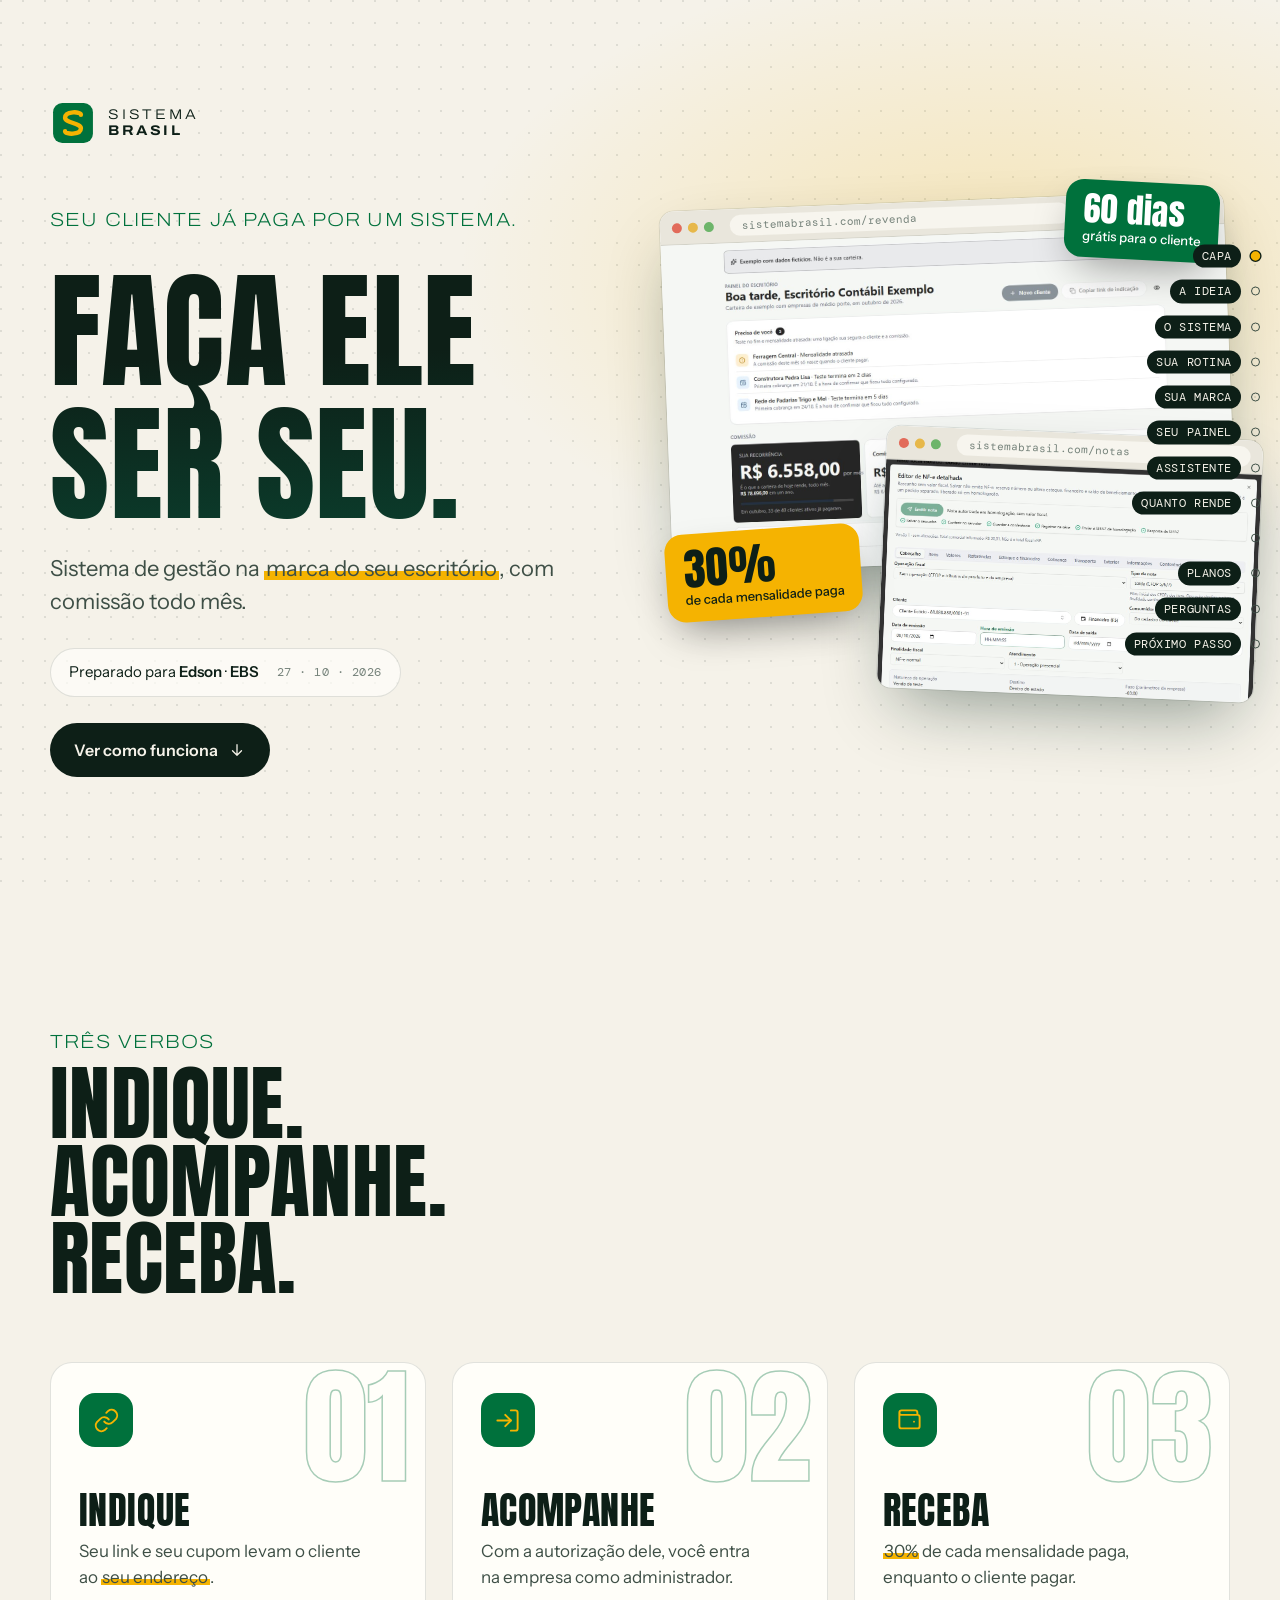
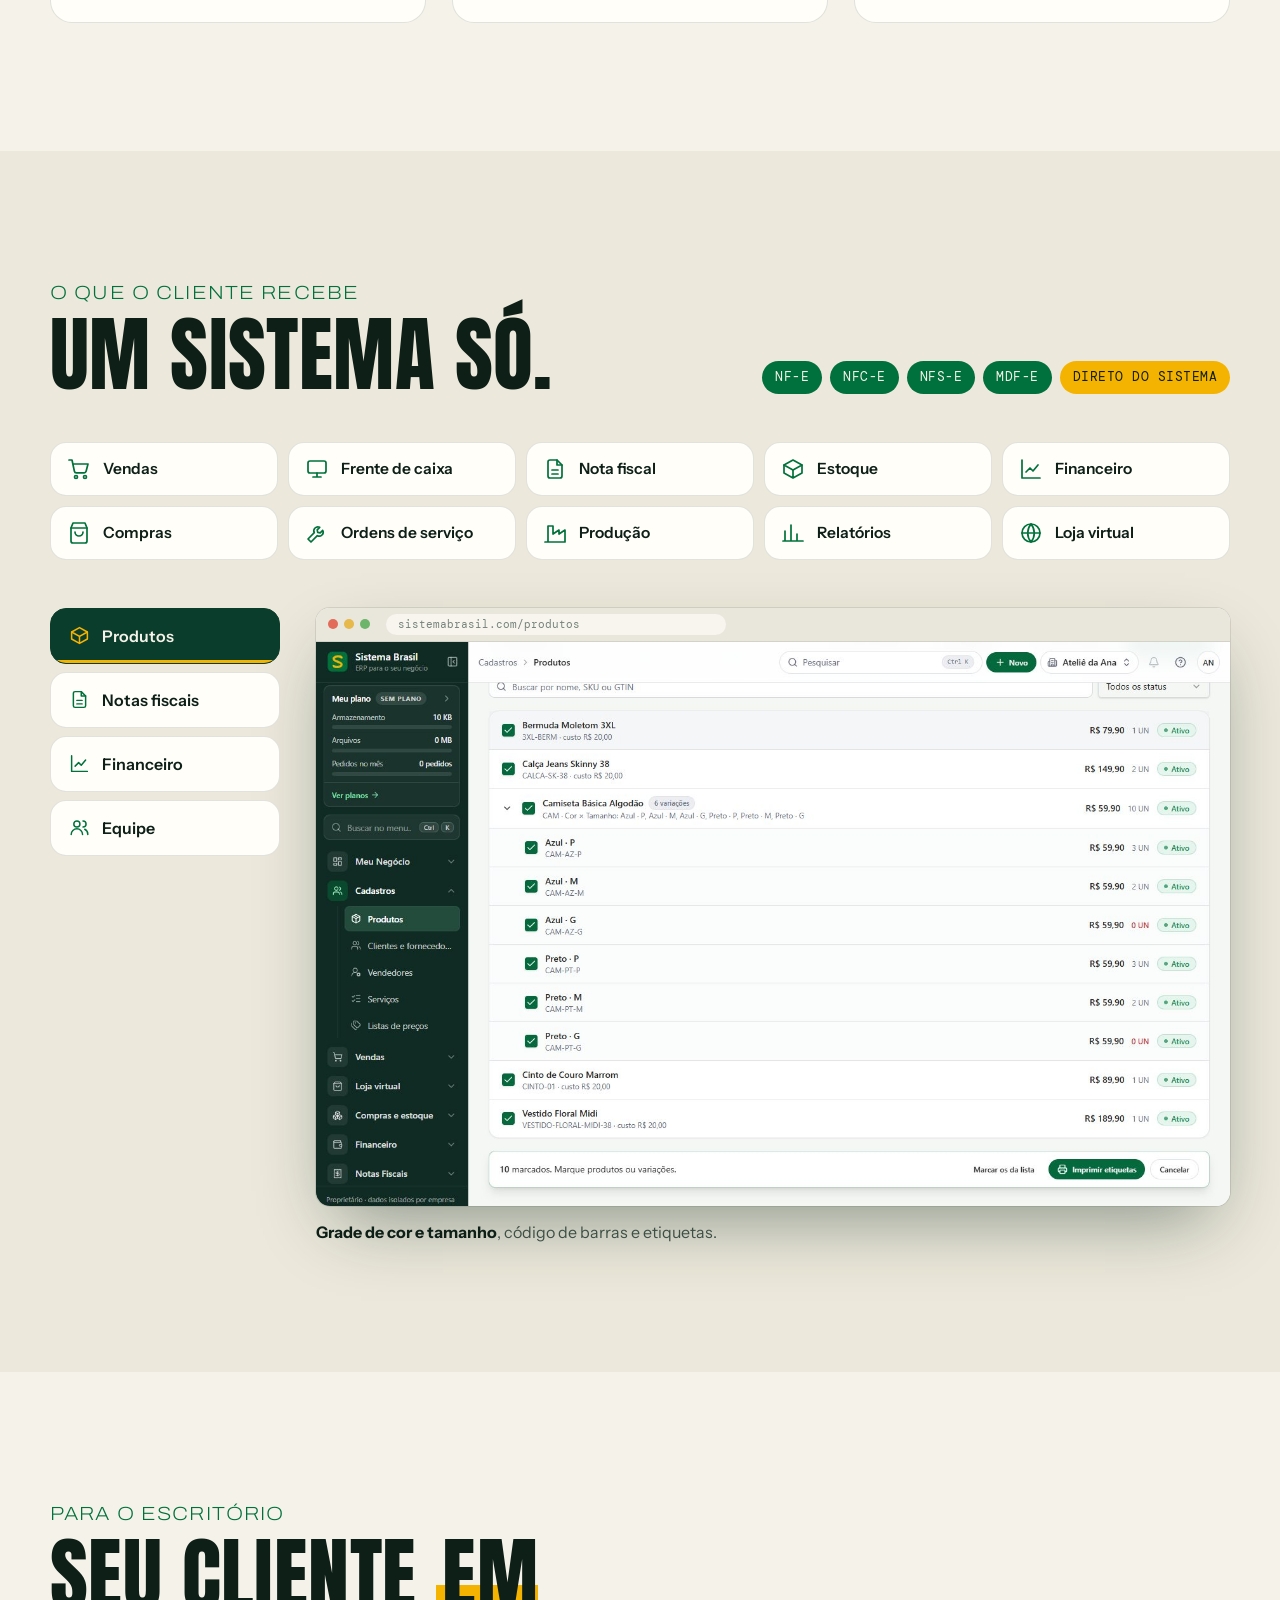
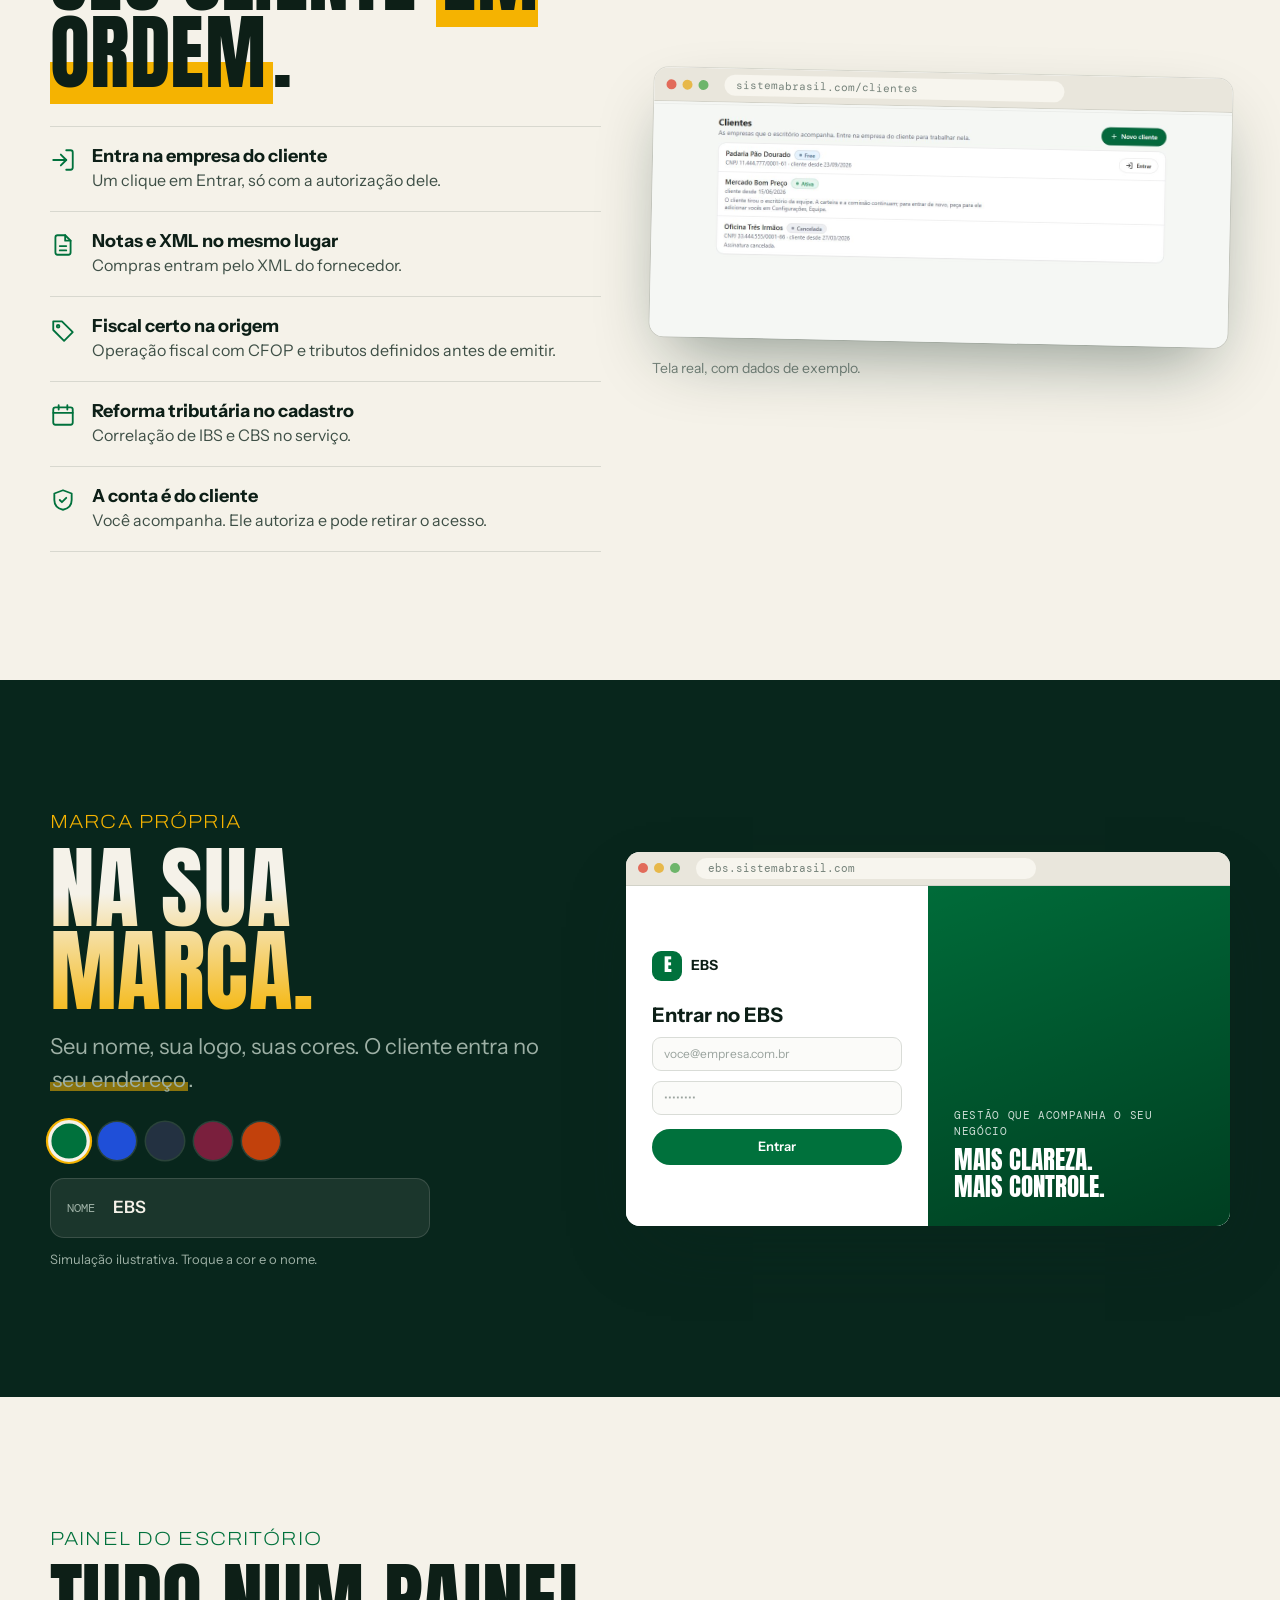
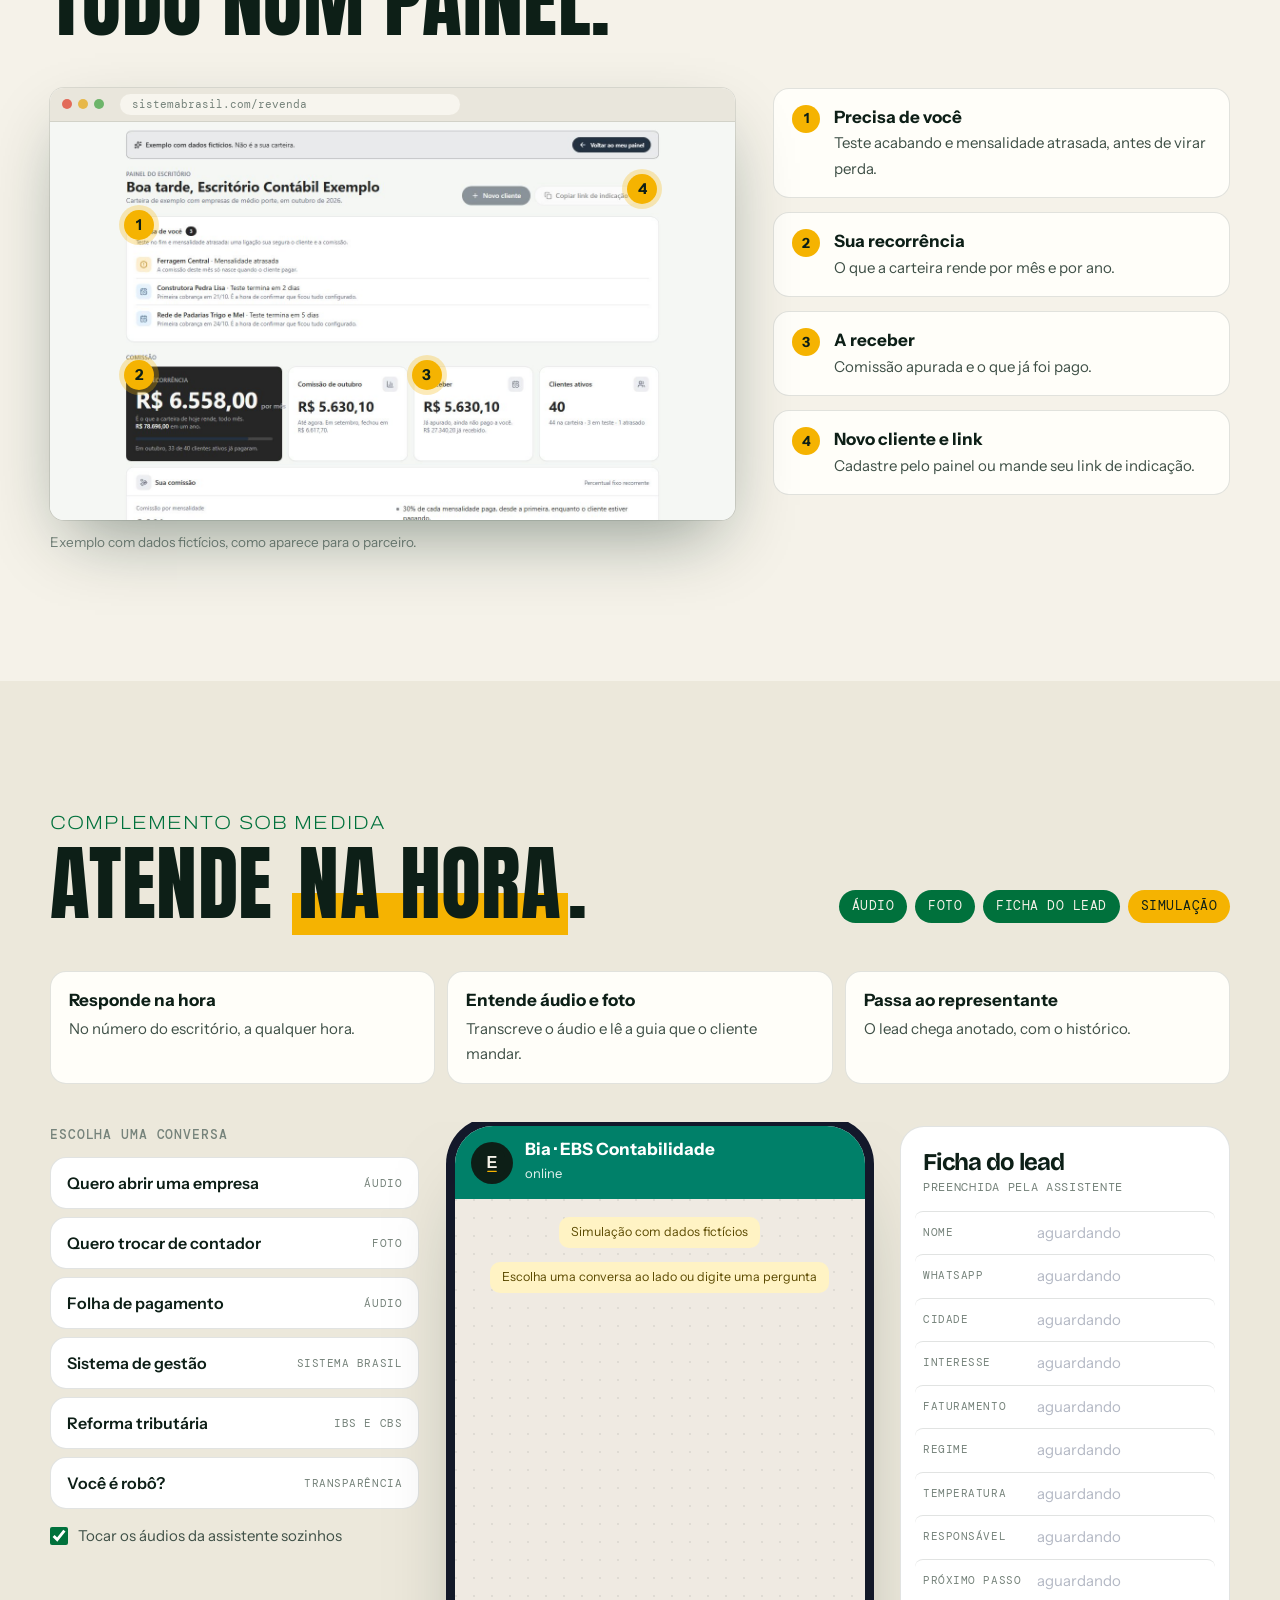
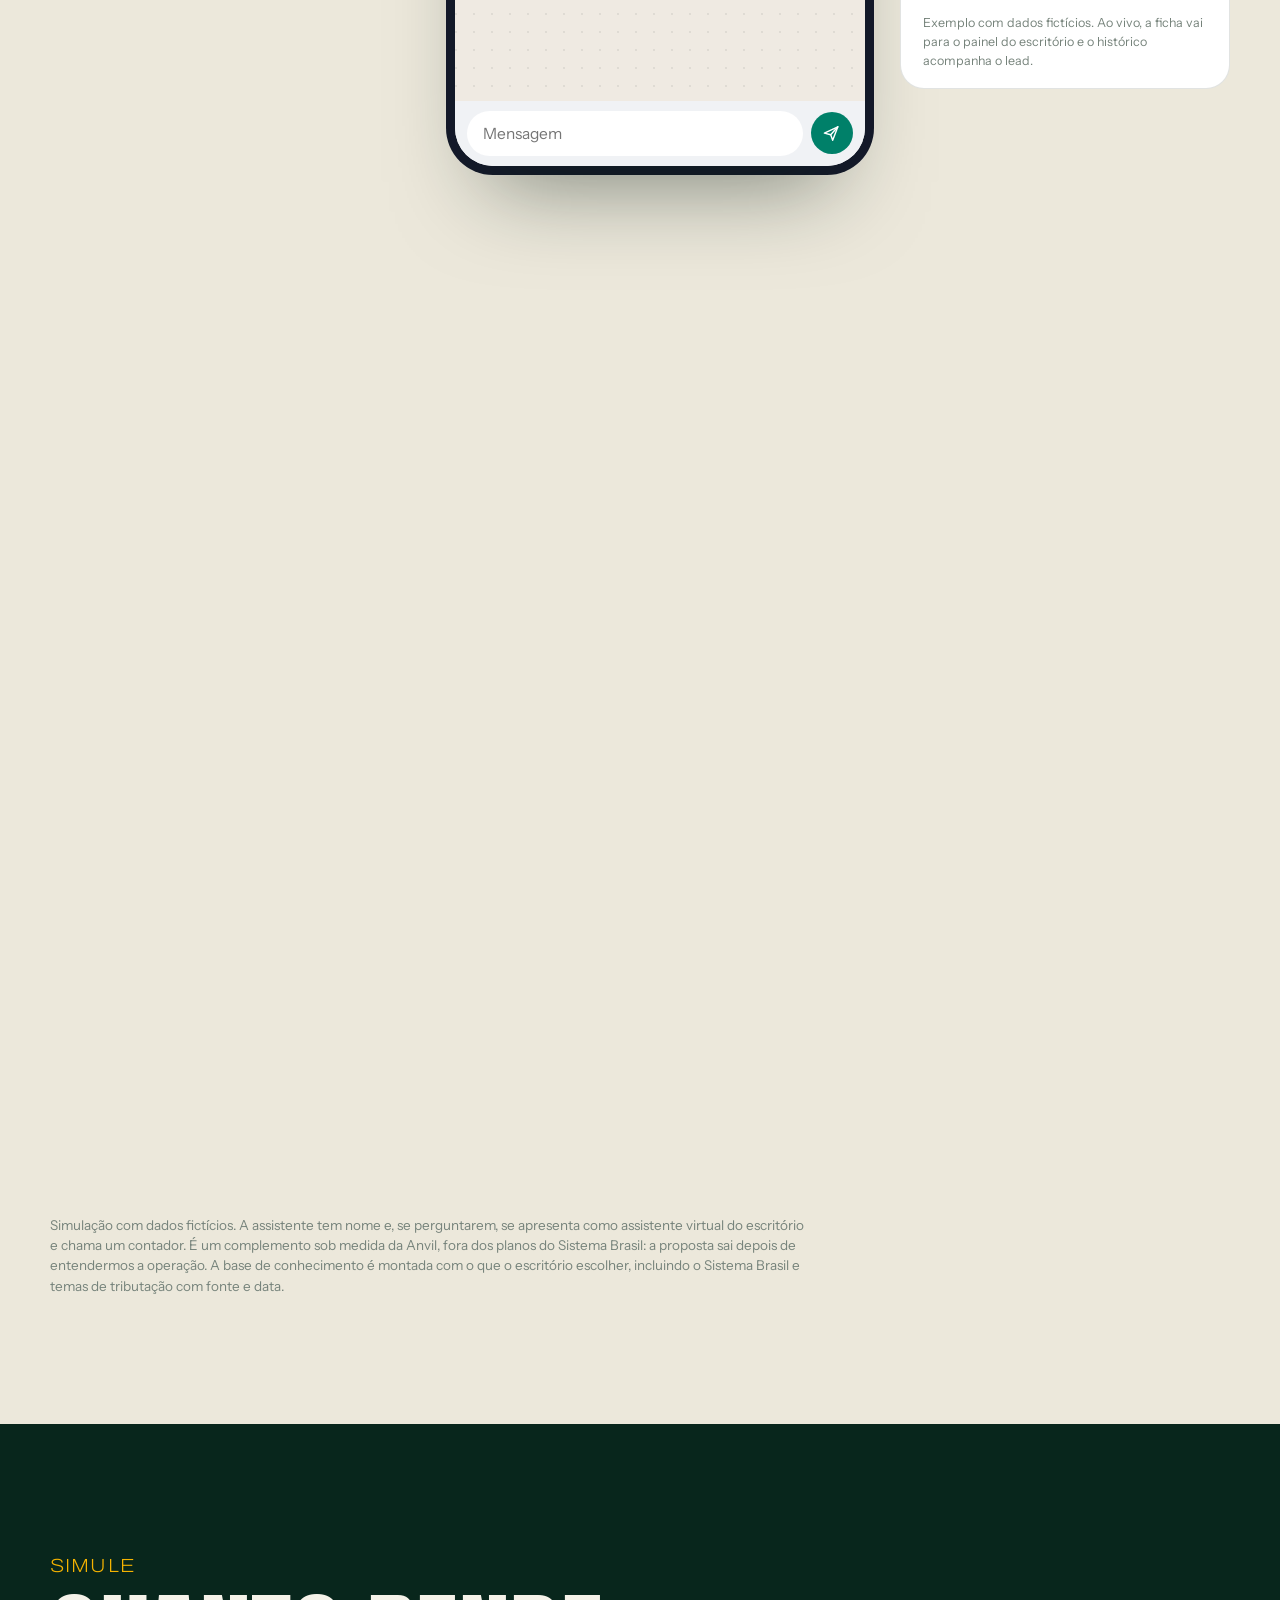
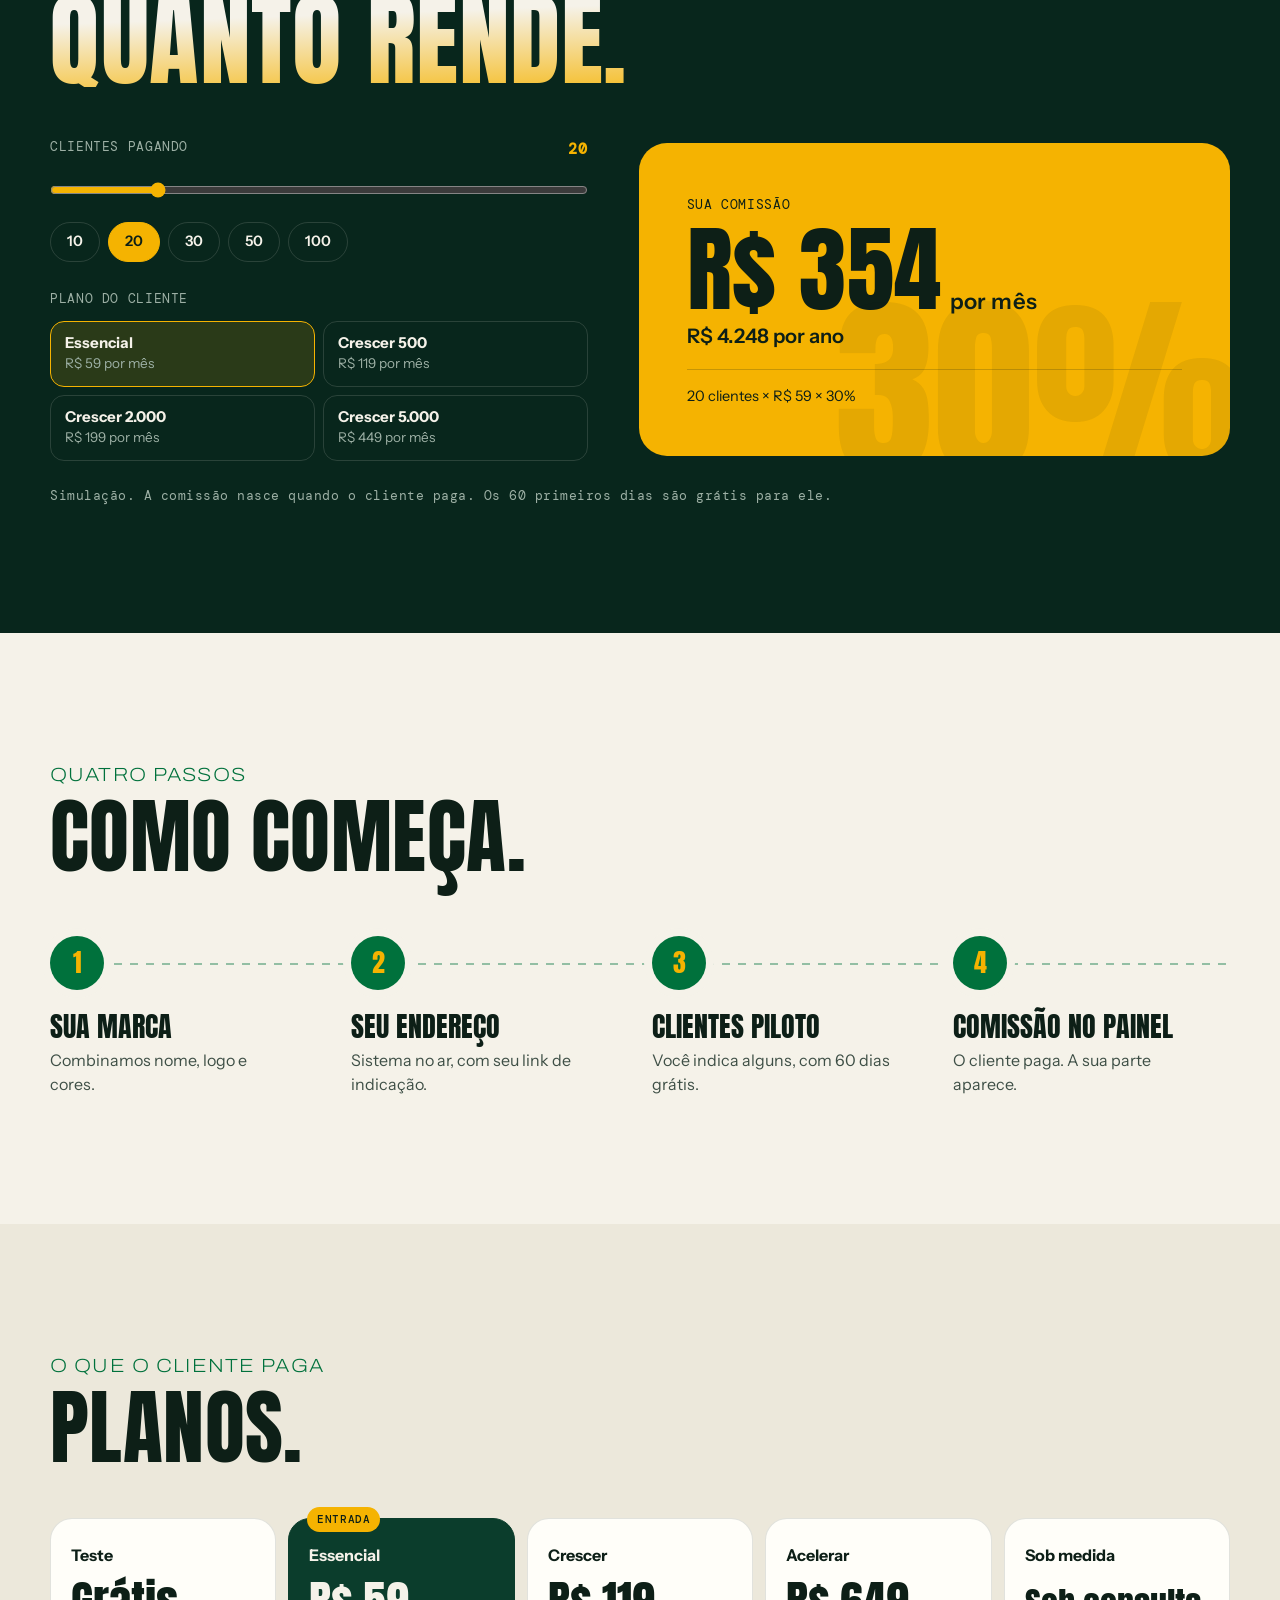
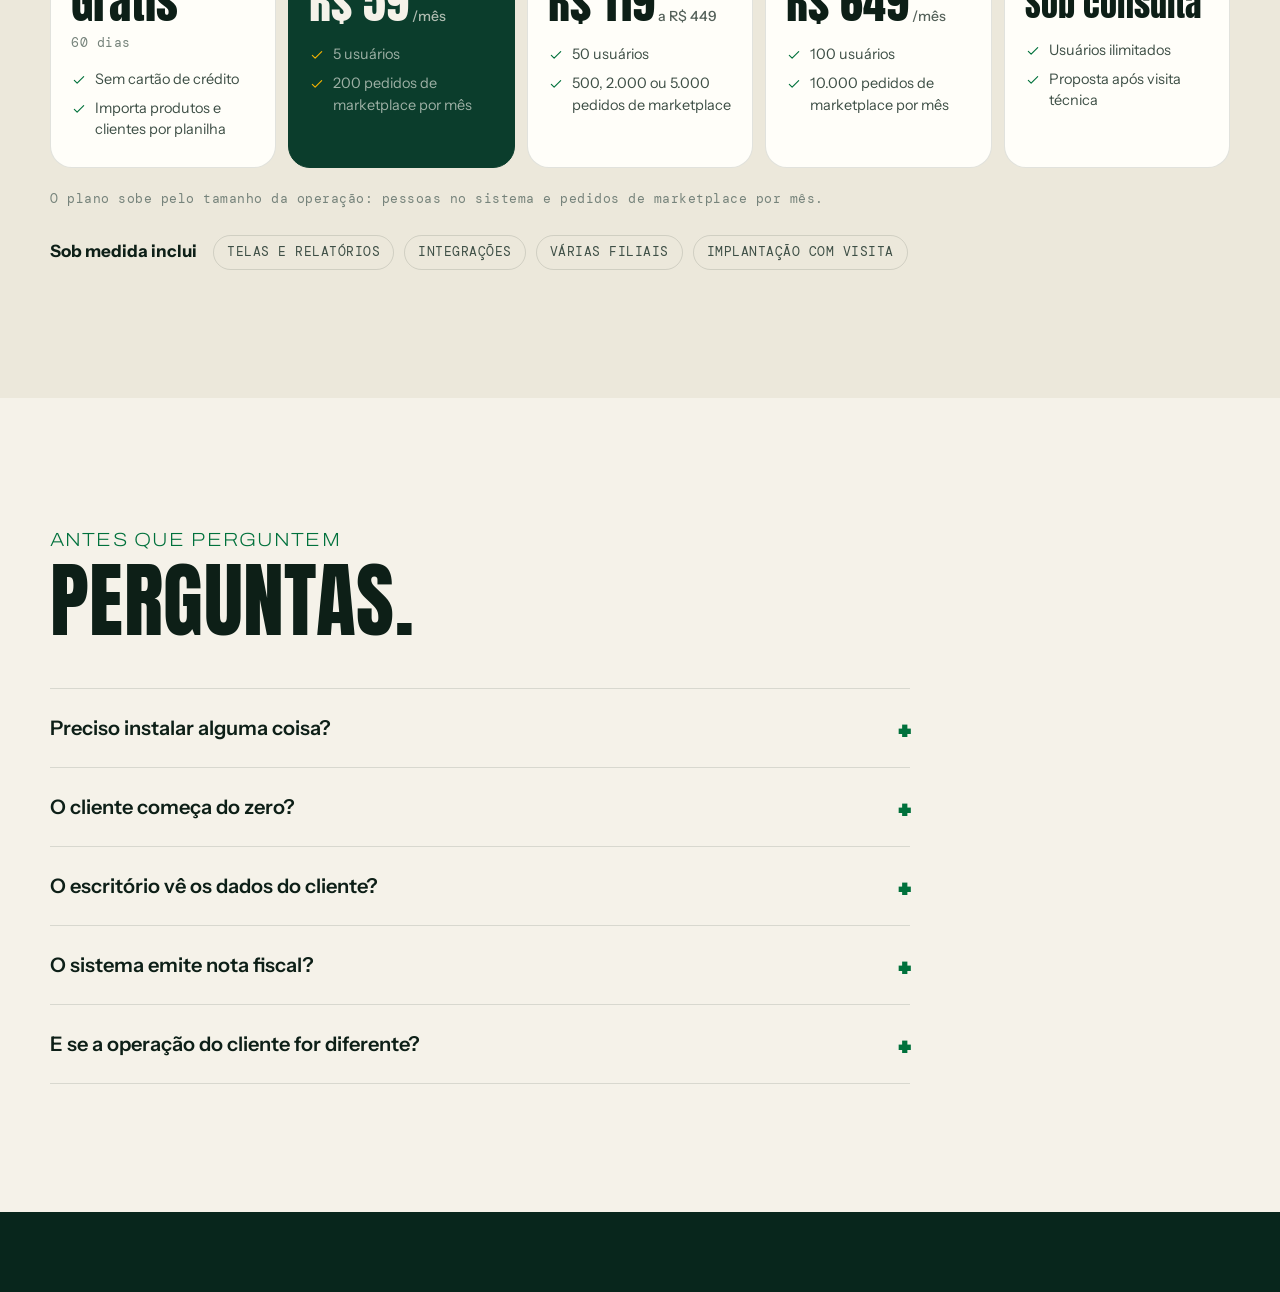
==== commit fc1ab89c: "Apresentação: devolve os espaços do CSS que a troca de emoji apagou (capa encavalada no celular) Co-" ====
--- a/apresentacao/index.html
+++ b/apresentacao/index.html
@@ -38,23 +38,23 @@
 
 /* tipografia */
 .fina{font-family:var(--fina);font-weight:200;font-stretch:112%;text-transform:uppercase;letter-spacing:.06em;color:var(--g);font-size:clamp(14px,1.6vw,19px)}
-.dark.fina{color:var(--y)}
+.dark .fina{color:var(--y)}
 .mega{font-family:var(--display);text-transform:uppercase;line-height:.92;padding-top:.12em;font-weight:400;letter-spacing:.005em;font-size:clamp(54px,10vw,148px);background:linear-gradient(178deg,var(--ink) 38%,var(--g2) 100%);-webkit-background-clip:text;background-clip:text;color:transparent}
-.dark.mega{background:linear-gradient(178deg,var(--paper-d) 30%,var(--y) 100%);-webkit-background-clip:text;background-clip:text}
+.dark .mega{background:linear-gradient(178deg,var(--paper-d) 30%,var(--y) 100%);-webkit-background-clip:text;background-clip:text}
 .h2{font-family:var(--display);text-transform:uppercase;line-height:.95;padding-top:.1em;font-weight:400;font-size:clamp(40px,6.4vw,84px);letter-spacing:.005em}
 .lead{font-size:clamp(18px,2vw,22px);color:var(--ink2);max-width:34ch;margin-top:18px}
-.dark.lead{color:var(--muted-d)}
-.hl{background:linear-gradient(transparent 58%,var(--y) 58% 92%,transparent 92%);background-size:0 100%;background-repeat:no-repeat;transition:background-size.9s.25s cubic-bezier(.2,.7,.2,1);padding:0.08em}
-.in.hl,.hl.in{background-size:100% 100%}
-.no-js.hl,html:not(.js).hl{background-size:100% 100%}
-.dark.hl{background:linear-gradient(transparent 58%,rgba(245,179,1,.55) 58% 92%,transparent 92%);background-size:0 100%;background-repeat:no-repeat}
-.dark.in.hl,.dark.hl.in{background-size:100% 100%}
+.dark .lead{color:var(--muted-d)}
+.hl{background:linear-gradient(transparent 58%,var(--y) 58% 92%,transparent 92%);background-size:0 100%;background-repeat:no-repeat;transition:background-size .9s .25s cubic-bezier(.2,.7,.2,1);padding:0 .08em}
+.in .hl,.hl.in{background-size:100% 100%}
+.no-js .hl,html:not(.js) .hl{background-size:100% 100%}
+.dark .hl{background:linear-gradient(transparent 58%,rgba(245,179,1,.55) 58% 92%,transparent 92%);background-size:0 100%;background-repeat:no-repeat}
+.dark .in .hl,.dark .hl.in{background-size:100% 100%}
 .mono{font-family:var(--mono);font-size:12.5px;letter-spacing:.04em;color:var(--muted)}
 .ic{width:1em;height:1em;stroke:currentColor;fill:none;stroke-width:1.7;stroke-linecap:round;stroke-linejoin:round;flex:none}
 
 /* revelar */
-.js.rv{opacity:0;transform:translateY(26px);transition:opacity.8s cubic-bezier(.2,.7,.2,1),transform.8s cubic-bezier(.2,.7,.2,1);transition-delay:var(--d,0s)}
-.js.rv.in{opacity:1;transform:none}
+.js .rv{opacity:0;transform:translateY(26px);transition:opacity .8s cubic-bezier(.2,.7,.2,1),transform .8s cubic-bezier(.2,.7,.2,1);transition-delay:var(--d,0s)}
+.js .rv.in{opacity:1;transform:none}
 
 /* barra de progresso e navegação */
 #prog{position:fixed;left:0;top:0;height:3px;width:0;background:var(--y);z-index:60}
@@ -75,31 +75,31 @@
 
 /* janela de navegador */
 .win{background:#fff;border-radius:14px;overflow:hidden;box-shadow:0 30px 70px -20px rgba(8,38,28,.45),0 0 0 1px rgba(13,31,23,.1)}
-.win.bar{height:34px;background:#E9E6DC;display:flex;align-items:center;gap:6px;padding:0 12px;border-bottom:1px solid rgba(13,31,23,.1)}
-.win.bar i{width:10px;height:10px;border-radius:50%;background:#C9C5B7}
-.win.bar i:nth-child(1){background:#E26B5A}.win.bar i:nth-child(2){background:#E7B84A}.win.bar i:nth-child(3){background:#6DB56A}
-.win.bar.url{margin-left:10px;flex:1;max-width:340px;background:#F7F5EE;border-radius:99px;height:21px;line-height:21px;padding:0 12px;font-family:var(--mono);font-size:11px;color:var(--muted);overflow:hidden;white-space:nowrap;text-overflow:ellipsis}
+.win .bar{height:34px;background:#E9E6DC;display:flex;align-items:center;gap:6px;padding:0 12px;border-bottom:1px solid rgba(13,31,23,.1)}
+.win .bar i{width:10px;height:10px;border-radius:50%;background:#C9C5B7}
+.win .bar i:nth-child(1){background:#E26B5A}.win .bar i:nth-child(2){background:#E7B84A}.win .bar i:nth-child(3){background:#6DB56A}
+.win .bar .url{margin-left:10px;flex:1;max-width:340px;background:#F7F5EE;border-radius:99px;height:21px;line-height:21px;padding:0 12px;font-family:var(--mono);font-size:11px;color:var(--muted);overflow:hidden;white-space:nowrap;text-overflow:ellipsis}
 .win img{width:100%;height:auto}
 
 /* capa */
 #capa{min-height:100svh;display:flex;align-items:center;padding:clamp(40px,6vw,80px) 0 clamp(60px,8vw,100px);background:radial-gradient(900px 520px at 78% 30%,rgba(245,179,1,.22),transparent 60%),radial-gradient(circle at 1px 1px,rgba(13,31,23,.1) 1px,transparent 1.4px) 0 0/22px 22px,var(--bg);overflow:hidden}
-#capa.wrap{display:grid;grid-template-columns:1.02fr.98fr;gap:clamp(24px,4vw,64px);align-items:center}
+#capa .wrap{display:grid;grid-template-columns:1.02fr .98fr;gap:clamp(24px,4vw,64px);align-items:center}
 .marca{display:flex;align-items:center;gap:12px;margin-bottom:clamp(28px,5vw,60px)}
 .marca svg{width:46px;height:46px}
 .marca b{font-family:var(--fina);font-stretch:112%;font-weight:300;letter-spacing:.2em;font-size:14px;text-transform:uppercase;line-height:1.15}
 .marca b em{font-style:normal;font-weight:700;display:block;letter-spacing:.18em}
-#capa.mega{margin:14px 0 22px;line-height:1.04}
-#capa.mega span{display:block}
+#capa .mega{margin:14px 0 22px;line-height:1.04}
+#capa .mega span{display:block}
 .ficha{display:inline-flex;flex-wrap:wrap;gap:8px 18px;align-items:center;margin-top:30px;padding:12px 18px;border:1px solid var(--line);border-radius:99px;background:rgba(255,254,249,.7);font-size:15px}
 .ficha b{font-weight:600}
-.ficha.mono{font-size:12px}
+.ficha .mono{font-size:12px}
 .go{display:inline-flex;align-items:center;gap:10px;margin-top:26px;background:var(--ink);color:var(--paper-d);padding:15px 24px;border-radius:99px;text-decoration:none;font-weight:600;font-size:16px;transition:.25s}
 .go:hover{background:var(--g)}
-.go.ic{font-size:18px}
+.go .ic{font-size:18px}
 .stack{position:relative;aspect-ratio:1.12/1}
-.stack.win{position:absolute}
-.stack.s1{left:-2%;top:2%;width:102%;transform:rotate(-2.2deg);animation:flut 7s ease-in-out infinite}
-.stack.s2{right:-5%;bottom:-2%;width:68%;transform:rotate(2.4deg);animation:flut 8s -3s ease-in-out infinite}
+.stack .win{position:absolute}
+.stack .s1{left:-2%;top:2%;width:102%;transform:rotate(-2.2deg);animation:flut 7s ease-in-out infinite}
+.stack .s2{right:-5%;bottom:-2%;width:68%;transform:rotate(2.4deg);animation:flut 8s -3s ease-in-out infinite}
 @keyframes flut{50%{translate:0 -10px}}
 .badge{position:absolute;z-index:3;background:var(--y);color:var(--ink);border-radius:18px;padding:12px 18px;box-shadow:0 18px 40px -12px rgba(0,0,0,.4);font-weight:600;line-height:1.15}
 .badge strong{display:block;font-family:var(--display);font-weight:400;font-size:44px;line-height:1;letter-spacing:.01em}
@@ -107,14 +107,14 @@
 .badge.b1{left:-2%;bottom:14%;transform:rotate(-4deg)}
 .badge.b2{right:2%;top:-2%;background:var(--g);color:#fff;transform:rotate(3deg)}
 .badge.b2 strong{font-size:34px}
-@media (max-width:900px){#capa.wrap{grid-template-columns:1fr}.stack{margin-top:18px}}
+@media (max-width:900px){#capa .wrap{grid-template-columns:1fr}.stack{margin-top:18px}}
 
 /* ideia */
-#ideia.wrap>.h2{max-width:14ch}
+#ideia .wrap>.h2{max-width:14ch}
 .tres{display:grid;grid-template-columns:repeat(3,1fr);gap:clamp(14px,2vw,26px);margin-top:clamp(36px,5vw,64px)}
 .tres article{position:relative;background:var(--card);border:1px solid var(--line);border-radius:var(--r);padding:30px 28px 32px;overflow:hidden}
-.tres.num{font-family:var(--display);font-size:clamp(88px,10vw,140px);line-height:.85;color:transparent;-webkit-text-stroke:1.5px var(--g);position:absolute;right:16px;top:10px;opacity:.35}
-.tres.ico{width:54px;height:54px;border-radius:16px;background:var(--g);color:var(--y);display:grid;place-items:center;font-size:27px}
+.tres .num{font-family:var(--display);font-size:clamp(88px,10vw,140px);line-height:.85;color:transparent;-webkit-text-stroke:1.5px var(--g);position:absolute;right:16px;top:10px;opacity:.35}
+.tres .ico{width:54px;height:54px;border-radius:16px;background:var(--g);color:var(--y);display:grid;place-items:center;font-size:27px}
 .tres h3{font-family:var(--display);font-weight:400;text-transform:uppercase;font-size:38px;line-height:1;margin:44px 0 10px;letter-spacing:.01em}
 .tres p{color:var(--ink2);max-width:26ch}
 @media (max-width:860px){.tres{grid-template-columns:1fr}.tres h3{margin-top:30px}}
@@ -124,7 +124,7 @@
 .mods{display:grid;grid-template-columns:repeat(5,1fr);gap:10px;margin-bottom:clamp(28px,4vw,48px)}
 .mods div{display:flex;align-items:center;gap:12px;background:var(--card);border:1px solid var(--line);border-radius:16px;padding:14px 16px;font-weight:600;font-size:15.5px;transition:.25s}
 .mods div:hover{transform:translateY(-3px);border-color:var(--g)}
-.mods.ic{font-size:24px;color:var(--g)}
+.mods .ic{font-size:24px;color:var(--g)}
 .chips{display:flex;flex-wrap:wrap;gap:8px}
 .chip{font-family:var(--mono);font-size:12.5px;letter-spacing:.04em;padding:7px 13px;border-radius:99px;background:var(--g);color:var(--paper-d);text-transform:uppercase}
 .chip.y{background:var(--y);color:var(--ink)}
@@ -133,17 +133,17 @@
 .viewer{display:grid;grid-template-columns:230px 1fr;gap:clamp(18px,3vw,36px);align-items:start}
 .tabs{display:flex;flex-direction:column;gap:8px}
 .tabs button{display:flex;align-items:center;gap:12px;text-align:left;padding:15px 18px;border-radius:16px;border:1px solid var(--line);background:var(--card);font-weight:600;font-size:16px;position:relative;overflow:hidden;transition:.25s}
-.tabs button.ic{font-size:21px;color:var(--g)}
+.tabs button .ic{font-size:21px;color:var(--g)}
 .tabs button.on{background:var(--g2);color:var(--paper-d);border-color:var(--g2)}
-.tabs button.on.ic{color:var(--y)}
+.tabs button.on .ic{color:var(--y)}
 .tabs button i{position:absolute;left:0;bottom:0;height:3px;width:0;background:var(--y)}
 .tabs button.on i{animation:fill 6s linear forwards}
-.viewer.parou.tabs button.on i{animation:none;width:100%}
+.viewer.parou .tabs button.on i{animation:none;width:100%}
 @keyframes fill{to{width:100%}}
 .tela{display:grid}
-.tela figure{grid-area:1/1;transition:opacity.5s;min-width:0}
+.tela figure{grid-area:1/1;transition:opacity .5s;min-width:0}
 .tela figure.off{opacity:0;pointer-events:none;visibility:hidden}
-.tela.win img{aspect-ratio:1.62;object-fit:cover;object-position:top left}
+.tela .win img{aspect-ratio:1.62;object-fit:cover;object-position:top left}
 .tela figcaption{margin-top:14px;font-size:16px;color:var(--ink2)}
 .tela figcaption b{color:var(--ink)}
 @media (max-width:900px){.viewer{grid-template-columns:1fr}.tabs{flex-direction:row;flex-wrap:wrap}.tabs button{flex:1 1 44%;padding:12px 14px;font-size:15px}}
@@ -153,11 +153,11 @@
 .lista{display:flex;flex-direction:column;margin-top:34px}
 .lista li{list-style:none;display:flex;gap:16px;padding:18px 0;border-top:1px solid var(--line)}
 .lista li:last-child{border-bottom:1px solid var(--line)}
-.lista.ic{font-size:26px;color:var(--g);margin-top:2px}
+.lista .ic{font-size:26px;color:var(--g);margin-top:2px}
 .lista b{display:block;font-size:18px;line-height:1.25}
 .lista span{color:var(--ink2);font-size:16px}
-.rot.win{transform:rotate(1.2deg)}
-.rot.win+.nota{margin-top:16px;font-size:14px;color:var(--muted)}
+.rot .win{transform:rotate(1.2deg)}
+.rot .win+.nota{margin-top:16px;font-size:14px;color:var(--muted)}
 @media (max-width:900px){.rot{grid-template-columns:1fr}}
 
 /* marca branca */
@@ -169,23 +169,23 @@
 .nome-in label{font-family:var(--mono);font-size:12px;color:var(--muted-d);text-transform:uppercase;white-space:nowrap}
 .nome-in input{flex:1;min-width:0;background:transparent;border:0;color:var(--paper-d);font:inherit;font-weight:600;padding:12px 8px;outline:none}
 .mock{display:grid;grid-template-columns:1fr 1fr;min-height:340px;background:#fff;color:var(--ink)}
-.mock.f{padding:26px 26px 22px;display:flex;flex-direction:column;gap:10px;justify-content:center}
-.mock.lg{display:flex;align-items:center;gap:9px;font-weight:700;font-size:14px;margin-bottom:12px}
-.mock.lg i{width:30px;height:30px;border-radius:9px;background:var(--brand);color:#fff;display:grid;place-items:center;font-style:normal;font-family:var(--display);font-size:17px;transition:background.3s}
+.mock .f{padding:26px 26px 22px;display:flex;flex-direction:column;gap:10px;justify-content:center}
+.mock .lg{display:flex;align-items:center;gap:9px;font-weight:700;font-size:14px;margin-bottom:12px}
+.mock .lg i{width:30px;height:30px;border-radius:9px;background:var(--brand);color:#fff;display:grid;place-items:center;font-style:normal;font-family:var(--display);font-size:17px;transition:background .3s}
 .mock h4{font-size:20px;line-height:1.2}
-.mock.campo{height:34px;border:1px solid #D9DCD7;border-radius:9px;background:#FBFBF9;font-size:12px;color:#9AA39E;display:flex;align-items:center;padding:0 11px}
-.mock.btn{height:36px;border-radius:99px;background:var(--brand);color:#fff;font-weight:600;font-size:13px;display:grid;place-items:center;transition:background.3s;margin-top:4px}
-.mock.lado{background:var(--brand);color:#fff;padding:26px;display:flex;flex-direction:column;justify-content:flex-end;gap:6px;position:relative;overflow:hidden;transition:background.3s}
-.mock.lado::before{content:"";position:absolute;inset:0;background:linear-gradient(160deg,rgba(0,0,0,.05),rgba(0,0,0,.45))}
-.mock.lado *{position:relative}
-.mock.lado small{font-family:var(--mono);font-size:10.5px;letter-spacing:.06em;text-transform:uppercase;opacity:.8}
-.mock.lado p{font-family:var(--display);font-size:25px;line-height:1.08;text-transform:uppercase}
-.wl.mini{margin-top:12px;font-size:13px;color:var(--muted-d)}
-@media (max-width:900px){.wl{grid-template-columns:1fr}.mock{grid-template-columns:1fr}.mock.lado{display:none}}
+.mock .campo{height:34px;border:1px solid #D9DCD7;border-radius:9px;background:#FBFBF9;font-size:12px;color:#9AA39E;display:flex;align-items:center;padding:0 11px}
+.mock .btn{height:36px;border-radius:99px;background:var(--brand);color:#fff;font-weight:600;font-size:13px;display:grid;place-items:center;transition:background .3s;margin-top:4px}
+.mock .lado{background:var(--brand);color:#fff;padding:26px;display:flex;flex-direction:column;justify-content:flex-end;gap:6px;position:relative;overflow:hidden;transition:background .3s}
+.mock .lado::before{content:"";position:absolute;inset:0;background:linear-gradient(160deg,rgba(0,0,0,.05),rgba(0,0,0,.45))}
+.mock .lado *{position:relative}
+.mock .lado small{font-family:var(--mono);font-size:10.5px;letter-spacing:.06em;text-transform:uppercase;opacity:.8}
+.mock .lado p{font-family:var(--display);font-size:25px;line-height:1.08;text-transform:uppercase}
+.wl .mini{margin-top:12px;font-size:13px;color:var(--muted-d)}
+@media (max-width:900px){.wl{grid-template-columns:1fr}.mock{grid-template-columns:1fr}.mock .lado{display:none}}
 
 /* painel */
 .pn{display:grid;grid-template-columns:1.5fr 1fr;gap:clamp(20px,3vw,44px);align-items:start}
-.pn.win{position:relative}
+.pn .win{position:relative}
 .pin{position:absolute;width:30px;height:30px;border-radius:50%;background:var(--y);color:var(--ink);font-weight:700;font-size:15px;display:grid;place-items:center;box-shadow:0 0 0 5px rgba(245,179,1,.28);transform:translate(-50%,-50%);animation:pulsa 2.4s infinite}
 @keyframes pulsa{50%{box-shadow:0 0 0 10px rgba(245,179,1,.08)}}
 .legenda{display:flex;flex-direction:column;gap:14px}
@@ -193,7 +193,7 @@
 .legenda i{flex:none;width:28px;height:28px;border-radius:50%;background:var(--y);display:grid;place-items:center;font-style:normal;font-weight:700;font-size:14px}
 .legenda b{display:block;font-size:17px}
 .legenda span{color:var(--ink2);font-size:15px}
-.pn.nota{margin-top:12px;font-size:13.5px;color:var(--muted)}
+.pn .nota{margin-top:12px;font-size:13.5px;color:var(--muted)}
 @media (max-width:980px){.pn{grid-template-columns:1fr}}
 
 /* assistente */
@@ -222,34 +222,34 @@
 .res{background:var(--y);color:var(--ink);border-radius:28px;padding:clamp(28px,4vw,48px);position:relative;overflow:hidden}
 .res::after{content:"30%";position:absolute;right:-14px;bottom:-34px;font-family:var(--display);font-size:200px;line-height:1;color:rgba(13,31,23,.07)}
 .res small{font-family:var(--mono);font-size:12.5px;text-transform:uppercase;letter-spacing:.05em}
-.res.big{font-family:var(--display);font-size:clamp(54px,7.4vw,104px);line-height:1;margin:6px 0 4px;letter-spacing:.005em}
-.res.big em{font-style:normal;font-family:var(--sans);font-weight:600;font-size:22px;margin-left:8px;white-space:nowrap}
-.res.ano{font-size:20px;font-weight:600}
-.res.conta{margin-top:18px;padding-top:16px;border-top:1px solid rgba(13,31,23,.2);font-size:14.5px}
+.res .big{font-family:var(--display);font-size:clamp(54px,7.4vw,104px);line-height:1;margin:6px 0 4px;letter-spacing:.005em}
+.res .big em{font-style:normal;font-family:var(--sans);font-weight:600;font-size:22px;margin-left:8px;white-space:nowrap}
+.res .ano{font-size:20px;font-weight:600}
+.res .conta{margin-top:18px;padding-top:16px;border-top:1px solid rgba(13,31,23,.2);font-size:14.5px}
 @media (max-width:900px){.calc{grid-template-columns:1fr}}
 
 /* como começa */
 .passos{display:grid;grid-template-columns:repeat(4,1fr);gap:clamp(12px,2vw,24px);margin-top:clamp(34px,5vw,60px);position:relative}
 .passos::before{content:"";position:absolute;left:0;right:0;top:27px;height:2px;background:repeating-linear-gradient(90deg,var(--g) 0 8px,transparent 8px 16px);opacity:.4}
 .passos article{position:relative}
-.passos.n{width:54px;height:54px;border-radius:50%;background:var(--g);color:var(--y);font-family:var(--display);font-size:26px;display:grid;place-items:center;position:relative;z-index:1;box-shadow:0 0 0 8px var(--bg)}
+.passos .n{width:54px;height:54px;border-radius:50%;background:var(--g);color:var(--y);font-family:var(--display);font-size:26px;display:grid;place-items:center;position:relative;z-index:1;box-shadow:0 0 0 8px var(--bg)}
 .passos h3{font-family:var(--display);font-weight:400;font-size:28px;text-transform:uppercase;line-height:1.02;margin:22px 0 8px}
 .passos p{color:var(--ink2);font-size:16px;max-width:22ch}
-@media (max-width:860px){.passos{grid-template-columns:1fr 1fr;row-gap:34px}.passos::before{display:none}.passos.n{box-shadow:none}}
+@media (max-width:860px){.passos{grid-template-columns:1fr 1fr;row-gap:34px}.passos::before{display:none}.passos .n{box-shadow:none}}
 
 /* planos */
 .planos{display:grid;grid-template-columns:repeat(5,1fr);gap:12px;margin-top:clamp(30px,4vw,52px)}
 .pc{background:var(--card);border:1px solid var(--line);border-radius:var(--r);padding:24px 20px 26px;display:flex;flex-direction:column;gap:6px;position:relative}
 .pc.dest{background:var(--g2);color:var(--paper-d);border-color:var(--g2)}
-.pc.tag{position:absolute;top:-12px;left:18px;background:var(--y);color:var(--ink);font-family:var(--mono);font-size:11px;text-transform:uppercase;letter-spacing:.05em;padding:4px 10px;border-radius:99px;font-weight:500}
+.pc .tag{position:absolute;top:-12px;left:18px;background:var(--y);color:var(--ink);font-family:var(--mono);font-size:11px;text-transform:uppercase;letter-spacing:.05em;padding:4px 10px;border-radius:99px;font-weight:500}
 .pc h3{font-size:16px;font-weight:700}
-.pc.pr{font-family:var(--display);font-size:46px;line-height:1.02;margin:6px 0 2px}
-.pc.pr small{font-family:var(--sans);font-size:14px;font-weight:500;opacity:.7}
+.pc .pr{font-family:var(--display);font-size:46px;line-height:1.02;margin:6px 0 2px}
+.pc .pr small{font-family:var(--sans);font-size:14px;font-weight:500;opacity:.7}
 .pc ul{list-style:none;margin-top:10px;display:flex;flex-direction:column;gap:7px;font-size:14.5px;color:var(--ink2)}
 .pc.dest ul{color:var(--muted-d)}
 .pc li{display:flex;gap:8px;align-items:flex-start}
-.pc li.ic{font-size:16px;color:var(--g);margin-top:3px}
-.pc.dest li.ic{color:var(--y)}
+.pc li .ic{font-size:16px;color:var(--g);margin-top:3px}
+.pc.dest li .ic{color:var(--y)}
 @media (max-width:1100px){.planos{grid-template-columns:repeat(2,1fr)}.pc{padding-top:28px}}
 @media (max-width:560px){.planos{grid-template-columns:1fr}}
 .sob{margin-top:26px;display:flex;gap:10px;flex-wrap:wrap;align-items:center}
@@ -267,17 +267,17 @@
 
 /* fecho */
 #fim{padding:clamp(90px,12vw,170px) 0 clamp(60px,8vw,100px);overflow:hidden}
-#fim.mega{font-size:clamp(50px,9.4vw,138px)}
-#fim.mega span{display:block}
-#fim.lead{max-width:44ch}
+#fim .mega{font-size:clamp(50px,9.4vw,138px)}
+#fim .mega span{display:block}
+#fim .lead{max-width:44ch}
 .cta{display:inline-flex;align-items:center;gap:12px;margin-top:30px;background:var(--y);color:var(--ink);padding:17px 28px;border-radius:99px;text-decoration:none;font-weight:700;font-size:17px;transition:.25s}
 .cta:hover{background:var(--y2);transform:translateY(-2px)}
-.cta.ic{font-size:20px}
+.cta .ic{font-size:20px}
 .rodape{margin-top:clamp(50px,7vw,90px);padding-top:22px;border-top:1px solid var(--line-d);display:flex;justify-content:space-between;gap:16px;flex-wrap:wrap;font-size:13.5px;color:var(--muted-d)}
-.rodape.marca{margin:0}
-.rodape.marca svg{width:34px;height:34px}
-.rodape.marca b{color:var(--paper-d);font-size:12px}
-@media (prefers-reduced-motion:reduce){*{animation:none!important;transition:none!important}.js.rv{opacity:1;transform:none}.hl{background-size:100% 100%}}
+.rodape .marca{margin:0}
+.rodape .marca svg{width:34px;height:34px}
+.rodape .marca b{color:var(--paper-d);font-size:12px}
+@media (prefers-reduced-motion:reduce){*{animation:none!important;transition:none!important}.js .rv{opacity:1;transform:none}.hl{background-size:100% 100%}}
 </style>
 </head>
 <body>
@@ -515,7 +515,7 @@
 .fina{font-family:var(--mono);font-size:13px;letter-spacing:.08em;text-transform:uppercase;color:var(--blue);display:flex;align-items:center;gap:10px}
 .fina::before{content:&quot;&quot;;width:26px;height:2px;background:currentColor}
 h1{font-family:var(--display);font-weight:800;letter-spacing:-.04em;line-height:.96;font-size:clamp(40px,5vw,68px);margin:16px 0 18px}
-h1 em{font-style:normal;background:linear-gradient(transparent 60%,var(--lime) 60% 93%,transparent 93%);padding:0.06em}
+h1 em{font-style:normal;background:linear-gradient(transparent 60%,var(--lime) 60% 93%,transparent 93%);padding:0 .06em}
 .lead{color:var(--ink2);font-size:clamp(17px,1.5vw,20px);max-width:34ch}
 .cen{margin-top:30px}
 .cen h2{font-family:var(--mono);font-size:12.5px;letter-spacing:.07em;text-transform:uppercase;color:var(--muted);font-weight:500;margin-bottom:12px}
@@ -538,11 +538,11 @@
 .p-top span{font-size:13px;opacity:.9}
 .chat{flex:1;overflow-y:auto;padding:14px 12px;background:var(--wa-bg);background-image:radial-gradient(circle at 1px 1px,rgba(13,31,23,.07) 1px,transparent 1.5px);background-size:18px 18px;display:flex;flex-direction:column;gap:6px;scroll-behavior:smooth}
 .sys{align-self:center;background:#FFF3C4;color:#5b4a00;font-size:12.5px;padding:6px 12px;border-radius:10px;text-align:center;max-width:92%;margin:4px 0}
-.m{max-width:84%;padding:7px 10px 5px;border-radius:10px;font-size:15.5px;line-height:1.38;box-shadow:0 1px 1px rgba(13,31,23,.12);animation:entra.28s ease both;word-wrap:break-word}
+.m{max-width:84%;padding:7px 10px 5px;border-radius:10px;font-size:15.5px;line-height:1.38;box-shadow:0 1px 1px rgba(13,31,23,.12);animation:entra .28s ease both;word-wrap:break-word}
 @keyframes entra{from{opacity:0;transform:translateY(8px)}}
 .m.b{align-self:flex-start;background:#fff;border-top-left-radius:2px}
 .m.c{align-self:flex-end;background:var(--wa-out);border-top-right-radius:2px}
-.m.t{display:flex;justify-content:flex-end;align-items:center;gap:3px;font-size:11px;color:#667781;margin-top:2px}
+.m .t{display:flex;justify-content:flex-end;align-items:center;gap:3px;font-size:11px;color:#667781;margin-top:2px}
 .tick{font-size:13px;letter-spacing:-3px;color:#8696a0}
 .tick.az{color:var(--wa-tick)}
 .dig{align-self:flex-start;background:#fff;border-radius:10px;border-top-left-radius:2px;padding:11px 14px;display:flex;gap:4px;box-shadow:0 1px 1px rgba(13,31,23,.12)}
@@ -551,14 +551,14 @@
 @keyframes pulsa{0%,60%,100%{transform:translateY(0);opacity:.5}30%{transform:translateY(-4px);opacity:1}}
 /* áudio */
 .au{display:flex;align-items:center;gap:10px;min-width:230px;padding:2px 0}
-.au.pl{width:36px;height:36px;border-radius:50%;background:var(--wa);color:#fff;display:grid;place-items:center;font-size:16px;flex:none}
-.m.c.au.pl{background:#667781}
-.au.bars{display:flex;align-items:center;gap:2px;height:30px;flex:1}
-.au.bars i{display:block;width:3px;border-radius:2px;background:#b9c1c6;transition:background.15s}
-.au.bars i.f{background:var(--wa)}
-.m.c.au.bars i.f{background:#667781}
-.au.dur{font-size:12px;color:#667781;font-variant-numeric:tabular-nums;min-width:30px;text-align:right}
-.tr{margin-top:5px;padding-top:5px;border-top:1px dashed rgba(13,31,23,.16);font-size:13.5px;color:#4b5a63;font-style:italic;animation:entra.4s ease both}
+.au .pl{width:36px;height:36px;border-radius:50%;background:var(--wa);color:#fff;display:grid;place-items:center;font-size:16px;flex:none}
+.m.c .au .pl{background:#667781}
+.au .bars{display:flex;align-items:center;gap:2px;height:30px;flex:1}
+.au .bars i{display:block;width:3px;border-radius:2px;background:#b9c1c6;transition:background .15s}
+.au .bars i.f{background:var(--wa)}
+.m.c .au .bars i.f{background:#667781}
+.au .dur{font-size:12px;color:#667781;font-variant-numeric:tabular-nums;min-width:30px;text-align:right}
+.tr{margin-top:5px;padding-top:5px;border-top:1px dashed rgba(13,31,23,.16);font-size:13.5px;color:#4b5a63;font-style:italic;animation:entra .4s ease both}
 .tr b{font-style:normal;font-family:var(--mono);font-size:10.5px;letter-spacing:.06em;text-transform:uppercase;color:#667781;display:block;margin-bottom:1px}
 .vt{display:block;margin-top:4px;font-size:12.5px;color:var(--blue);text-decoration:underline;cursor:pointer}
 /* foto */
@@ -572,29 +572,29 @@
 /* ficha */
 .ficha{background:var(--card);border:1px solid var(--line);border-radius:24px;padding:22px 22px 18px;position:sticky;top:18px}
 .ficha h3{font-family:var(--display);font-weight:700;letter-spacing:-.03em;font-size:24px;line-height:1.1}
-.ficha.sub{font-family:var(--mono);font-size:11.5px;letter-spacing:.06em;text-transform:uppercase;color:var(--muted);margin:4px 0 14px}
+.ficha .sub{font-family:var(--mono);font-size:11.5px;letter-spacing:.06em;text-transform:uppercase;color:var(--muted);margin:4px 0 14px}
 .ficha dl{display:grid;gap:0}
-.ficha.r{display:grid;grid-template-columns:104px 1fr;gap:10px;padding:10px 8px;border-top:1px solid var(--line);margin:0 -8px;border-radius:8px}
+.ficha .r{display:grid;grid-template-columns:104px 1fr;gap:10px;padding:10px 8px;border-top:1px solid var(--line);margin:0 -8px;border-radius:8px}
 .ficha dt{font-family:var(--mono);font-size:11px;letter-spacing:.05em;text-transform:uppercase;color:var(--muted);padding-top:2px}
 .ficha dd{font-size:15px;font-weight:500;min-height:1.4em}
 .ficha dd.vz{color:#b3b8c4;font-weight:400}
-.ficha.r.flash{animation:flash 1.4s ease}
+.ficha .r.flash{animation:flash 1.4s ease}
 @keyframes flash{0%{background:var(--lime)}100%{background:transparent}}
 .temp{display:inline-block;padding:2px 10px;border-radius:99px;font-size:13px;font-weight:600}
 .temp.q{background:#FBDCD1;color:#8A2A10}.temp.m{background:#F8E7CC;color:#8A5208}.temp.n{background:#ECE8DB;color:#00713C}
-.ficha.nota{margin-top:12px;font-size:12.5px;color:var(--muted)}
+.ficha .nota{margin-top:12px;font-size:12.5px;color:var(--muted)}
 
 @media (max-width:1120px){.layout{grid-template-columns:minmax(300px,1fr) minmax(340px,410px)}.ficha{grid-column:1/-1;position:static}}
 @media (max-width:820px){.layout{grid-template-columns:1fr}.phone{position:static;height:min(700px,80vh)}.ficha{position:static}}
 @media (prefers-reduced-motion:reduce){*{animation:none!important;transition:none!important}}
 
 html.embed body{background:transparent!important;background-image:none!important;min-height:0}
-.embed.faixa,.embed header.top,.embed.layout.fina,.embed h1,.embed.lead,.embed.aviso,.embed.dica{display:none}
-.embed.wrap{width:100%}
-.embed.layout{padding:4px 0 6px}
-.embed.cen{margin-top:0}
-.embed.phone{position:static;height:640px;min-height:0}
-.embed.ficha{position:static}
+.embed .faixa,.embed header.top,.embed .layout .fina,.embed h1,.embed .lead,.embed .aviso,.embed .dica{display:none}
+.embed .wrap{width:100%}
+.embed .layout{padding:4px 0 6px}
+.embed .cen{margin-top:0}
+.embed .phone{position:static;height:640px;min-height:0}
+.embed .ficha{position:static}
 &lt;/style&gt;
 &lt;/head&gt;
 &lt;body&gt;
@@ -757,7 +757,7 @@
   var CEN={
     abrir:{rot:&#x27;Quero abrir uma empresa&#x27;,tag:&#x27;áudio&#x27;,base:BASE,passos:[
       {de:&#x27;c&#x27;,texto:&#x27;Oi! Quero abrir uma empresa de prestação de serviço. Vocês fazem? Quanto custa?&#x27;},
-      {de:&#x27;b&#x27;,texto:&#x27;Oi, Marcos! Aqui é a Bia, da EBS  Fazemos sim, do começo ao fim. Pra te orientar direitinho: qual vai ser a atividade e quantos sócios?&#x27;,ficha:{interesse:&#x27;Abertura de empresa&#x27;,cidade:&#x27;Novo Hamburgo (exemplo)&#x27;}},
+      {de:&#x27;b&#x27;,texto:&#x27;Oi, Marcos! Aqui é a Bia, da EBS. Fazemos sim, do começo ao fim. Pra te orientar direitinho: qual vai ser a atividade e quantos sócios?&#x27;,ficha:{interesse:&#x27;Abertura de empresa&#x27;,cidade:&#x27;Novo Hamburgo (exemplo)&#x27;}},
       {de:&#x27;c&#x27;,tipo:&#x27;audio&#x27;,dur:9,texto:&#x27;Vai ser só eu mesmo, consultoria de marketing. Eu devo faturar uns vinte e cinco mil por mês.&#x27;,ficha:{fat:&#x27;cerca de R$ 25 mil por mês&#x27;}},
       {de:&#x27;b&#x27;,tipo:&#x27;audio&#x27;,dur:19,texto:&#x27;Perfeito, Marcos. Com esse faturamento, uns trezentos mil por ano, o caminho mais comum é o Simples Nacional, que vai até quatro milhões e oitocentos mil por ano. Em algumas atividades de serviço o imposto muda conforme o anexo, e o Fator R pode baixar a alíquota quando a folha, contando o pró-labore, chega a vinte e oito por cento da receita. Isso a gente simula antes de abrir, pra você escolher com número.&#x27;,ficha:{regime:&#x27;Simples Nacional (a validar)&#x27;,temp:&#x27;Quente&#x27;}},
       {de:&#x27;b&#x27;,texto:&#x27;Posso pedir pra um contador nosso te mostrar essa simulação ainda hoje? Me diz o melhor horário.&#x27;,ficha:{resp:&#x27;Representante Vale dos Sinos (exemplo)&#x27;,prox:&#x27;Contador apresenta a simulação&#x27;}},
@@ -766,10 +766,10 @@
     ]},
     troca:{rot:&#x27;Quero trocar de contador&#x27;,tag:&#x27;foto&#x27;,base:{nome:&#x27;Ana Paula (exemplo)&#x27;,contato:&#x27;(51) 9 ••••-••••&#x27;,temp:&#x27;Novo&#x27;},passos:[
       {de:&#x27;c&#x27;,texto:&#x27;Meu contador sumiu e minhas guias estão atrasando. Dá pra trocar?&#x27;},
-      {de:&#x27;b&#x27;,texto:&#x27;Dá sim, e é mais simples do que parece. Você pode trocar de contador quando quiser &#x27;,ficha:{interesse:&#x27;Troca de contador&#x27;,temp:&#x27;Quente&#x27;}},
+      {de:&#x27;b&#x27;,texto:&#x27;Dá sim, e é mais simples do que parece. Você pode trocar de contador quando quiser.&#x27;,ficha:{interesse:&#x27;Troca de contador&#x27;,temp:&#x27;Quente&#x27;}},
       {de:&#x27;b&#x27;,texto:&#x27;A gente pede alguns documentos e uma procuração no e-CAC pra ver o que está em dia e o que precisa regularizar. Você tem a guia do Simples de algum mês aí?&#x27;},
       {de:&#x27;c&#x27;,tipo:&#x27;foto&#x27;},
-      {de:&#x27;b&#x27;,texto:&#x27;Recebi a foto  É a guia do Simples (DAS) de setembro, com vencimento dia 20. Vou anotar e pedir pra um contador conferir se tem alguma em atraso.&#x27;,ficha:{regime:&#x27;Simples Nacional&#x27;,prox:&#x27;Contador confere as guias&#x27;}},
+      {de:&#x27;b&#x27;,texto:&#x27;Recebi a foto. É a guia do Simples (DAS) de setembro, com vencimento dia 20. Vou anotar e pedir pra um contador conferir se tem alguma em atraso.&#x27;,ficha:{regime:&#x27;Simples Nacional&#x27;,prox:&#x27;Contador confere as guias&#x27;}},
       {de:&#x27;b&#x27;,texto:&#x27;Qual o melhor horário pra ele te ligar?&#x27;,ficha:{resp:&#x27;Contador responsável (exemplo)&#x27;}}
     ]},
     folha:{rot:&#x27;Folha de pagamento&#x27;,tag:&#x27;áudio&#x27;,base:{nome:&#x27;Roberto Lima (exemplo)&#x27;,contato:&#x27;(51) 9 ••••-••••&#x27;,temp:&#x27;Novo&#x27;},passos:[
@@ -792,13 +792,13 @@
     ]},
     robo:{rot:&#x27;Você é robô?&#x27;,tag:&#x27;transparência&#x27;,base:{nome:&#x27;Júlia Mendes (exemplo)&#x27;,contato:&#x27;(51) 9 ••••-••••&#x27;,temp:&#x27;Novo&#x27;},passos:[
       {de:&#x27;c&#x27;,texto:&#x27;Tô falando com uma pessoa ou com robô?&#x27;},
-      {de:&#x27;b&#x27;,texto:&#x27;Sou a assistente virtual da EBS  Resolvo as dúvidas do começo e chamo um contador da equipe quando precisar. Quer falar com alguém agora?&#x27;,ficha:{prox:&#x27;Cliente pode pedir atendimento humano&#x27;}}
+      {de:&#x27;b&#x27;,texto:&#x27;Sou a assistente virtual da EBS. Resolvo as dúvidas do começo e chamo um contador da equipe quando precisar. Quer falar com alguém agora?&#x27;,ficha:{prox:&#x27;Cliente pode pedir atendimento humano&#x27;}}
     ]}
   };
 
   /* ---------- respostas para quem digita ---------- */
   var RESP=[
-    [/rob[oô]|pessoa|humano|intelig|\bia\b|bot\b/i,&#x27;robo&#x27;,[&#x27;Sou a assistente virtual da EBS  Resolvo as dúvidas do começo e chamo um contador da equipe quando precisar. Quer falar com alguém agora?&#x27;]],
+    [/rob[oô]|pessoa|humano|intelig|\bia\b|bot\b/i,&#x27;robo&#x27;,[&#x27;Sou a assistente virtual da EBS. Resolvo as dúvidas do começo e chamo um contador da equipe quando precisar. Quer falar com alguém agora?&#x27;]],
     [/reforma|\bibs\b|\bcbs\b|imposto novo/i,&#x27;reforma&#x27;,[&#x27;2026 é ano de teste da reforma: a nota passa a mostrar CBS de 0,9% e IBS de 0,1%, e quem cumpre as obrigações acessórias fica dispensado de recolher nesse ano. A transição vai até 2033, quando ICMS e ISS deixam de existir.&#x27;,&#x27;O efeito no seu caso depende do regime e do que você vende. Um contador nosso simula com os seus números. Quer marcar?&#x27;]],
     [/folha|funcion[aá]rio|esocial|f[eé]rias|13/i,&#x27;folha&#x27;,[&#x27;Fazemos folha sim: admissão, folha mensal, férias, décimo terceiro e as obrigações, como eSocial e FGTS. Quantos funcionários você tem hoje?&#x27;]],
     [/troc|mudar de contador|contador (sumiu|ruim|atras)/i,&#x27;troca&#x27;,[&#x27;Dá pra trocar de contador quando quiser. A gente pede alguns documentos e uma procuração no e-CAC pra ver o que está em dia e o que precisa regularizar. Quer começar por aí?&#x27;]],
@@ -807,7 +807,7 @@
     [/sistema|erp|nota fiscal|\bnf-?e\b|estoque|emitir nota/i,&#x27;sistema&#x27;,[&#x27;Indicamos o Sistema Brasil: vendas, estoque, financeiro e nota fiscal (NF-e, NFC-e e NFS-e) num sistema só, direto no navegador. São 60 dias de teste grátis, sem cartão, e depois a partir de R$ 59 por mês. Quer o link do teste?&#x27;]],
     [/quanto custa|pre[cç]o|valor|honor[aá]rio|mensalidade/i,&#x27;preco&#x27;,[&#x27;Depende do que você precisa: serviços de contabilidade (abertura, mensalidade, folha) ou o sistema de gestão? Se for o sistema, são 60 dias grátis e depois a partir de R$ 59 por mês. Nos serviços, um contador monta a proposta depois de entender a sua empresa.&#x27;]]
   ];
-  var FALLBACK=&#x27;Essa eu prefiro passar pra um contador da equipe confirmar, pra não te dar nenhuma informação errada  Me diz seu nome e o melhor horário pra ele te chamar?&#x27;;
+  var FALLBACK=&#x27;Essa eu prefiro passar pra um contador da equipe confirmar, pra não te dar nenhuma informação errada. Me diz seu nome e o melhor horário pra ele te chamar?&#x27;;
 
   /* ---------- motor ---------- */
   async function passo(p,t){
@@ -858,7 +858,7 @@
     else if(r[1]===&#x27;folha&#x27;) setCampo(&#x27;interesse&#x27;,&#x27;Folha de pagamento&#x27;);
     else if(r[1]===&#x27;troca&#x27;) setCampo(&#x27;interesse&#x27;,&#x27;Troca de contador&#x27;);
     else if(r[1]===&#x27;reforma&#x27;) setCampo(&#x27;interesse&#x27;,&#x27;Reforma tributária&#x27;);
-    $(&#x27;.cenarios.on&#x27;)&amp;&amp;document.querySelectorAll(&#x27;#cenarios button&#x27;).forEach(function(b){b.classList.remove(&#x27;on&#x27;)});
+    $(&#x27;.cenarios .on&#x27;)&amp;&amp;document.querySelectorAll(&#x27;#cenarios button&#x27;).forEach(function(b){b.classList.remove(&#x27;on&#x27;)});
     rodar(msgs.map(function(m){return {de:&#x27;b&#x27;,texto:m}}));
   });
 
@@ -984,7 +984,7 @@
 (function(){
   var $=function(s,c){return (c||document).querySelector(s)}, $$=function(s,c){return Array.prototype.slice.call((c||document).querySelectorAll(s))};
 
-  /* personalização por endereço:?para=Nome&escritorio=Nome do Escritório */
+  /* personalização por endereço: ?para=Nome&escritorio=Nome do Escritório */
   var q=new URLSearchParams(location.search);
   if(q.get('para')) $('#para').textContent=q.get('para');
   var esc=q.get('escritorio');
